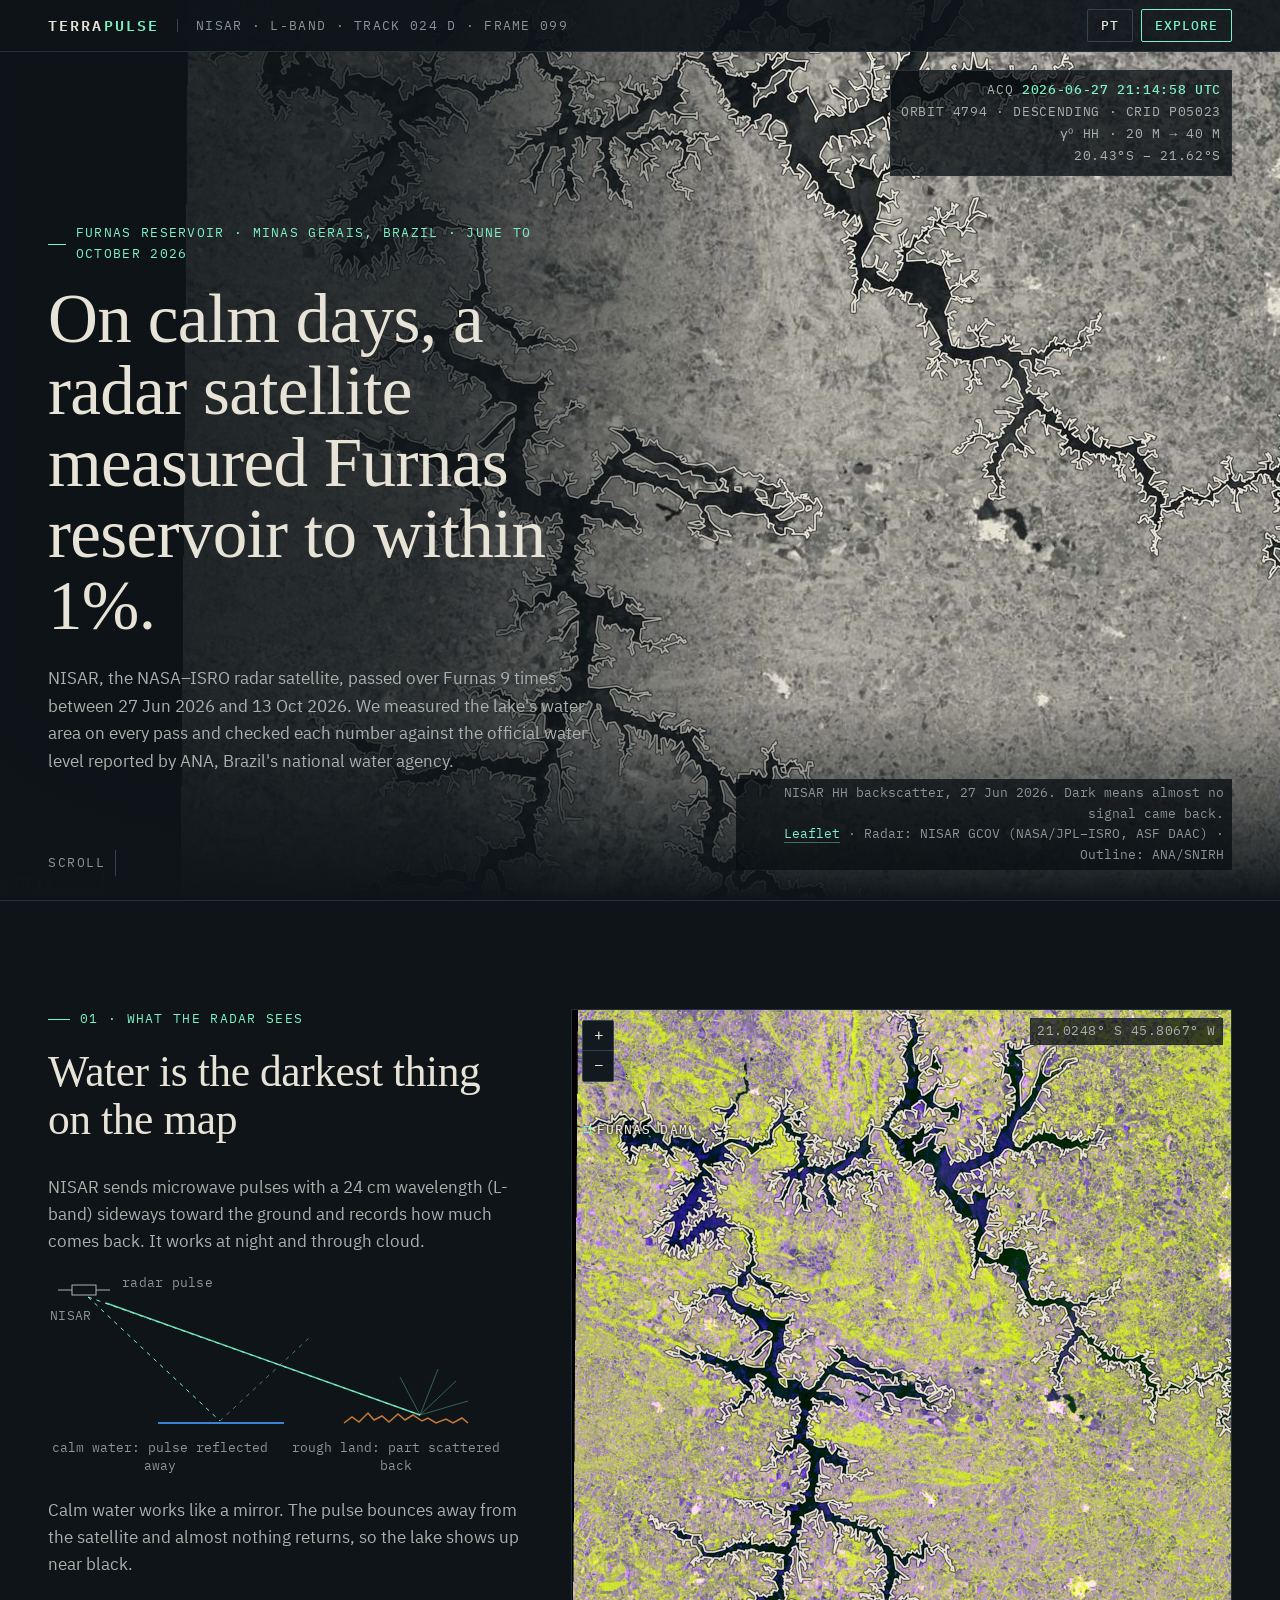
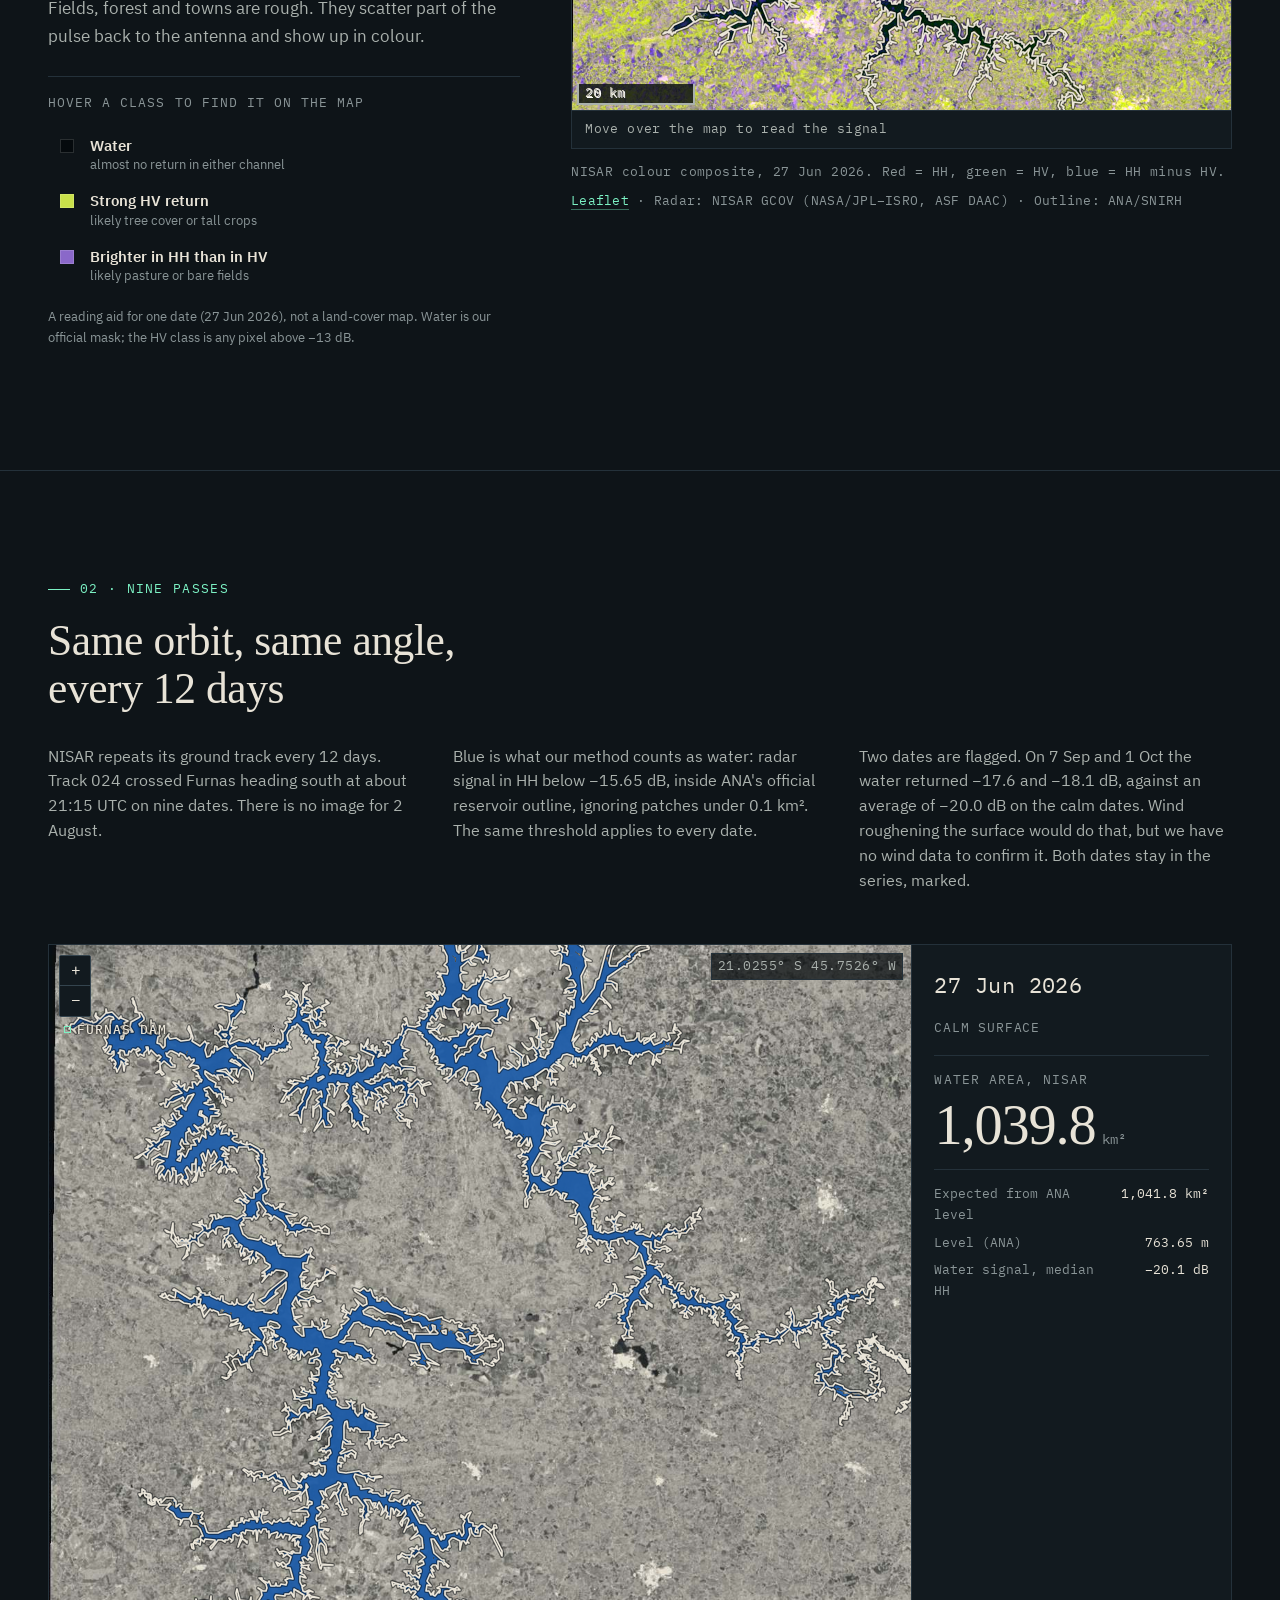
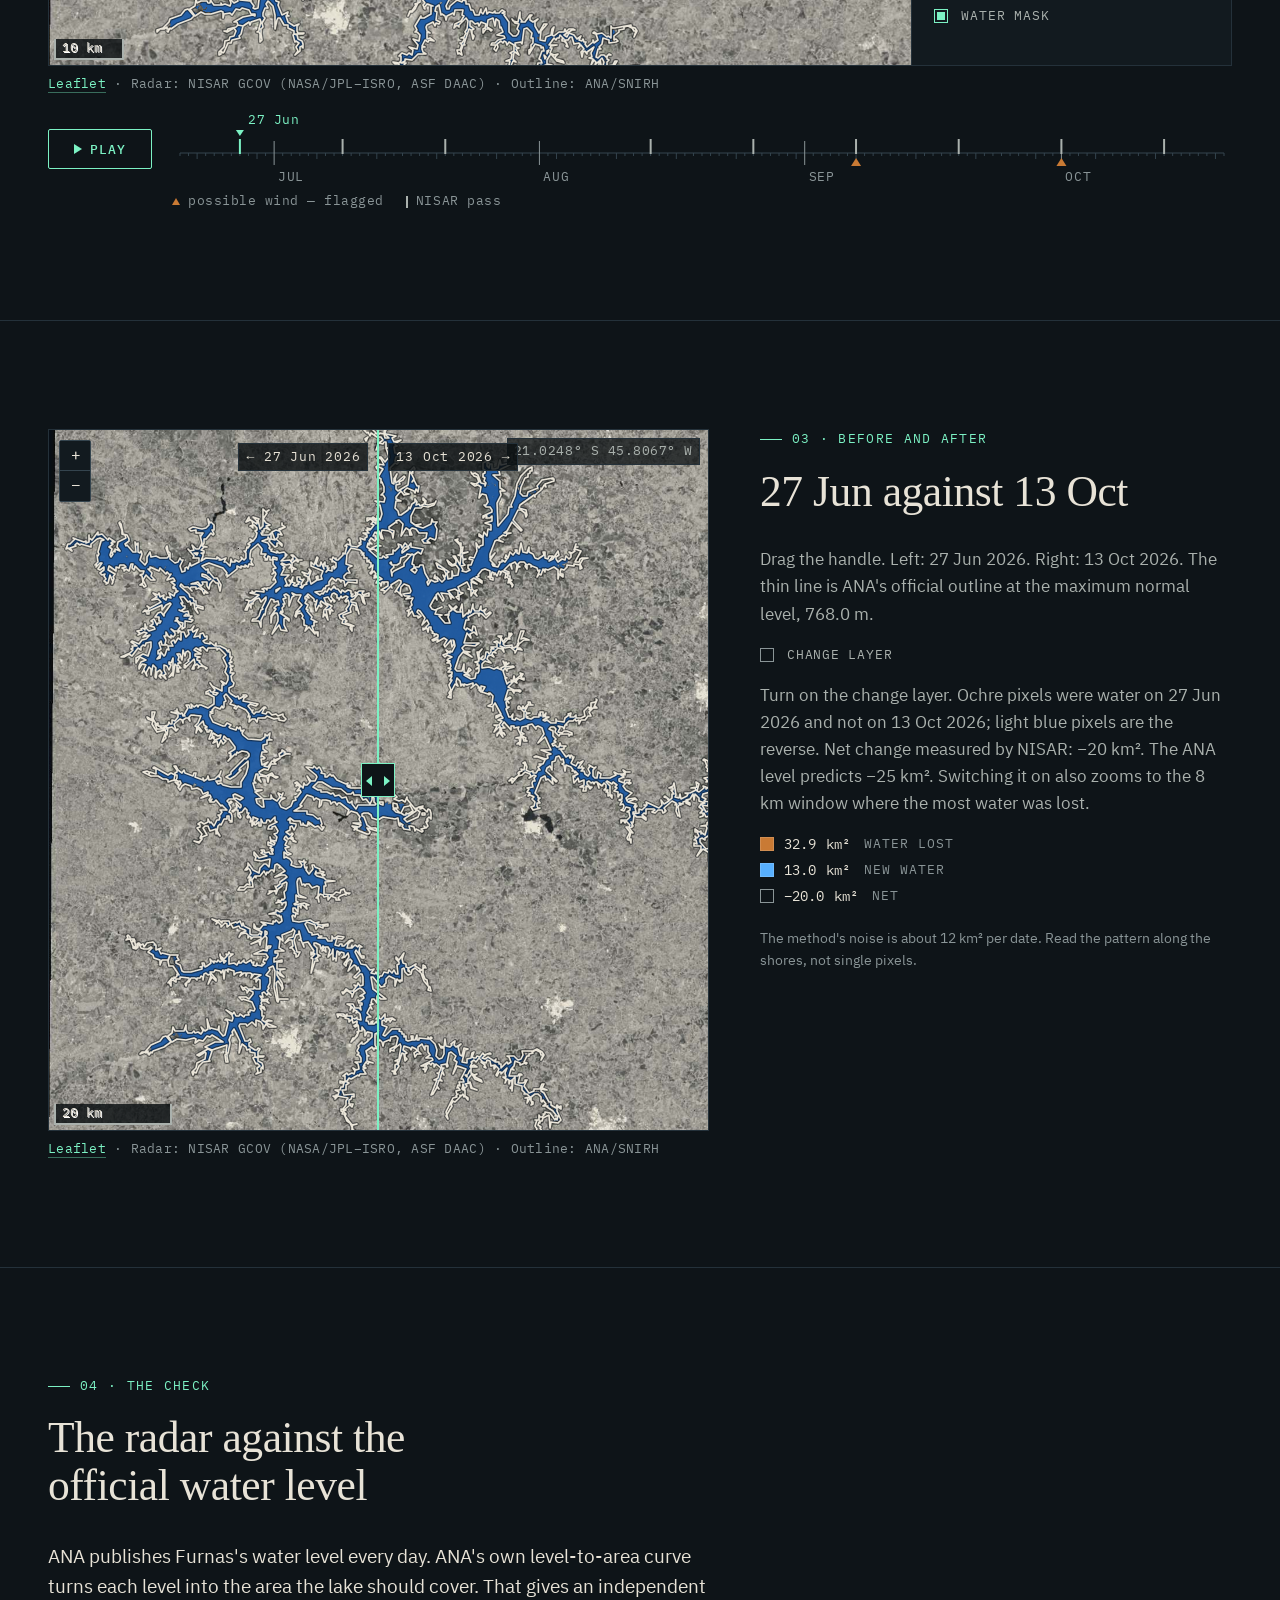
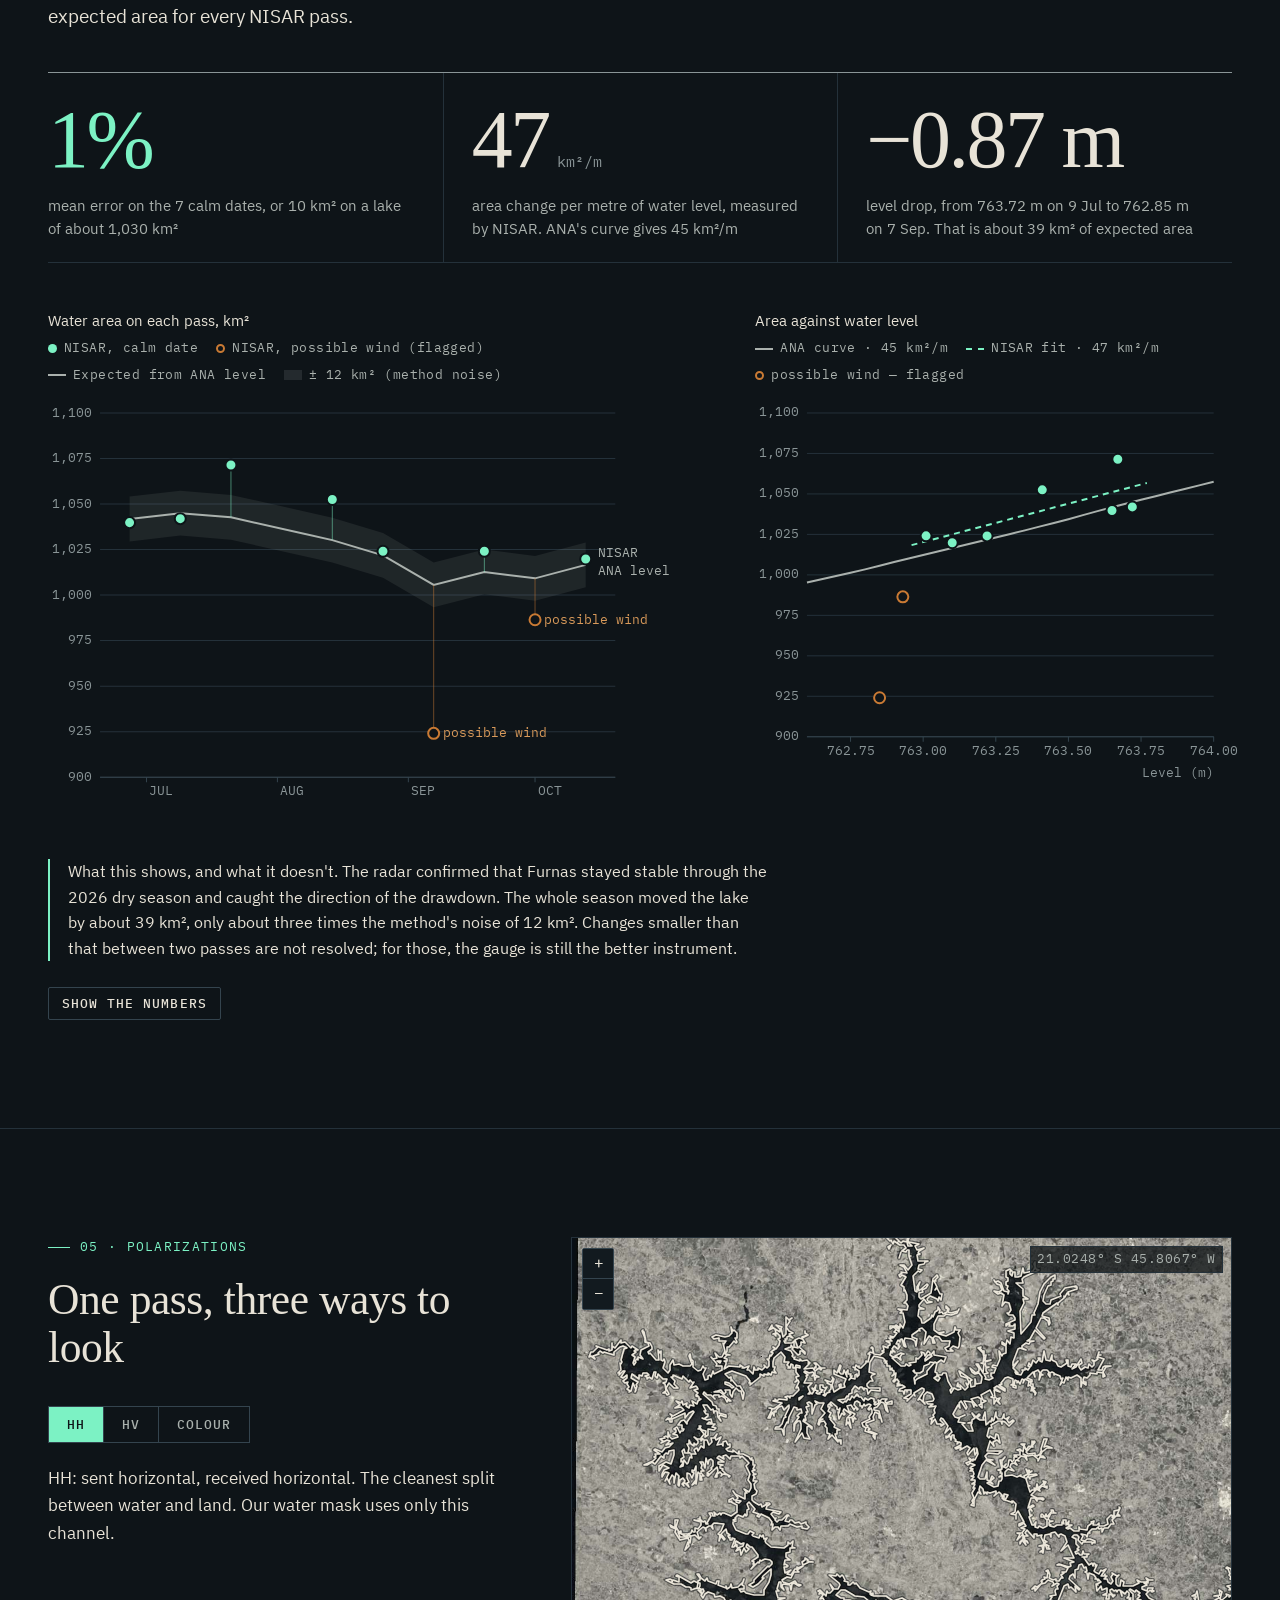
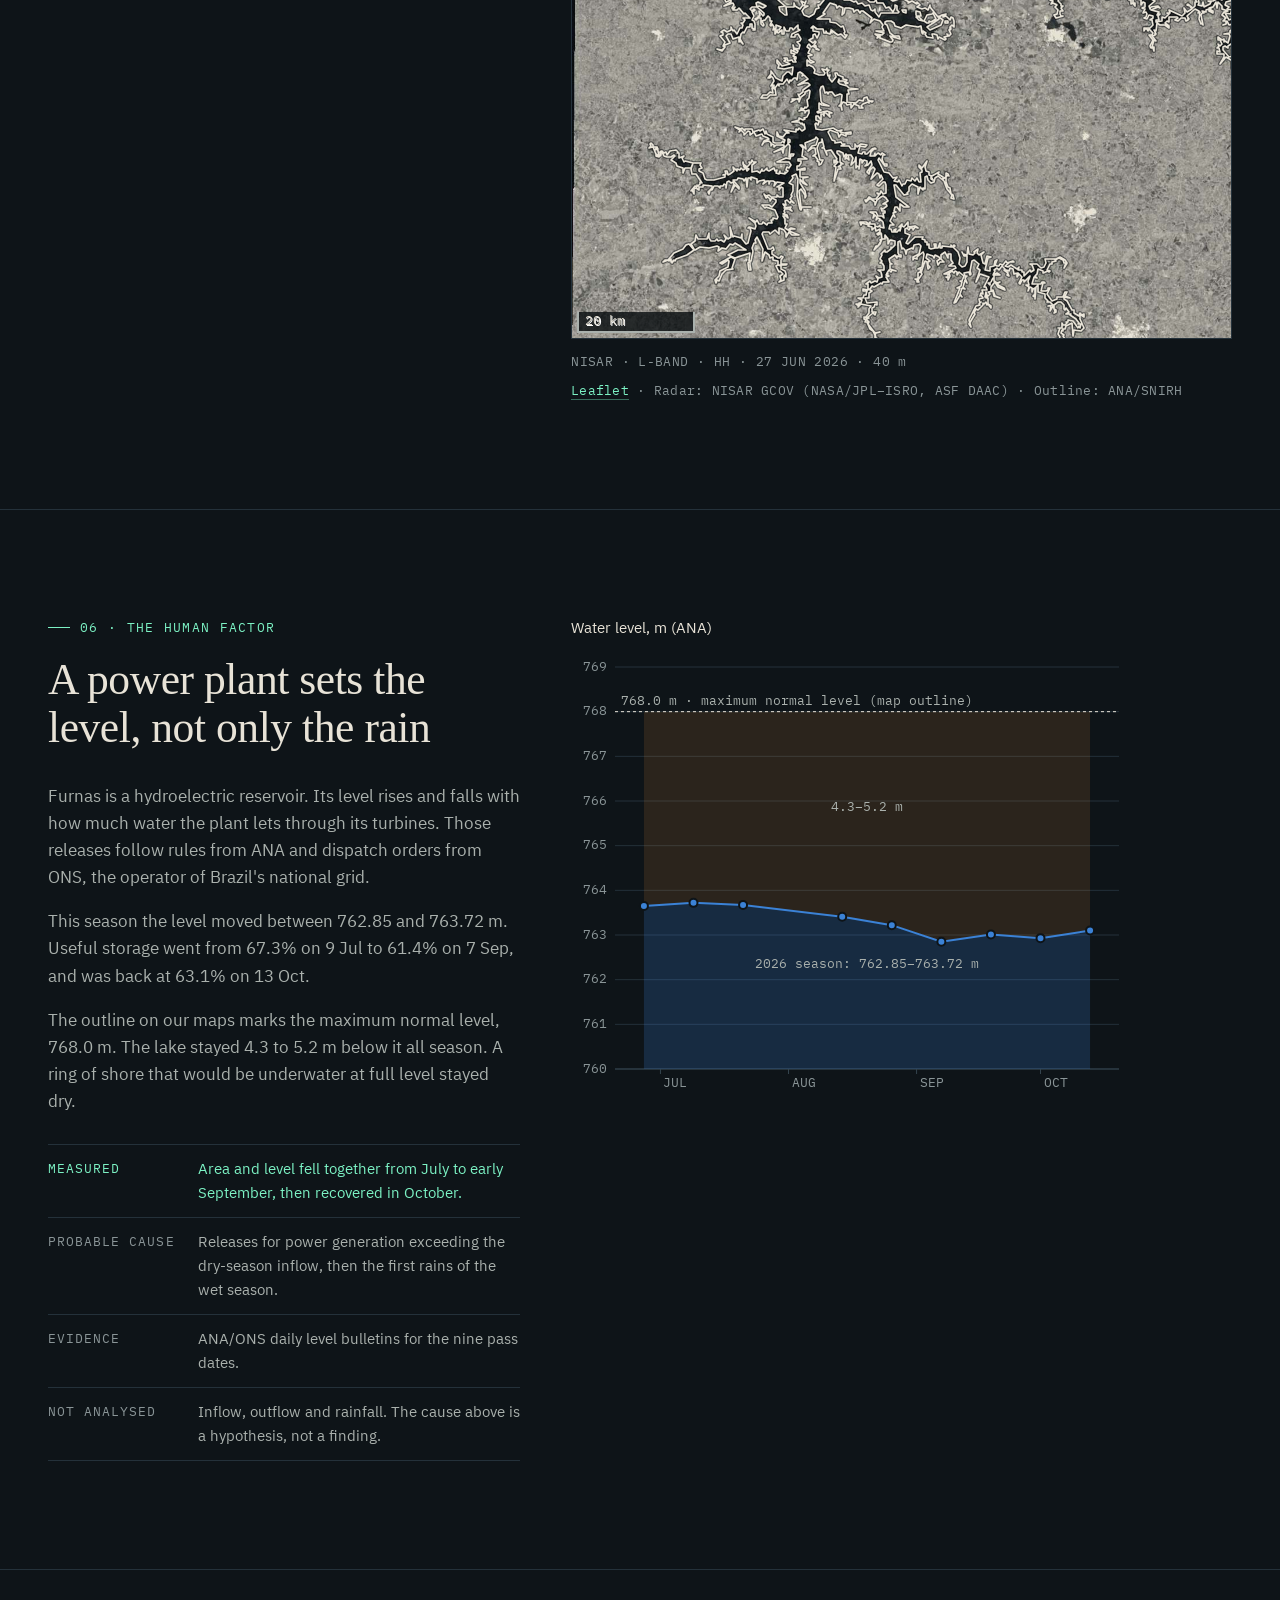
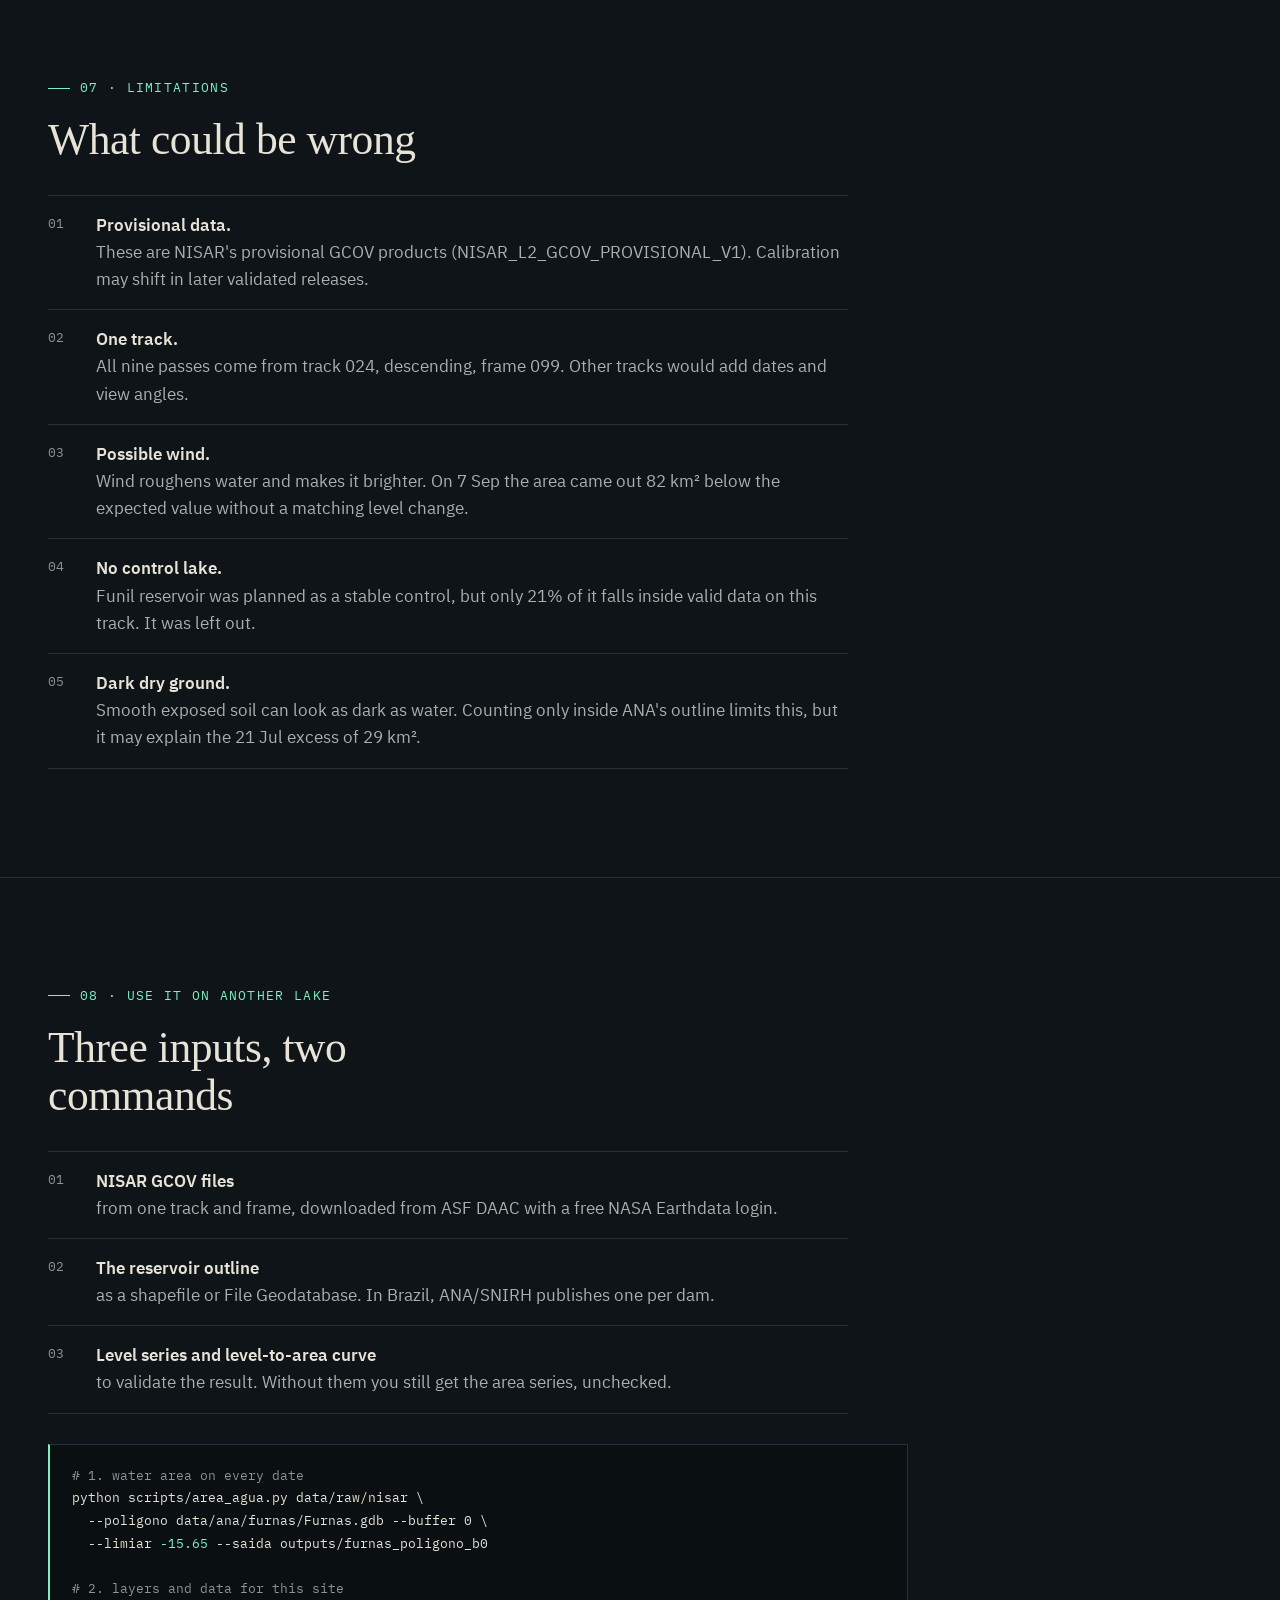
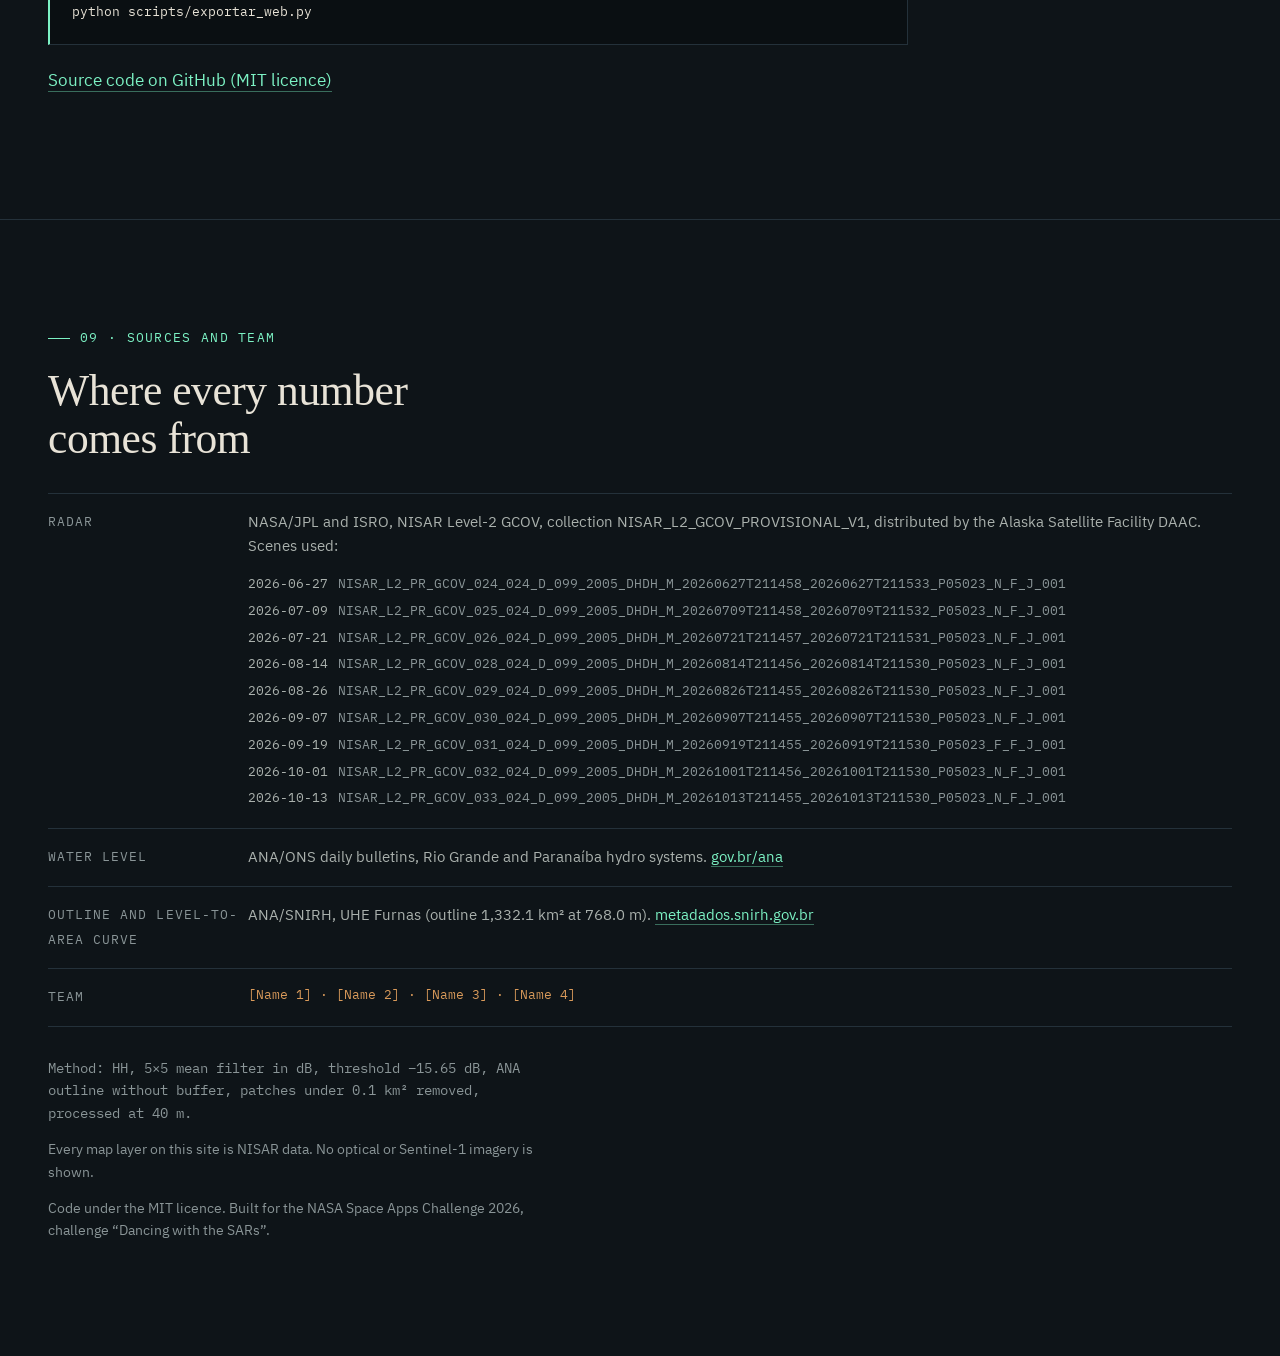
==== frontend/furnas/index.html @ fa709cc9 "Etapa 1: estrutura na raiz e migração da pipeline de Furnas - pipeline/arara_pipeline: sar, geom, fu" ====
<!doctype html>
<html lang="en">
<head>
<meta charset="utf-8">
<meta name="viewport" content="width=device-width, initial-scale=1">
<title>TerraPulse · Furnas reservoir seen by NISAR</title>
<meta name="description" content="NISAR L-band radar measured the water area of Furnas reservoir (Brazil) on nine passes in 2026, checked against the official ANA water level.">
<meta name="theme-color" content="#0e1418">
<link rel="icon" href="data:image/svg+xml,%3Csvg xmlns='http://www.w3.org/2000/svg' viewBox='0 0 16 16'%3E%3Crect width='16' height='16' fill='%230e1418'/%3E%3Cpath d='M2 11h12M4 8h8M6 5h4' stroke='%237cf2c4' stroke-width='1.5'/%3E%3C/svg%3E">
<link rel="stylesheet" href="vendor/leaflet/leaflet.css">
<link rel="stylesheet" href="css/style.css">
</head>
<body>

<header class="bar">
  <a class="brand" href="#top">Terra<span>Pulse</span></a>
  <span class="instrument" data-i18n="nav.instrument">NISAR · L-band · Track 024 D · Frame 099</span>
  <div class="bar-actions">
    <button class="btn btn-ghost" id="lang" type="button" data-i18n="nav.switch" data-i18n-aria="nav.switch.label">PT</button>
    <button class="btn btn-accent" id="open-explore" type="button" data-i18n="nav.explore">Explore</button>
  </div>
</header>

<main id="top">

<!-- 1 · ABERTURA -->
<section class="hero" id="hero">
  <div class="map hero-map" id="map-hero" aria-label="NISAR radar image of Furnas reservoir"></div>
  <div class="sweep" aria-hidden="true"><div class="veil"></div><div class="beam"></div></div>
  <div class="hero-text">
    <p class="kicker" data-i18n="hero.kicker"></p>
    <h1 data-i18n="hero.title"></h1>
    <p class="dek" data-i18n="hero.dek"></p>
  </div>
  <div class="hero-meta mono" id="hero-meta"></div>
  <p class="hero-cap mono"><span data-i18n="hero.caption"></span><br><span id="hero-credit"></span></p>
  <a class="scroll-cue mono" href="#see"><span data-i18n="hero.scroll">Scroll</span><i></i></a>
</section>

<!-- 2 · O QUE O RADAR VÊ -->
<section class="sec" id="see">
  <div class="grid-2">
    <div class="col-text reveal">
      <p class="kicker" data-i18n="see.kicker"></p>
      <h2 data-i18n="see.title"></h2>
      <p data-i18n="see.p1"></p>
      <figure class="diagram" id="diagram" aria-hidden="true"></figure>
      <p data-i18n="see.p2"></p>
      <p data-i18n="see.p3"></p>
      <div class="legend-classes" id="classes">
        <p class="label" data-i18n="see.legend"></p>
        <button type="button" data-class="1"><i class="sw sw-water"></i><b data-i18n="see.l.water"></b><span data-i18n="see.l.water.d"></span></button>
        <button type="button" data-class="2"><i class="sw sw-volume"></i><b data-i18n="see.l.volume"></b><span data-i18n="see.l.volume.d"></span></button>
        <button type="button" data-class="3"><i class="sw sw-field"></i><b data-i18n="see.l.field"></b><span data-i18n="see.l.field.d"></span></button>
        <p class="note" data-i18n="see.l.note"></p>
      </div>
    </div>
    <figure class="col-fig reveal">
      <div class="map tall" id="map-see" data-lazy="see"></div>
      <div class="probe mono" id="probe-see" data-i18n="see.probe"></div>
      <figcaption class="mono" data-i18n="see.cap"></figcaption>
    </figure>
  </div>
</section>

<!-- 3 · LINHA DO TEMPO -->
<section class="sec" id="timeline">
  <div class="wrap reveal">
    <p class="kicker" data-i18n="time.kicker"></p>
    <h2 data-i18n="time.title"></h2>
    <div class="cols-3">
      <p data-i18n="time.p1"></p>
      <p data-i18n="time.p2"></p>
      <p data-i18n="time.p3"></p>
    </div>
  </div>
  <div class="wrap wide">
    <div class="tl">
      <div class="map tl-map" id="map-time" data-lazy="time"></div>
      <aside class="tl-panel">
        <div class="tl-date mono" id="tl-date"></div>
        <div class="tl-flag mono" id="tl-flag"></div>
        <div class="readout">
          <span class="label" data-i18n="time.area"></span>
          <span class="big num" id="tl-area">—</span><span class="unit">km²</span>
        </div>
        <dl class="mini mono">
          <dt data-i18n="time.expected"></dt><dd id="tl-exp"></dd>
          <dt data-i18n="time.level"></dt><dd id="tl-level"></dd>
          <dt data-i18n="time.signal"></dt><dd id="tl-signal"></dd>
        </dl>
        <label class="check mono"><input type="checkbox" id="tl-mask" checked><span data-i18n="time.mask"></span></label>
      </aside>
    </div>
    <div class="ruler-row">
      <button class="btn btn-accent play" id="tl-play" type="button"><i class="ico-play"></i><span data-i18n="time.play">Play</span></button>
      <div class="ruler" id="ruler"></div>
    </div>
    <p class="ruler-legend mono"><i class="tri"></i><span data-i18n="time.legend.flag"></span> <i class="tick"></i><span data-i18n="time.legend.pass"></span></p>
  </div>
</section>

<!-- 4 · ANTES × DEPOIS -->
<section class="sec" id="compare">
  <div class="grid-2 flip">
    <figure class="col-fig reveal">
      <div class="map tall swipe-map" id="map-cmp" data-lazy="cmp">
        <div class="swipe" id="swipe"><span class="swipe-tag l mono" id="cmp-l"></span><span class="swipe-tag r mono" id="cmp-r"></span><button class="swipe-handle" type="button" aria-label="Drag to compare"></button></div>
      </div>
    </figure>
    <div class="col-text reveal">
      <p class="kicker" data-i18n="cmp.kicker"></p>
      <h2 data-i18n="cmp.title"></h2>
      <p data-i18n="cmp.p1"></p>
      <label class="check mono"><input type="checkbox" id="cmp-change"><span data-i18n="cmp.change"></span></label>
      <p data-i18n="cmp.p2"></p>
      <div class="chg-stats">
        <div><i class="sw sw-dried"></i><span class="num" id="cmp-dried"></span> km² <span class="label" data-i18n="cmp.dried"></span></div>
        <div><i class="sw sw-new"></i><span class="num" id="cmp-new"></span> km² <span class="label" data-i18n="cmp.new"></span></div>
        <div><i class="sw sw-net"></i><span class="num" id="cmp-net"></span> km² <span class="label" data-i18n="cmp.net"></span></div>
      </div>
      <p class="aside" data-i18n="cmp.caveat"></p>
    </div>
  </div>
</section>

<!-- 5 · A PROVA -->
<section class="sec proof" id="proof">
  <div class="wrap reveal">
    <p class="kicker" data-i18n="proof.kicker"></p>
    <h2 data-i18n="proof.title"></h2>
    <p class="lede" data-i18n="proof.p1"></p>
  </div>
  <div class="wrap wide">
    <div class="stats reveal">
      <div class="stat"><span class="stat-v num" data-i18n="proof.s1.v"></span><p data-i18n="proof.s1.l"></p></div>
      <div class="stat"><span class="stat-v num"><span data-i18n="proof.s2.v"></span><small data-i18n="proof.s2.u"></small></span><p data-i18n="proof.s2.l"></p></div>
      <div class="stat"><span class="stat-v num" data-i18n="proof.s3.v"></span><p data-i18n="proof.s3.l"></p></div>
    </div>
    <div class="charts">
      <figure class="chart reveal" id="chart-series">
        <figcaption class="chart-title" data-i18n="proof.c1.title"></figcaption>
        <div class="chart-legend mono" id="leg-series"></div>
        <div class="svg-host"></div>
      </figure>
      <figure class="chart reveal" id="chart-scatter">
        <figcaption class="chart-title" data-i18n="proof.c2.title"></figcaption>
        <div class="chart-legend mono" id="leg-scatter"></div>
        <div class="svg-host"></div>
      </figure>
    </div>
    <div class="tooltip mono" id="tooltip" role="status"></div>
    <p class="honest reveal" data-i18n="proof.honest"></p>
    <button class="btn btn-ghost" type="button" id="toggle-table" data-i18n="proof.table" aria-expanded="false"></button>
    <div class="table-wrap" id="table-wrap" hidden></div>
  </div>
</section>

<!-- 6 · POLARIZAÇÕES -->
<section class="sec" id="pol">
  <div class="grid-2">
    <div class="col-text reveal">
      <p class="kicker" data-i18n="pol.kicker"></p>
      <h2 data-i18n="pol.title"></h2>
      <div class="seg" role="tablist" id="pol-seg">
        <button type="button" role="tab" data-pol="hh" aria-selected="true" data-i18n="pol.b.hh">HH</button>
        <button type="button" role="tab" data-pol="hv" aria-selected="false" data-i18n="pol.b.hv">HV</button>
        <button type="button" role="tab" data-pol="cor" aria-selected="false" data-i18n="pol.b.cor">Colour</button>
      </div>
      <p class="pol-text" data-pol-text="hh" data-i18n="pol.hh"></p>
      <p class="pol-text" data-pol-text="hv" data-i18n="pol.hv"></p>
      <p class="pol-text" data-pol-text="cor" data-i18n="pol.cor"></p>
    </div>
    <figure class="col-fig reveal">
      <div class="map tall" id="map-pol" data-lazy="pol"></div>
      <figcaption class="mono" id="pol-cap"></figcaption>
    </figure>
  </div>
</section>

<!-- 7 · FATOR HUMANO -->
<section class="sec" id="human">
  <div class="grid-2">
    <div class="col-text reveal">
      <p class="kicker" data-i18n="hum.kicker"></p>
      <h2 data-i18n="hum.title"></h2>
      <p data-i18n="hum.p1"></p>
      <p data-i18n="hum.p2"></p>
      <p data-i18n="hum.p3"></p>
      <dl class="evidence">
        <dt data-i18n="hum.m.h"></dt><dd data-i18n="hum.m"></dd>
        <dt data-i18n="hum.c.h"></dt><dd data-i18n="hum.c"></dd>
        <dt data-i18n="hum.e.h"></dt><dd data-i18n="hum.e"></dd>
        <dt data-i18n="hum.n.h"></dt><dd data-i18n="hum.n"></dd>
      </dl>
    </div>
    <figure class="col-fig gauge reveal" id="gauge">
      <figcaption class="chart-title" data-i18n="hum.g.title"></figcaption>
      <div class="svg-host"></div>
    </figure>
  </div>
</section>

<!-- 8 · LIMITAÇÕES -->
<section class="sec" id="limits">
  <div class="wrap reveal">
    <p class="kicker" data-i18n="lim.kicker"></p>
    <h2 data-i18n="lim.title"></h2>
    <ol class="limits">
      <li><b data-i18n="lim.1.h"></b> <span data-i18n="lim.1"></span></li>
      <li><b data-i18n="lim.2.h"></b> <span data-i18n="lim.2"></span></li>
      <li><b data-i18n="lim.3.h"></b> <span data-i18n="lim.3"></span></li>
      <li><b data-i18n="lim.4.h"></b> <span data-i18n="lim.4"></span></li>
      <li><b data-i18n="lim.5.h"></b> <span data-i18n="lim.5"></span></li>
    </ol>
  </div>
</section>

<!-- 9 · USE EM OUTRO LAGO -->
<section class="sec" id="reuse">
  <div class="wrap reveal">
    <p class="kicker" data-i18n="reuse.kicker"></p>
    <h2 data-i18n="reuse.title"></h2>
    <ol class="inputs">
      <li><b data-i18n="reuse.i1.h"></b> <span data-i18n="reuse.i1"></span></li>
      <li><b data-i18n="reuse.i2.h"></b> <span data-i18n="reuse.i2"></span></li>
      <li><b data-i18n="reuse.i3.h"></b> <span data-i18n="reuse.i3"></span></li>
    </ol>
<pre class="code"><code><span class="c" data-i18n="reuse.code.c1"></span>
python scripts/area_agua.py data/raw/nisar \
  --poligono data/ana/furnas/Furnas.gdb --buffer 0 \
  --limiar <span id="code-limiar"></span> --saida outputs/furnas_poligono_b0

<span class="c" data-i18n="reuse.code.c2"></span>
python scripts/exportar_web.py</code></pre>
    <p><a class="link" id="repo-link" href="#" data-i18n="reuse.link"></a> <span class="placeholder mono" id="repo-note" data-i18n="reuse.placeholder"></span></p>
  </div>
</section>

<!-- 10 · FONTES E TIME -->
<section class="sec" id="sources">
  <div class="wrap reveal">
    <p class="kicker" data-i18n="src.kicker"></p>
    <h2 data-i18n="src.title"></h2>
    <dl class="sources">
      <dt data-i18n="src.nisar.h"></dt>
      <dd><span data-i18n="src.nisar"></span><ul class="scenes mono" id="scenes"></ul></dd>
      <dt data-i18n="src.ana.h"></dt>
      <dd><span data-i18n="src.ana"></span> <a class="link" id="src-ana" href="#">gov.br/ana</a></dd>
      <dt data-i18n="src.cav.h"></dt>
      <dd><span data-i18n="src.cav"></span> <a class="link" id="src-cav" href="#">metadados.snirh.gov.br</a></dd>
      <dt data-i18n="src.team.h"></dt>
      <dd id="team"></dd>
    </dl>
    <p class="aside mono" data-i18n="src.method"></p>
    <p class="aside" data-i18n="src.sensor"></p>
    <p class="aside" data-i18n="src.license"></p>
  </div>
</section>

</main>

<!-- MODO EXPLORAR -->
<div class="explore" id="explore" hidden role="dialog" aria-modal="true" aria-labelledby="ex-title">
  <div class="map ex-map" id="map-ex"></div>
  <aside class="ex-panel">
    <div class="ex-head">
      <h2 id="ex-title" data-i18n="ex.title"></h2>
      <button class="btn btn-ghost" type="button" id="close-explore" data-i18n="ex.close"></button>
    </div>
    <fieldset>
      <legend class="label" data-i18n="ex.base"></legend>
      <div class="seg" id="ex-base">
        <button type="button" data-base="hh" aria-pressed="true">HH</button>
        <button type="button" data-base="hv" aria-pressed="false">HV</button>
        <button type="button" data-base="cor" aria-pressed="false" data-i18n="pol.b.cor">Colour</button>
      </div>
      <p class="note" id="ex-hhnote" data-i18n="ex.hhnote"></p>
    </fieldset>
    <fieldset>
      <legend class="label" data-i18n="ex.date"></legend>
      <div class="ex-dates mono" id="ex-dates"></div>
    </fieldset>
    <fieldset>
      <legend class="label" data-i18n="ex.overlays"></legend>
      <label class="check mono"><input type="checkbox" id="ex-mask" checked><span data-i18n="ex.mask"></span></label>
      <label class="check mono"><input type="checkbox" id="ex-change"><span data-i18n="ex.change"></span></label>
      <label class="check mono"><input type="checkbox" id="ex-outline" checked><span data-i18n="ex.outline"></span></label>
      <label class="range mono"><span data-i18n="ex.opacity"></span><input type="range" id="ex-opacity" min="0" max="100" value="80"></label>
    </fieldset>
    <fieldset>
      <legend class="label" data-i18n="ex.readout"></legend>
      <div class="probe mono static" id="probe-ex">—</div>
    </fieldset>
    <p class="map-credit" id="ex-credit"></p>
  </aside>
</div>

<script src="vendor/leaflet/leaflet.js"></script>
<script src="config.js"></script>
<script src="js/app.js"></script>
</body>
</html>
---- frontend/furnas/vendor/leaflet/leaflet.css ----
/* required styles */

.leaflet-pane,
.leaflet-tile,
.leaflet-marker-icon,
.leaflet-marker-shadow,
.leaflet-tile-container,
.leaflet-pane > svg,
.leaflet-pane > canvas,
.leaflet-zoom-box,
.leaflet-image-layer,
.leaflet-layer {
	position: absolute;
	left: 0;
	top: 0;
	}
.leaflet-container {
	overflow: hidden;
	}
.leaflet-tile,
.leaflet-marker-icon,
.leaflet-marker-shadow {
	-webkit-user-select: none;
	   -moz-user-select: none;
	        user-select: none;
	  -webkit-user-drag: none;
	}
/* Prevents IE11 from highlighting tiles in blue */
.leaflet-tile::selection {
	background: transparent;
}
/* Safari renders non-retina tile on retina better with this, but Chrome is worse */
.leaflet-safari .leaflet-tile {
	image-rendering: -webkit-optimize-contrast;
	}
/* hack that prevents hw layers "stretching" when loading new tiles */
.leaflet-safari .leaflet-tile-container {
	width: 1600px;
	height: 1600px;
	-webkit-transform-origin: 0 0;
	}
.leaflet-marker-icon,
.leaflet-marker-shadow {
	display: block;
	}
/* .leaflet-container svg: reset svg max-width decleration shipped in Joomla! (joomla.org) 3.x */
/* .leaflet-container img: map is broken in FF if you have max-width: 100% on tiles */
.leaflet-container .leaflet-overlay-pane svg {
	max-width: none !important;
	max-height: none !important;
	}
.leaflet-container .leaflet-marker-pane img,
.leaflet-container .leaflet-shadow-pane img,
.leaflet-container .leaflet-tile-pane img,
.leaflet-container img.leaflet-image-layer,
.leaflet-container .leaflet-tile {
	max-width: none !important;
	max-height: none !important;
	width: auto;
	padding: 0;
	}

.leaflet-container img.leaflet-tile {
	/* See: https://bugs.chromium.org/p/chromium/issues/detail?id=600120 */
	mix-blend-mode: plus-lighter;
}

.leaflet-container.leaflet-touch-zoom {
	-ms-touch-action: pan-x pan-y;
	touch-action: pan-x pan-y;
	}
.leaflet-container.leaflet-touch-drag {
	-ms-touch-action: pinch-zoom;
	/* Fallback for FF which doesn't support pinch-zoom */
	touch-action: none;
	touch-action: pinch-zoom;
}
.leaflet-container.leaflet-touch-drag.leaflet-touch-zoom {
	-ms-touch-action: none;
	touch-action: none;
}
.leaflet-container {
	-webkit-tap-highlight-color: transparent;
}
.leaflet-container a {
	-webkit-tap-highlight-color: rgba(51, 181, 229, 0.4);
}
.leaflet-tile {
	filter: inherit;
	visibility: hidden;
	}
.leaflet-tile-loaded {
	visibility: inherit;
	}
.leaflet-zoom-box {
	width: 0;
	height: 0;
	-moz-box-sizing: border-box;
	     box-sizing: border-box;
	z-index: 800;
	}
/* workaround for https://bugzilla.mozilla.org/show_bug.cgi?id=888319 */
.leaflet-overlay-pane svg {
	-moz-user-select: none;
	}

.leaflet-pane         { z-index: 400; }

.leaflet-tile-pane    { z-index: 200; }
.leaflet-overlay-pane { z-index: 400; }
.leaflet-shadow-pane  { z-index: 500; }
.leaflet-marker-pane  { z-index: 600; }
.leaflet-tooltip-pane   { z-index: 650; }
.leaflet-popup-pane   { z-index: 700; }

.leaflet-map-pane canvas { z-index: 100; }
.leaflet-map-pane svg    { z-index: 200; }

.leaflet-vml-shape {
	width: 1px;
	height: 1px;
	}
.lvml {
	behavior: url(#default#VML);
	display: inline-block;
	position: absolute;
	}


/* control positioning */

.leaflet-control {
	position: relative;
	z-index: 800;
	pointer-events: visiblePainted; /* IE 9-10 doesn't have auto */
	pointer-events: auto;
	}
.leaflet-top,
.leaflet-bottom {
	position: absolute;
	z-index: 1000;
	pointer-events: none;
	}
.leaflet-top {
	top: 0;
	}
.leaflet-right {
	right: 0;
	}
.leaflet-bottom {
	bottom: 0;
	}
.leaflet-left {
	left: 0;
	}
.leaflet-control {
	float: left;
	clear: both;
	}
.leaflet-right .leaflet-control {
	float: right;
	}
.leaflet-top .leaflet-control {
	margin-top: 10px;
	}
.leaflet-bottom .leaflet-control {
	margin-bottom: 10px;
	}
.leaflet-left .leaflet-control {
	margin-left: 10px;
	}
.leaflet-right .leaflet-control {
	margin-right: 10px;
	}


/* zoom and fade animations */

.leaflet-fade-anim .leaflet-popup {
	opacity: 0;
	-webkit-transition: opacity 0.2s linear;
	   -moz-transition: opacity 0.2s linear;
	        transition: opacity 0.2s linear;
	}
.leaflet-fade-anim .leaflet-map-pane .leaflet-popup {
	opacity: 1;
	}
.leaflet-zoom-animated {
	-webkit-transform-origin: 0 0;
	    -ms-transform-origin: 0 0;
	        transform-origin: 0 0;
	}
svg.leaflet-zoom-animated {
	will-change: transform;
}

.leaflet-zoom-anim .leaflet-zoom-animated {
	-webkit-transition: -webkit-transform 0.25s cubic-bezier(0,0,0.25,1);
	   -moz-transition:    -moz-transform 0.25s cubic-bezier(0,0,0.25,1);
	        transition:         transform 0.25s cubic-bezier(0,0,0.25,1);
	}
.leaflet-zoom-anim .leaflet-tile,
.leaflet-pan-anim .leaflet-tile {
	-webkit-transition: none;
	   -moz-transition: none;
	        transition: none;
	}

.leaflet-zoom-anim .leaflet-zoom-hide {
	visibility: hidden;
	}


/* cursors */

.leaflet-interactive {
	cursor: pointer;
	}
.leaflet-grab {
	cursor: -webkit-grab;
	cursor:    -moz-grab;
	cursor:         grab;
	}
.leaflet-crosshair,
.leaflet-crosshair .leaflet-interactive {
	cursor: crosshair;
	}
.leaflet-popup-pane,
.leaflet-control {
	cursor: auto;
	}
.leaflet-dragging .leaflet-grab,
.leaflet-dragging .leaflet-grab .leaflet-interactive,
.leaflet-dragging .leaflet-marker-draggable {
	cursor: move;
	cursor: -webkit-grabbing;
	cursor:    -moz-grabbing;
	cursor:         grabbing;
	}

/* marker & overlays interactivity */
.leaflet-marker-icon,
.leaflet-marker-shadow,
.leaflet-image-layer,
.leaflet-pane > svg path,
.leaflet-tile-container {
	pointer-events: none;
	}

.leaflet-marker-icon.leaflet-interactive,
.leaflet-image-layer.leaflet-interactive,
.leaflet-pane > svg path.leaflet-interactive,
svg.leaflet-image-layer.leaflet-interactive path {
	pointer-events: visiblePainted; /* IE 9-10 doesn't have auto */
	pointer-events: auto;
	}

/* visual tweaks */

.leaflet-container {
	background: #ddd;
	outline-offset: 1px;
	}
.leaflet-container a {
	color: #0078A8;
	}
.leaflet-zoom-box {
	border: 2px dotted #38f;
	background: rgba(255,255,255,0.5);
	}


/* general typography */
.leaflet-container {
	font-family: "Helvetica Neue", Arial, Helvetica, sans-serif;
	font-size: 12px;
	font-size: 0.75rem;
	line-height: 1.5;
	}


/* general toolbar styles */

.leaflet-bar {
	box-shadow: 0 1px 5px rgba(0,0,0,0.65);
	border-radius: 4px;
	}
.leaflet-bar a {
	background-color: #fff;
	border-bottom: 1px solid #ccc;
	width: 26px;
	height: 26px;
	line-height: 26px;
	display: block;
	text-align: center;
	text-decoration: none;
	color: black;
	}
.leaflet-bar a,
.leaflet-control-layers-toggle {
	background-position: 50% 50%;
	background-repeat: no-repeat;
	display: block;
	}
.leaflet-bar a:hover,
.leaflet-bar a:focus {
	background-color: #f4f4f4;
	}
.leaflet-bar a:first-child {
	border-top-left-radius: 4px;
	border-top-right-radius: 4px;
	}
.leaflet-bar a:last-child {
	border-bottom-left-radius: 4px;
	border-bottom-right-radius: 4px;
	border-bottom: none;
	}
.leaflet-bar a.leaflet-disabled {
	cursor: default;
	background-color: #f4f4f4;
	color: #bbb;
	}

.leaflet-touch .leaflet-bar a {
	width: 30px;
	height: 30px;
	line-height: 30px;
	}
.leaflet-touch .leaflet-bar a:first-child {
	border-top-left-radius: 2px;
	border-top-right-radius: 2px;
	}
.leaflet-touch .leaflet-bar a:last-child {
	border-bottom-left-radius: 2px;
	border-bottom-right-radius: 2px;
	}

/* zoom control */

.leaflet-control-zoom-in,
.leaflet-control-zoom-out {
	font: bold 18px 'Lucida Console', Monaco, monospace;
	text-indent: 1px;
	}

.leaflet-touch .leaflet-control-zoom-in, .leaflet-touch .leaflet-control-zoom-out  {
	font-size: 22px;
	}


/* layers control */

.leaflet-control-layers {
	box-shadow: 0 1px 5px rgba(0,0,0,0.4);
	background: #fff;
	border-radius: 5px;
	}
.leaflet-control-layers-toggle {
	background-image: url(images/layers.png);
	width: 36px;
	height: 36px;
	}
.leaflet-retina .leaflet-control-layers-toggle {
	background-image: url(images/layers-2x.png);
	background-size: 26px 26px;
	}
.leaflet-touch .leaflet-control-layers-toggle {
	width: 44px;
	height: 44px;
	}
.leaflet-control-layers .leaflet-control-layers-list,
.leaflet-control-layers-expanded .leaflet-control-layers-toggle {
	display: none;
	}
.leaflet-control-layers-expanded .leaflet-control-layers-list {
	display: block;
	position: relative;
	}
.leaflet-control-layers-expanded {
	padding: 6px 10px 6px 6px;
	color: #333;
	background: #fff;
	}
.leaflet-control-layers-scrollbar {
	overflow-y: scroll;
	overflow-x: hidden;
	padding-right: 5px;
	}
.leaflet-control-layers-selector {
	margin-top: 2px;
	position: relative;
	top: 1px;
	}
.leaflet-control-layers label {
	display: block;
	font-size: 13px;
	font-size: 1.08333em;
	}
.leaflet-control-layers-separator {
	height: 0;
	border-top: 1px solid #ddd;
	margin: 5px -10px 5px -6px;
	}

/* Default icon URLs */
.leaflet-default-icon-path { /* used only in path-guessing heuristic, see L.Icon.Default */
	background-image: url(images/marker-icon.png);
	}


/* attribution and scale controls */

.leaflet-container .leaflet-control-attribution {
	background: #fff;
	background: rgba(255, 255, 255, 0.8);
	margin: 0;
	}
.leaflet-control-attribution,
.leaflet-control-scale-line {
	padding: 0 5px;
	color: #333;
	line-height: 1.4;
	}
.leaflet-control-attribution a {
	text-decoration: none;
	}
.leaflet-control-attribution a:hover,
.leaflet-control-attribution a:focus {
	text-decoration: underline;
	}
.leaflet-attribution-flag {
	display: inline !important;
	vertical-align: baseline !important;
	width: 1em;
	height: 0.6669em;
	}
.leaflet-left .leaflet-control-scale {
	margin-left: 5px;
	}
.leaflet-bottom .leaflet-control-scale {
	margin-bottom: 5px;
	}
.leaflet-control-scale-line {
	border: 2px solid #777;
	border-top: none;
	line-height: 1.1;
	padding: 2px 5px 1px;
	white-space: nowrap;
	-moz-box-sizing: border-box;
	     box-sizing: border-box;
	background: rgba(255, 255, 255, 0.8);
	text-shadow: 1px 1px #fff;
	}
.leaflet-control-scale-line:not(:first-child) {
	border-top: 2px solid #777;
	border-bottom: none;
	margin-top: -2px;
	}
.leaflet-control-scale-line:not(:first-child):not(:last-child) {
	border-bottom: 2px solid #777;
	}

.leaflet-touch .leaflet-control-attribution,
.leaflet-touch .leaflet-control-layers,
.leaflet-touch .leaflet-bar {
	box-shadow: none;
	}
.leaflet-touch .leaflet-control-layers,
.leaflet-touch .leaflet-bar {
	border: 2px solid rgba(0,0,0,0.2);
	background-clip: padding-box;
	}


/* popup */

.leaflet-popup {
	position: absolute;
	text-align: center;
	margin-bottom: 20px;
	}
.leaflet-popup-content-wrapper {
	padding: 1px;
	text-align: left;
	border-radius: 12px;
	}
.leaflet-popup-content {
	margin: 13px 24px 13px 20px;
	line-height: 1.3;
	font-size: 13px;
	font-size: 1.08333em;
	min-height: 1px;
	}
.leaflet-popup-content p {
	margin: 17px 0;
	margin: 1.3em 0;
	}
.leaflet-popup-tip-container {
	width: 40px;
	height: 20px;
	position: absolute;
	left: 50%;
	margin-top: -1px;
	margin-left: -20px;
	overflow: hidden;
	pointer-events: none;
	}
.leaflet-popup-tip {
	width: 17px;
	height: 17px;
	padding: 1px;

	margin: -10px auto 0;
	pointer-events: auto;

	-webkit-transform: rotate(45deg);
	   -moz-transform: rotate(45deg);
	    -ms-transform: rotate(45deg);
	        transform: rotate(45deg);
	}
.leaflet-popup-content-wrapper,
.leaflet-popup-tip {
	background: white;
	color: #333;
	box-shadow: 0 3px 14px rgba(0,0,0,0.4);
	}
.leaflet-container a.leaflet-popup-close-button {
	position: absolute;
	top: 0;
	right: 0;
	border: none;
	text-align: center;
	width: 24px;
	height: 24px;
	font: 16px/24px Tahoma, Verdana, sans-serif;
	color: #757575;
	text-decoration: none;
	background: transparent;
	}
.leaflet-container a.leaflet-popup-close-button:hover,
.leaflet-container a.leaflet-popup-close-button:focus {
	color: #585858;
	}
.leaflet-popup-scrolled {
	overflow: auto;
	}

.leaflet-oldie .leaflet-popup-content-wrapper {
	-ms-zoom: 1;
	}
.leaflet-oldie .leaflet-popup-tip {
	width: 24px;
	margin: 0 auto;

	-ms-filter: "progid:DXImageTransform.Microsoft.Matrix(M11=0.70710678, M12=0.70710678, M21=-0.70710678, M22=0.70710678)";
	filter: progid:DXImageTransform.Microsoft.Matrix(M11=0.70710678, M12=0.70710678, M21=-0.70710678, M22=0.70710678);
	}

.leaflet-oldie .leaflet-control-zoom,
.leaflet-oldie .leaflet-control-layers,
.leaflet-oldie .leaflet-popup-content-wrapper,
.leaflet-oldie .leaflet-popup-tip {
	border: 1px solid #999;
	}


/* div icon */

.leaflet-div-icon {
	background: #fff;
	border: 1px solid #666;
	}


/* Tooltip */
/* Base styles for the element that has a tooltip */
.leaflet-tooltip {
	position: absolute;
	padding: 6px;
	background-color: #fff;
	border: 1px solid #fff;
	border-radius: 3px;
	color: #222;
	white-space: nowrap;
	-webkit-user-select: none;
	-moz-user-select: none;
	-ms-user-select: none;
	user-select: none;
	pointer-events: none;
	box-shadow: 0 1px 3px rgba(0,0,0,0.4);
	}
.leaflet-tooltip.leaflet-interactive {
	cursor: pointer;
	pointer-events: auto;
	}
.leaflet-tooltip-top:before,
.leaflet-tooltip-bottom:before,
.leaflet-tooltip-left:before,
.leaflet-tooltip-right:before {
	position: absolute;
	pointer-events: none;
	border: 6px solid transparent;
	background: transparent;
	content: "";
	}

/* Directions */

.leaflet-tooltip-bottom {
	margin-top: 6px;
}
.leaflet-tooltip-top {
	margin-top: -6px;
}
.leaflet-tooltip-bottom:before,
.leaflet-tooltip-top:before {
	left: 50%;
	margin-left: -6px;
	}
.leaflet-tooltip-top:before {
	bottom: 0;
	margin-bottom: -12px;
	border-top-color: #fff;
	}
.leaflet-tooltip-bottom:before {
	top: 0;
	margin-top: -12px;
	margin-left: -6px;
	border-bottom-color: #fff;
	}
.leaflet-tooltip-left {
	margin-left: -6px;
}
.leaflet-tooltip-right {
	margin-left: 6px;
}
.leaflet-tooltip-left:before,
.leaflet-tooltip-right:before {
	top: 50%;
	margin-top: -6px;
	}
.leaflet-tooltip-left:before {
	right: 0;
	margin-right: -12px;
	border-left-color: #fff;
	}
.leaflet-tooltip-right:before {
	left: 0;
	margin-left: -12px;
	border-right-color: #fff;
	}

/* Printing */

@media print {
	/* Prevent printers from removing background-images of controls. */
	.leaflet-control {
		-webkit-print-color-adjust: exact;
		print-color-adjust: exact;
		}
	}
---- frontend/furnas/css/style.css ----
/* TerraPulse · fontes locais */
@font-face { font-family: "Fraunces"; src: url(../fonts/fraunces-var.woff2) format("woff2"); font-weight: 100 900; font-style: normal; font-display: swap; }
@font-face { font-family: "Fraunces"; src: url(../fonts/fraunces-var-italic.woff2) format("woff2"); font-weight: 100 900; font-style: italic; font-display: swap; }
@font-face { font-family: "Plex Mono"; src: url(../fonts/plex-mono-400.woff2) format("woff2"); font-weight: 400; font-display: swap; }
@font-face { font-family: "Plex Mono"; src: url(../fonts/plex-mono-500.woff2) format("woff2"); font-weight: 500; font-display: swap; }
@font-face { font-family: "Plex Mono"; src: url(../fonts/plex-mono-600.woff2) format("woff2"); font-weight: 600; font-display: swap; }
@font-face { font-family: "Plex Sans"; src: url(../fonts/plex-sans-400.woff2) format("woff2"); font-weight: 400; font-display: swap; }
@font-face { font-family: "Plex Sans"; src: url(../fonts/plex-sans-400-italic.woff2) format("woff2"); font-weight: 400; font-style: italic; font-display: swap; }
@font-face { font-family: "Plex Sans"; src: url(../fonts/plex-sans-600.woff2) format("woff2"); font-weight: 600; font-display: swap; }

:root {
  --bg: #0e1418;
  --bg-2: #121a1f;
  --bg-3: #18232a;
  --rule: #24313a;
  --rule-2: #34444e;
  --ink: #e8e3d7;
  --ink-2: #aab1ad;
  --ink-3: #8a9597;
  --water: #3b82d6;
  --water-2: #266ec4;
  --water-new: #58b0ff;
  --ochre: #c97a34;
  --ochre-2: #d99a5a;
  --accent: #7cf2c4;
  --accent-dim: rgba(124, 242, 196, .14);
  --serif: "Fraunces", Georgia, "Times New Roman", serif;
  --sans: "Plex Sans", "Segoe UI", system-ui, sans-serif;
  --mono: "Plex Mono", ui-monospace, "Cascadia Mono", Consolas, monospace;
  --gutter: clamp(16px, 4vw, 48px);
  --bar-h: 52px;
  color-scheme: dark;
}

* { box-sizing: border-box; }
html { scroll-behavior: smooth; -webkit-text-size-adjust: 100%; }
body {
  margin: 0; background: var(--bg); color: var(--ink);
  font: 400 17px/1.6 var(--sans);
  font-variant-numeric: tabular-nums;
  overflow-x: hidden;
}
img { max-width: 100%; }
a { color: inherit; }
::selection { background: var(--accent); color: var(--bg); }
:focus-visible { outline: 2px solid var(--accent); outline-offset: 2px; }

.mono, .label, .kicker, code, pre { font-family: var(--mono); }
.num { font-variant-numeric: tabular-nums lining-nums; }
.label { font-size: 13px; letter-spacing: .08em; text-transform: uppercase; color: var(--ink-3); }

h1, h2 { font-family: var(--serif); font-weight: 500; letter-spacing: -.01em; margin: 0; font-optical-sizing: auto; }
h1 { font-size: clamp(34px, 5.4vw, 72px); line-height: 1.04; max-width: 15ch; font-weight: 450; }
h2 { font-size: clamp(28px, 3.4vw, 44px); line-height: 1.1; margin-bottom: .7em; max-width: 22ch; }
p { margin: 0 0 1em; max-width: 62ch; color: var(--ink-2); }
p b, li b, dd b { color: var(--ink); font-weight: 600; }

.kicker {
  font-size: 13px; letter-spacing: .1em; text-transform: uppercase; color: var(--accent);
  margin: 0 0 18px; display: flex; align-items: center; gap: 10px;
}
.kicker::before { content: ""; width: 22px; height: 1px; background: var(--accent); }

/* ---------- barra ---------- */
.bar {
  position: fixed; inset: 0 0 auto 0; height: var(--bar-h); z-index: 1000;
  display: flex; align-items: center; gap: 18px; padding: 0 var(--gutter);
  background: rgba(14, 20, 24, .92); border-bottom: 1px solid var(--rule);
}
.brand { font: 600 15px/1 var(--mono); letter-spacing: .14em; text-transform: uppercase; text-decoration: none; color: var(--ink); }
.brand span { color: var(--accent); }
.instrument { font: 400 13px/1 var(--mono); letter-spacing: .1em; text-transform: uppercase; color: var(--ink-3); border-left: 1px solid var(--rule-2); padding-left: 18px; white-space: nowrap; overflow: hidden; text-overflow: ellipsis; }
.bar-actions { margin-left: auto; display: flex; gap: 8px; }

.btn {
  font: 500 13px/1 var(--mono); letter-spacing: .08em; text-transform: uppercase;
  padding: 9px 13px; border: 1px solid var(--rule-2); background: transparent; color: var(--ink);
  cursor: pointer; border-radius: 2px; display: inline-flex; align-items: center; gap: 8px;
}
.btn:hover { border-color: var(--ink-3); }
.btn-accent { border-color: var(--accent); color: var(--accent); }
.btn-accent:hover { background: var(--accent-dim); border-color: var(--accent); }

/* ---------- mapas ---------- */
.map { background: #0a0f12; position: relative; isolation: isolate; }
.leaflet-container { background: #0a0f12; font: 13px/1.4 var(--mono); outline: none; }
.leaflet-control-attribution {
  background: rgba(10, 15, 18, .8) !important; color: var(--ink-3) !important; font: 13px/1.4 var(--mono);
  padding: 2px 6px !important;
}
.leaflet-control-attribution a { color: var(--ink-2) !important; }
.leaflet-control-scale-line {
  background: rgba(10, 15, 18, .82); border-color: var(--ink-2); color: var(--ink); font: 13px/1.3 var(--mono);
  padding: 1px 6px;
}
.leaflet-bar { border: 1px solid var(--rule-2) !important; border-radius: 2px !important; box-shadow: none !important; }
.leaflet-bar a { background: var(--bg-2) !important; color: var(--ink) !important; border-color: var(--rule-2) !important; border-radius: 0 !important; font: 400 16px/26px var(--mono) !important; }
.leaflet-bar a:hover { background: var(--bg-3) !important; }
.map-credit { font: 13px/1.5 var(--mono); color: var(--ink-3); margin: 8px 0 0; max-width: none; letter-spacing: .02em; }
.leaflet-image-layer.fade { transition: opacity .6s ease; }
.coords {
  position: absolute; right: 8px; top: 8px; z-index: 500; pointer-events: none;
  font: 13px/1.3 var(--mono); color: var(--ink-2); letter-spacing: .04em;
  background: rgba(10, 15, 18, .75); padding: 4px 6px; border: 1px solid var(--rule);
}
.map-label {
  font: 500 13px/1.2 var(--mono); letter-spacing: .08em; text-transform: uppercase; color: var(--ink);
  white-space: nowrap; text-shadow: 0 0 3px #000, 0 0 6px #000;
}
.map-label::before { content: ""; display: inline-block; width: 5px; height: 5px; border: 1px solid var(--accent); margin-right: 6px; vertical-align: 1px; }

/* ---------- abertura ---------- */
.hero { position: relative; height: 100vh; height: 100svh; min-height: 560px; overflow: hidden; }
.hero-map { position: absolute; inset: 0; }
.hero::after {
  content: ""; position: absolute; inset: 0; pointer-events: none; z-index: 400;
  background:
    linear-gradient(90deg, rgba(14,20,24,.94) 0%, rgba(14,20,24,.78) 34%, rgba(14,20,24,0) 62%),
    linear-gradient(0deg, rgba(14,20,24,1) 0%, rgba(14,20,24,0) 22%);
}
.sweep { position: absolute; inset: 0; z-index: 450; pointer-events: none; }
.veil { position: absolute; inset: 0; background: #0a0f12; }
.sweep.go .veil { animation: unveil 2.1s cubic-bezier(.45,.05,.4,1) .1s forwards; }
.beam {
  position: absolute; left: 0; right: 0; top: 0; height: 1px; background: var(--accent);
  box-shadow: 0 0 12px 1px rgba(124,242,196,.65), 0 -40px 60px -20px rgba(124,242,196,.10);
  opacity: 0;
}
.sweep.go .beam { animation: beam 2.1s cubic-bezier(.45,.05,.4,1) .1s forwards; }
@keyframes unveil { from { clip-path: inset(0 0 0 0); } to { clip-path: inset(100% 0 0 0); } }
@keyframes beam { 0% { top: 0; opacity: 1; } 92% { opacity: 1; } 100% { top: 100%; opacity: 0; } }
.hero-text {
  position: absolute; z-index: 500; left: var(--gutter); bottom: clamp(70px, 12vh, 130px);
  max-width: min(720px, 62vw);
}
.hero-text .dek { font-size: clamp(16px, 1.35vw, 19px); color: var(--ink-2); margin-top: 22px; max-width: 54ch; }
.hero-text > * { opacity: 0; transform: translateY(10px); animation: rise .8s ease forwards; }
.hero-text .kicker { animation-delay: 1.4s; }
.hero-text h1 { animation-delay: 1.6s; }
.hero-text .dek { animation-delay: 1.9s; }
@keyframes rise { to { opacity: 1; transform: none; } }
.hero-meta {
  position: absolute; z-index: 500; right: var(--gutter); top: calc(var(--bar-h) + 18px);
  font-size: 13px; line-height: 1.7; color: var(--ink-2); text-align: right; letter-spacing: .05em;
  text-transform: uppercase; background: rgba(10, 15, 18, .78); border: 1px solid var(--rule); padding: 8px 10px;
}
.hero-meta b { color: var(--accent); font-weight: 500; }
.hero-cap { position: absolute; z-index: 500; right: var(--gutter); bottom: 30px; background: rgba(10, 15, 18, .78); padding: 4px 8px; font-size: 13px; color: var(--ink-3); margin: 0; max-width: 62ch; text-align: right; }
.scroll-cue {
  position: absolute; z-index: 500; left: var(--gutter); bottom: 24px; font-size: 13px; letter-spacing: .12em;
  text-transform: uppercase; color: var(--ink-3); text-decoration: none; display: flex; align-items: center; gap: 10px;
}
.scroll-cue i { width: 1px; height: 26px; background: var(--rule-2); position: relative; overflow: hidden; }
.scroll-cue i::after { content: ""; position: absolute; left: 0; top: -10px; width: 1px; height: 10px; background: var(--accent); animation: drip 1.8s ease-in-out infinite; }
@keyframes drip { to { top: 26px; } }

/* ---------- seções ---------- */
.sec { padding: clamp(80px, 12vh, 140px) 0; border-top: 1px solid var(--rule); }
.wrap { padding: 0 var(--gutter); max-width: 1440px; margin: 0 auto; }
.wrap.wide { max-width: 1440px; }
.grid-2 {
  display: grid; grid-template-columns: minmax(0, 5fr) minmax(0, 7fr); gap: clamp(28px, 4vw, 64px);
  padding: 0 var(--gutter); max-width: 1440px; margin: 0 auto; align-items: start;
}
.grid-2.flip { grid-template-columns: minmax(0, 7fr) minmax(0, 5fr); }
.col-fig { margin: 0; position: sticky; top: calc(var(--bar-h) + 24px); }
.map.tall { height: min(78vh, 760px); border: 1px solid var(--rule); }
figcaption.mono { font-size: 13px; color: var(--ink-3); margin-top: 13px; letter-spacing: .03em; }
.cols-3 { display: grid; grid-template-columns: repeat(3, minmax(0, 1fr)); gap: 32px; margin-bottom: 36px; }
.cols-3 p { font-size: 15.5px; }
.lede { font-size: 19px; color: var(--ink); max-width: 60ch; }
.aside { font-size: 14px; color: var(--ink-3); }
.note { font-size: 13px; color: var(--ink-3); margin-top: 13px; }

.reveal { opacity: 0; transform: translateY(18px); transition: opacity .8s ease, transform .8s ease; }
.reveal.in { opacity: 1; transform: none; }

/* diagrama */
.diagram { margin: 6px 0 22px; max-width: 460px; }
.diagram svg { width: 100%; height: auto; display: block; overflow: visible; }
.diagram text { font-family: var(--mono); fill: var(--ink-3); letter-spacing: .02em; }
.dia-labels { display: grid; grid-template-columns: 1fr 1fr; gap: 12px; margin-top: 6px; font: 13px/1.4 var(--mono); color: var(--ink-3); text-align: center; }
.diagram .pulse { stroke-dasharray: 4 5; animation: march 1.2s linear infinite; }
@keyframes march { to { stroke-dashoffset: -18; } }

/* legenda de classes */
.legend-classes { border-top: 1px solid var(--rule); padding-top: 16px; margin-top: 26px; }
.legend-classes button {
  display: grid; grid-template-columns: 18px 1fr; column-gap: 12px; width: 100%; text-align: left;
  background: none; border: 0; border-left: 2px solid transparent; color: var(--ink); padding: 9px 10px; cursor: pointer;
  font: 15px/1.35 var(--sans);
}
.legend-classes button span { grid-column: 2; font-size: 13px; color: var(--ink-3); }
.legend-classes button:hover, .legend-classes button.on { background: var(--bg-2); border-left-color: var(--accent); }
.sw { display: inline-block; width: 14px; height: 14px; margin-top: 3px; border: 1px solid rgba(255,255,255,.15); }
.sw-water { background: #050a0d; }
.sw-volume { background: #c9e04a; }
.sw-field { background: #8a68c9; }
.sw-dried { background: var(--ochre); }
.sw-new { background: var(--water-new); }
.sw-net { background: transparent; border-color: var(--ink-3); }
.probe {
  font-size: 13px; color: var(--ink-2); border: 1px solid var(--rule); border-top: 0; padding: 8px 13px; min-height: 34px;
  background: var(--bg-2); letter-spacing: .03em;
}
.probe.static { border-top: 1px solid var(--rule); clear: both; }
#map-hero .coords { display: none; }
.nocase { text-transform: none; }
.probe b { color: var(--ink); font-weight: 500; }
.probe em { font-style: normal; color: var(--accent); }

/* ---------- linha do tempo ---------- */
.tl { display: flex; border: 1px solid var(--rule); }
.tl-map { height: min(80vh, 820px); width: min(100%, calc(min(80vh, 820px) * 1.2)); flex: 0 1 auto; }
.tl-panel { flex: 1 1 320px; min-width: 300px; border-left: 1px solid var(--rule); padding: 22px; display: flex; flex-direction: column; gap: 16px; background: var(--bg-2); }
.tl-date { font-size: 22px; color: var(--ink); letter-spacing: .02em; }
.tl-flag { font-size: 13px; letter-spacing: .06em; text-transform: uppercase; color: var(--ink-3); min-height: 16px; display: flex; gap: 8px; align-items: center; }
.tl-flag.on { color: var(--ochre-2); }
.tl-flag.on::before { content: ""; border: 5px solid transparent; border-bottom: 8px solid var(--ochre); border-top: 0; }
.readout { display: flex; flex-wrap: wrap; align-items: baseline; gap: 6px; border-top: 1px solid var(--rule); padding-top: 14px; }
.readout .label { width: 100%; }
.big { font: 400 clamp(44px, 4.4vw, 60px)/1 var(--serif); color: var(--ink); letter-spacing: -.02em; }
.unit { font: 14px var(--mono); color: var(--ink-3); }
.mini { display: grid; grid-template-columns: 1fr auto; gap: 7px 13px; margin: 0; font-size: 13px; border-top: 1px solid var(--rule); padding-top: 14px; }
.mini dt { color: var(--ink-3); }
.mini dd { margin: 0; color: var(--ink); text-align: right; }
.check { display: flex; gap: 13px; align-items: center; font-size: 13px; letter-spacing: .06em; text-transform: uppercase; color: var(--ink-2); cursor: pointer; margin: 6px 0 16px; }
.check input { appearance: none; width: 14px; height: 14px; border: 1px solid var(--ink-3); margin: 0; display: grid; place-content: center; cursor: pointer; }
.check input:checked { border-color: var(--accent); }
.check input:checked::after { content: ""; width: 8px; height: 8px; background: var(--accent); }
.tl-panel .check { margin-top: auto; }

.ruler-row { display: grid; grid-template-columns: auto minmax(0, 1fr); gap: 20px; align-items: center; margin-top: 18px; }
.play { min-width: 104px; justify-content: center; height: 40px; }
.ico-play { width: 0; height: 0; border-left: 8px solid currentColor; border-top: 5px solid transparent; border-bottom: 5px solid transparent; }
.play.on .ico-play { width: 8px; height: 10px; border: 0; border-left: 3px solid currentColor; border-right: 3px solid currentColor; }
.ruler svg { width: 100%; height: 76px; display: block; overflow: visible; }
.ruler text { font: 13px var(--mono); fill: var(--ink-3); letter-spacing: .05em; }
.ruler .axis { stroke: var(--rule-2); }
.ruler .minor { stroke: var(--rule-2); }
.ruler .major { stroke: var(--ink-3); }
.ruler .pass { cursor: pointer; }
.ruler .pass rect.hit { fill: transparent; }
.ruler .pass line { stroke: var(--ink-2); stroke-width: 2; transition: stroke .3s; }
.ruler .pass:hover line { stroke: var(--ink); }
.ruler .pass.on line { stroke: var(--accent); }
.ruler .pass .lbl { opacity: 0; transition: opacity .3s; fill: var(--accent); }
.ruler .pass.on .lbl { opacity: 1; }
.ruler .flag { fill: var(--ochre); }
.ruler .cursor { fill: var(--accent); transition: transform .6s cubic-bezier(.4,0,.2,1); }
.ruler-legend { font-size: 13px; color: var(--ink-3); display: flex; gap: 8px; align-items: center; margin: 4px 0 0 124px; flex-wrap: wrap; letter-spacing: .04em; }
.ruler-legend .tri { border: 4px solid transparent; border-bottom: 7px solid var(--ochre); border-top: 0; }
.ruler-legend .tick { width: 2px; height: 12px; background: var(--ink-2); margin-left: 14px; }

/* ---------- antes x depois ---------- */
.swipe { position: absolute; top: 0; bottom: 0; left: 50%; width: 0; z-index: 600; }
.swipe::before { content: ""; position: absolute; top: 0; bottom: 0; left: -1px; width: 2px; background: var(--accent); }
.swipe-handle {
  position: absolute; top: 50%; left: -17px; width: 34px; height: 34px; margin-top: -17px; background: var(--bg);
  border: 1px solid var(--accent); cursor: ew-resize; padding: 0; touch-action: none;
}
.swipe-handle::before, .swipe-handle::after { content: ""; position: absolute; top: 12px; border: 5px solid transparent; }
.swipe-handle::before { left: 4px; border-right: 6px solid var(--accent); border-left: 0; }
.swipe-handle::after { right: 4px; border-left: 6px solid var(--accent); border-right: 0; }
.swipe-tag { position: absolute; top: 13px; font-size: 13px; letter-spacing: .06em; color: var(--ink); background: rgba(10,15,18,.82); padding: 4px 7px; white-space: nowrap; border: 1px solid var(--rule); }
.swipe-tag.l { right: 10px; }
.swipe-tag.r { left: 10px; }
.chg-stats { display: grid; gap: 8px; margin: 4px 0 22px; font: 14px var(--mono); color: var(--ink); }
.chg-stats > div { display: flex; align-items: center; gap: 10px; }
.chg-stats .sw { margin: 0; }
.chg-stats .label { margin-left: 4px; }

/* ---------- prova ---------- */
.stats { display: grid; grid-template-columns: repeat(3, minmax(0, 1fr)); border-top: 1px solid var(--ink-3); border-bottom: 1px solid var(--rule); margin: 40px 0 48px; }
.stat { padding: 26px 28px 22px 0; }
.stat + .stat { padding-left: 28px; border-left: 1px solid var(--rule); }
.stat-v { display: block; font: 380 clamp(52px, 6.4vw, 92px)/1 var(--serif); color: var(--ink); letter-spacing: -.03em; margin-bottom: 13px; }
.stat-v small { font: 400 15px var(--mono); color: var(--ink-3); letter-spacing: 0; margin-left: 8px; }
.stat:first-child .stat-v { color: var(--accent); }
.stat p { font-size: 14.5px; margin: 0; }
.charts { display: grid; grid-template-columns: minmax(0, 7fr) minmax(0, 5fr); gap: 40px; }
.chart { margin: 0; }
.chart-title { font: 500 15px var(--sans); color: var(--ink); margin-bottom: 8px; }
.chart-legend { display: flex; flex-wrap: wrap; gap: 6px 18px; font-size: 13px; color: var(--ink-2); margin-bottom: 13px; letter-spacing: .03em; }
.chart-legend span { display: inline-flex; align-items: center; gap: 7px; }
.chart-legend i { display: inline-block; }
.k-dot { width: 9px; height: 9px; border-radius: 50%; background: var(--accent); }
.k-hollow { width: 9px; height: 9px; border-radius: 50%; border: 2px solid var(--ochre); }
.k-line { width: 18px; height: 2px; background: var(--ink-2); }
.k-dash { width: 18px; height: 0; border-top: 2px dashed var(--accent); }
.k-band { width: 18px; height: 10px; background: rgba(170, 177, 173, .14); }
.svg-host svg { width: 100%; height: auto; display: block; overflow: visible; }
.svg-host text { font: 13px var(--mono); fill: var(--ink-3); }
.svg-host .grid line { stroke: var(--rule); }
.svg-host .axis-x line, .svg-host .base { stroke: var(--rule-2); }
.svg-host .dlabel { fill: var(--ink-2); font-size: 13px; }
.svg-host .dlabel.flag { fill: var(--ochre-2); }
.svg-host .pt { transition: opacity .4s, transform .4s; }
.svg-host .hot { cursor: pointer; fill: transparent; }
.svg-host .xhair { stroke: var(--ink-3); stroke-dasharray: 2 3; }
.honest { border-left: 2px solid var(--accent); padding-left: 18px; margin: 46px 0 26px; color: var(--ink); max-width: 72ch; font-size: 16px; }
.honest b { color: var(--accent); }
.tooltip {
  position: fixed; z-index: 2000; pointer-events: none; background: var(--bg); border: 1px solid var(--rule-2);
  font-size: 13px; line-height: 1.6; padding: 8px 13px; color: var(--ink-2); opacity: 0; transition: opacity .15s; min-width: 180px;
}
.tooltip.on { opacity: 1; }
.tooltip b { color: var(--ink); font-weight: 500; }
.tooltip .f { color: var(--ochre-2); }
.tooltip .row { display: flex; justify-content: space-between; gap: 16px; }
.table-wrap { overflow-x: auto; margin-top: 16px; }
table { border-collapse: collapse; font: 13px var(--mono); min-width: 640px; width: 100%; }
th, td { padding: 7px 10px; text-align: right; border-bottom: 1px solid var(--rule); color: var(--ink-2); }
th { color: var(--ink-3); font-weight: 400; text-transform: uppercase; font-size: 13px; letter-spacing: .06em; }
th:first-child, td:first-child { text-align: left; }
tr.flag td { color: var(--ochre-2); }

/* ---------- polarizações ---------- */
.seg { display: inline-flex; border: 1px solid var(--rule-2); margin: 4px 0 22px; }
.seg button {
  font: 500 13px/1 var(--mono); letter-spacing: .08em; text-transform: uppercase; color: var(--ink-2);
  background: none; border: 0; padding: 11px 18px; cursor: pointer;
}
.seg button + button { border-left: 1px solid var(--rule-2); }
.seg button[aria-selected="true"], .seg button[aria-pressed="true"] { color: var(--bg); background: var(--accent); }
.pol-text { display: none; color: var(--ink); font-size: 17px; }
.pol-text.on { display: block; animation: rise .5s ease both; }

/* ---------- fator humano ---------- */
.evidence { display: grid; grid-template-columns: 150px 1fr; gap: 0; margin: 28px 0 0; border-top: 1px solid var(--rule); font-size: 15px; }
.evidence dt, .evidence dd { padding: 12px 0; border-bottom: 1px solid var(--rule); margin: 0; }
.evidence dt { font: 13px/1.9 var(--mono); letter-spacing: .08em; text-transform: uppercase; color: var(--ink-3); }
.evidence dd { color: var(--ink-2); }
.evidence dt:first-of-type, .evidence dt:first-of-type + dd { color: var(--accent); }
.gauge { max-width: 560px; }
.gauge .lvl { stroke: var(--water); }

/* ---------- limitações, reuso, fontes ---------- */
.limits, .inputs { padding: 0; margin: 0; list-style: none; counter-reset: n; max-width: 80ch; }
.limits li, .inputs li {
  counter-increment: n; display: grid; grid-template-columns: 48px 1fr; padding: 16px 0; border-top: 1px solid var(--rule);
  color: var(--ink-2);
}
.limits li::before, .inputs li::before { content: counter(n, decimal-leading-zero); font: 13px/1.9 var(--mono); color: var(--ink-3); grid-row: span 2; }
.limits li:last-child, .inputs li:last-child { border-bottom: 1px solid var(--rule); }
.code {
  background: #0a0f12; border: 1px solid var(--rule); border-left: 2px solid var(--accent); padding: 20px 22px; margin: 30px 0 22px;
  font-size: 13px; line-height: 1.75; color: var(--ink); overflow-x: auto; max-width: 860px;
}
.code .c { color: var(--ink-3); }
.code #code-limiar { color: var(--accent); }
.link { color: var(--accent); text-decoration: none; border-bottom: 1px solid rgba(124,242,196,.4); }
.link:hover { border-bottom-color: var(--accent); }
.placeholder { font-size: 13px; color: var(--ochre-2); margin-left: 8px; }
.sources { display: grid; grid-template-columns: 200px 1fr; margin: 0 0 30px; border-top: 1px solid var(--rule); }
.sources dt, .sources dd { padding: 16px 0; border-bottom: 1px solid var(--rule); margin: 0; }
.sources dt { font: 13px/1.9 var(--mono); letter-spacing: .08em; text-transform: uppercase; color: var(--ink-3); }
.sources dd { color: var(--ink-2); font-size: 15px; min-width: 0; }
.scenes { list-style: none; padding: 0; margin: 13px 0 0; font-size: 13px; color: var(--ink-3); }
.scenes li { padding: 3px 0; overflow-wrap: anywhere; }
.scenes li span { color: var(--ink-2); margin-right: 10px; }
.placeholder-team { color: var(--ochre-2) !important; font-family: var(--mono); font-size: 13px !important; }
#sources { padding-bottom: 100px; }

/* ---------- explorar ---------- */
.explore { position: fixed; inset: 0; z-index: 3000; background: var(--bg); display: grid; grid-template-columns: minmax(0, 1fr) 320px; }
.explore[hidden] { display: none; }
.ex-map { height: 100%; }
.ex-panel { border-left: 1px solid var(--rule); padding: 18px 20px; overflow-y: auto; background: var(--bg-2); }
.ex-head { display: flex; justify-content: space-between; align-items: center; margin-bottom: 18px; }
.ex-head h2 { font-size: 26px; margin: 0; }
.ex-panel fieldset { border: 0; border-top: 1px solid var(--rule); margin: 0; padding: 14px 0 6px; }
.ex-panel legend { padding: 0; margin-bottom: 10px; float: left; width: 100%; }
.ex-panel .seg { margin: 0; clear: both; }
.ex-panel .seg button { padding: 9px 14px; }
.ex-panel .check { margin: 8px 0; clear: both; }
.ex-dates { display: grid; grid-template-columns: 1fr 1fr 1fr; gap: 4px; clear: both; }
.ex-dates button { font: 13px var(--mono); background: none; border: 1px solid var(--rule-2); color: var(--ink-2); padding: 7px 0; cursor: pointer; position: relative; }
.ex-dates button[aria-pressed="true"] { border-color: var(--accent); color: var(--accent); }
.ex-dates button.flag::after { content: ""; position: absolute; top: 3px; right: 3px; border: 3px solid transparent; border-bottom: 5px solid var(--ochre); border-top: 0; }
.ex-dates button:disabled { opacity: .3; cursor: default; }
.range { display: grid; gap: 8px; font-size: 13px; color: var(--ink-2); letter-spacing: .06em; text-transform: uppercase; margin: 13px 0; clear: both; }
.range input { accent-color: var(--accent); width: 100%; }

/* ---------- celular ---------- */
@media (max-width: 900px) {
  body { font-size: 16px; }
  .instrument { display: none; }
  .grid-2, .grid-2.flip { grid-template-columns: minmax(0, 1fr); }
  .grid-2.flip .col-fig { order: 2; }
  .col-fig { position: static; }
  .map.tall { height: auto; aspect-ratio: 1.05 / 1; min-height: 0; }
  .cols-3 { grid-template-columns: minmax(0, 1fr); gap: 0; }
  .tl { flex-direction: column; }
  .tl-map { width: 100%; height: auto; aspect-ratio: 1.05 / 1; }
  .tl-panel { min-width: 0; flex: none; border-left: 0; border-top: 1px solid var(--rule); display: grid; grid-template-columns: 1fr 1fr; gap: 12px 16px; padding: 16px; }
  .tl-panel .tl-date, .tl-panel .tl-flag { grid-column: span 1; }
  .tl-panel .readout, .tl-panel .mini { grid-column: span 2; }
  .tl-panel .check { grid-column: span 2; margin: 0; }
  .ruler-row { grid-template-columns: minmax(0, 1fr); gap: 10px; }
  .ruler-legend { margin-left: 0; flex-wrap: wrap; }
  .stats { grid-template-columns: minmax(0, 1fr); }
  .stat + .stat { padding-left: 0; border-left: 0; border-top: 1px solid var(--rule); }
  .charts { grid-template-columns: minmax(0, 1fr); }
  /* hero: mapa em cima, texto embaixo sobre fundo liso (nada de texto sobre a imagem) */
  .hero { height: auto; min-height: 0; padding-top: var(--bar-h); display: flex; flex-direction: column; }
  .hero-map { position: relative; inset: auto; height: 50svh; min-height: 300px; flex: none; }
  .sweep { inset: var(--bar-h) 0 auto 0; height: 50svh; min-height: 300px; }
  .hero::after { inset: var(--bar-h) 0 auto 0; height: 50svh; min-height: 300px; background: linear-gradient(0deg, rgba(14,20,24,1) 0%, rgba(14,20,24,0) 22%); }
  .hero-text { position: relative; inset: auto; max-width: none; padding: 8px var(--gutter) 0; }
  .hero-meta { top: calc(var(--bar-h) + 10px); right: 10px; font-size: 13px; line-height: 1.5; }
  .scroll-cue { position: relative; left: auto; bottom: auto; margin: 26px var(--gutter) 34px; }
  .hero-cap, #map-hero .leaflet-control-attribution, #map-hero .leaflet-control-scale { display: none; }
  .sources, .evidence { grid-template-columns: minmax(0, 1fr); }
  .sources dt, .evidence dt { border-bottom: 0; padding-bottom: 0; }
  .explore { grid-template-columns: minmax(0, 1fr); grid-template-rows: 52% 48%; }
  .ex-panel { padding: 14px var(--gutter); }
  .ex-dates button { padding: 9px 0; }
  .ex-panel { border-left: 0; border-top: 1px solid var(--rule); }
  .bar { gap: 10px; }

  .btn { padding: 8px 10px; }
}

@media (prefers-reduced-motion: reduce) {
  html { scroll-behavior: auto; }
  *, *::before, *::after { animation: none !important; transition: none !important; }
  .sweep { display: none; }
  .hero-text > * { opacity: 1; transform: none; }
  .reveal { opacity: 1; transform: none; }
}
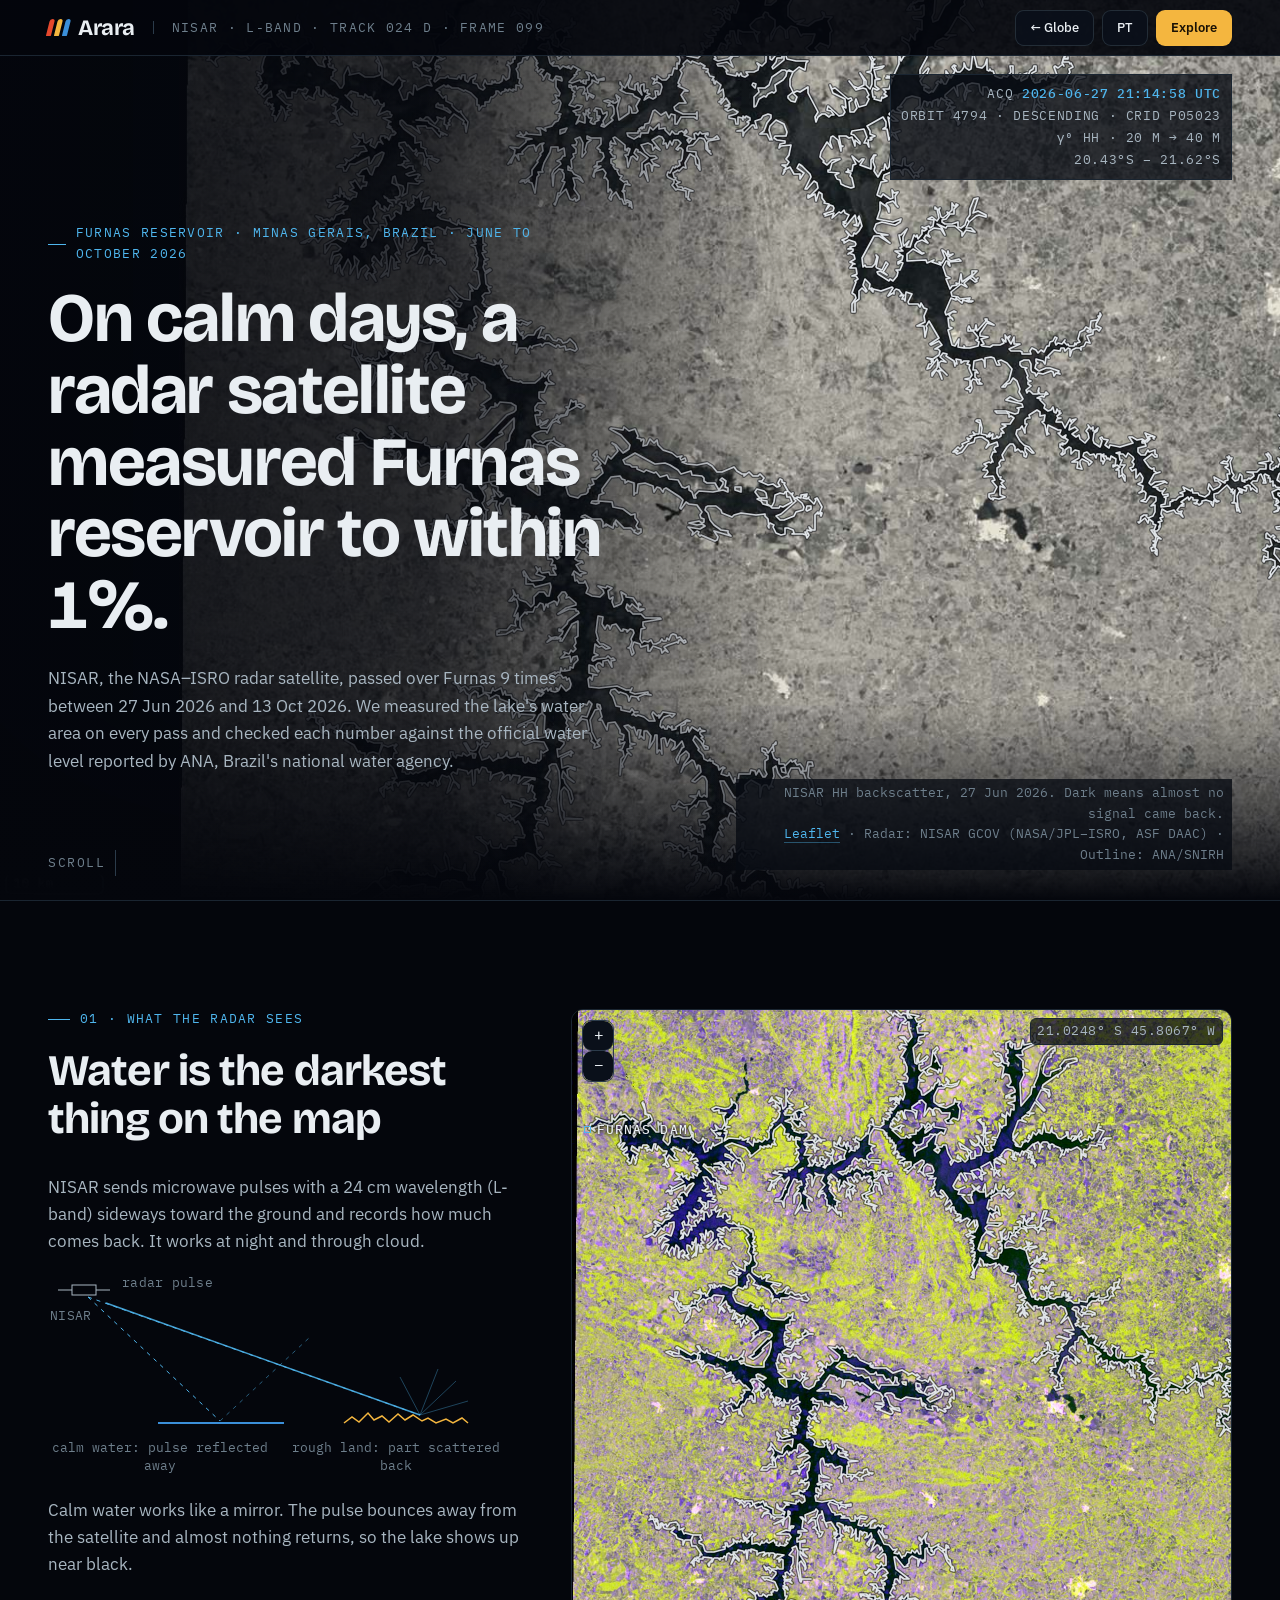
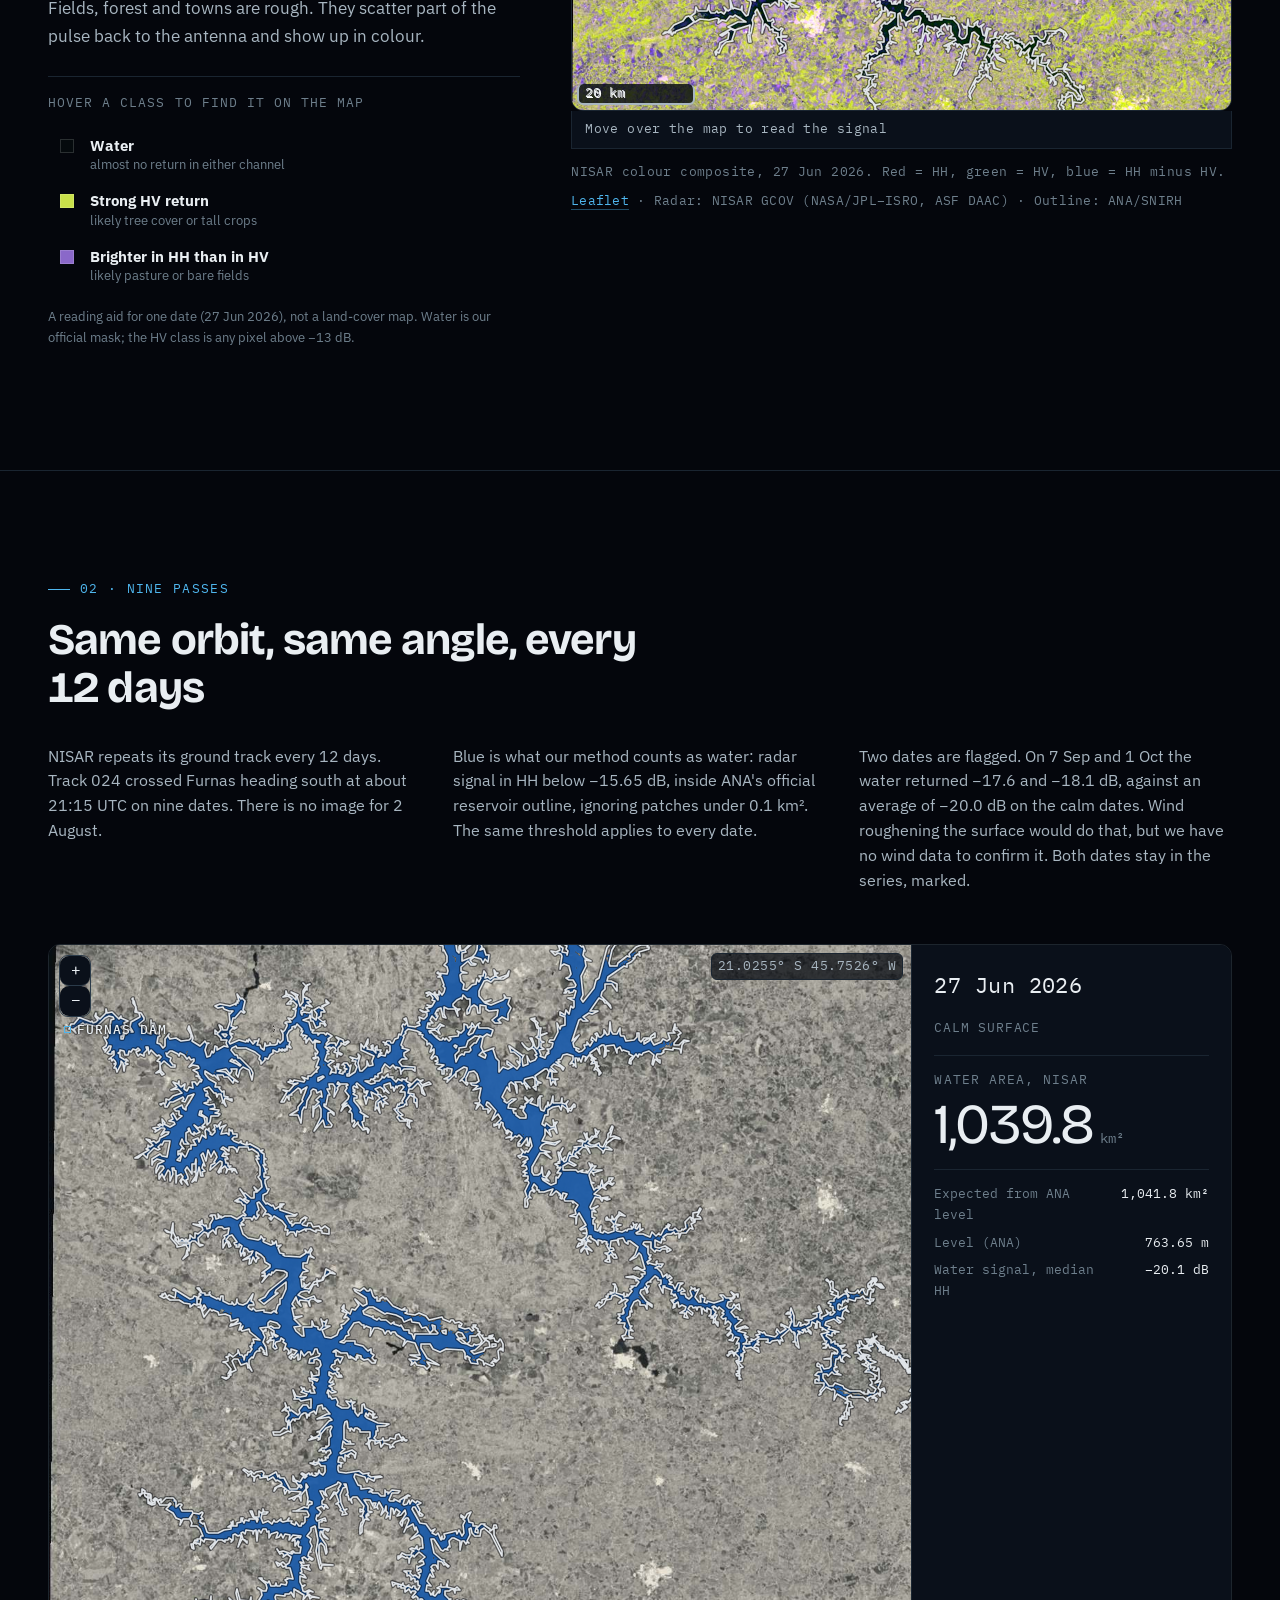
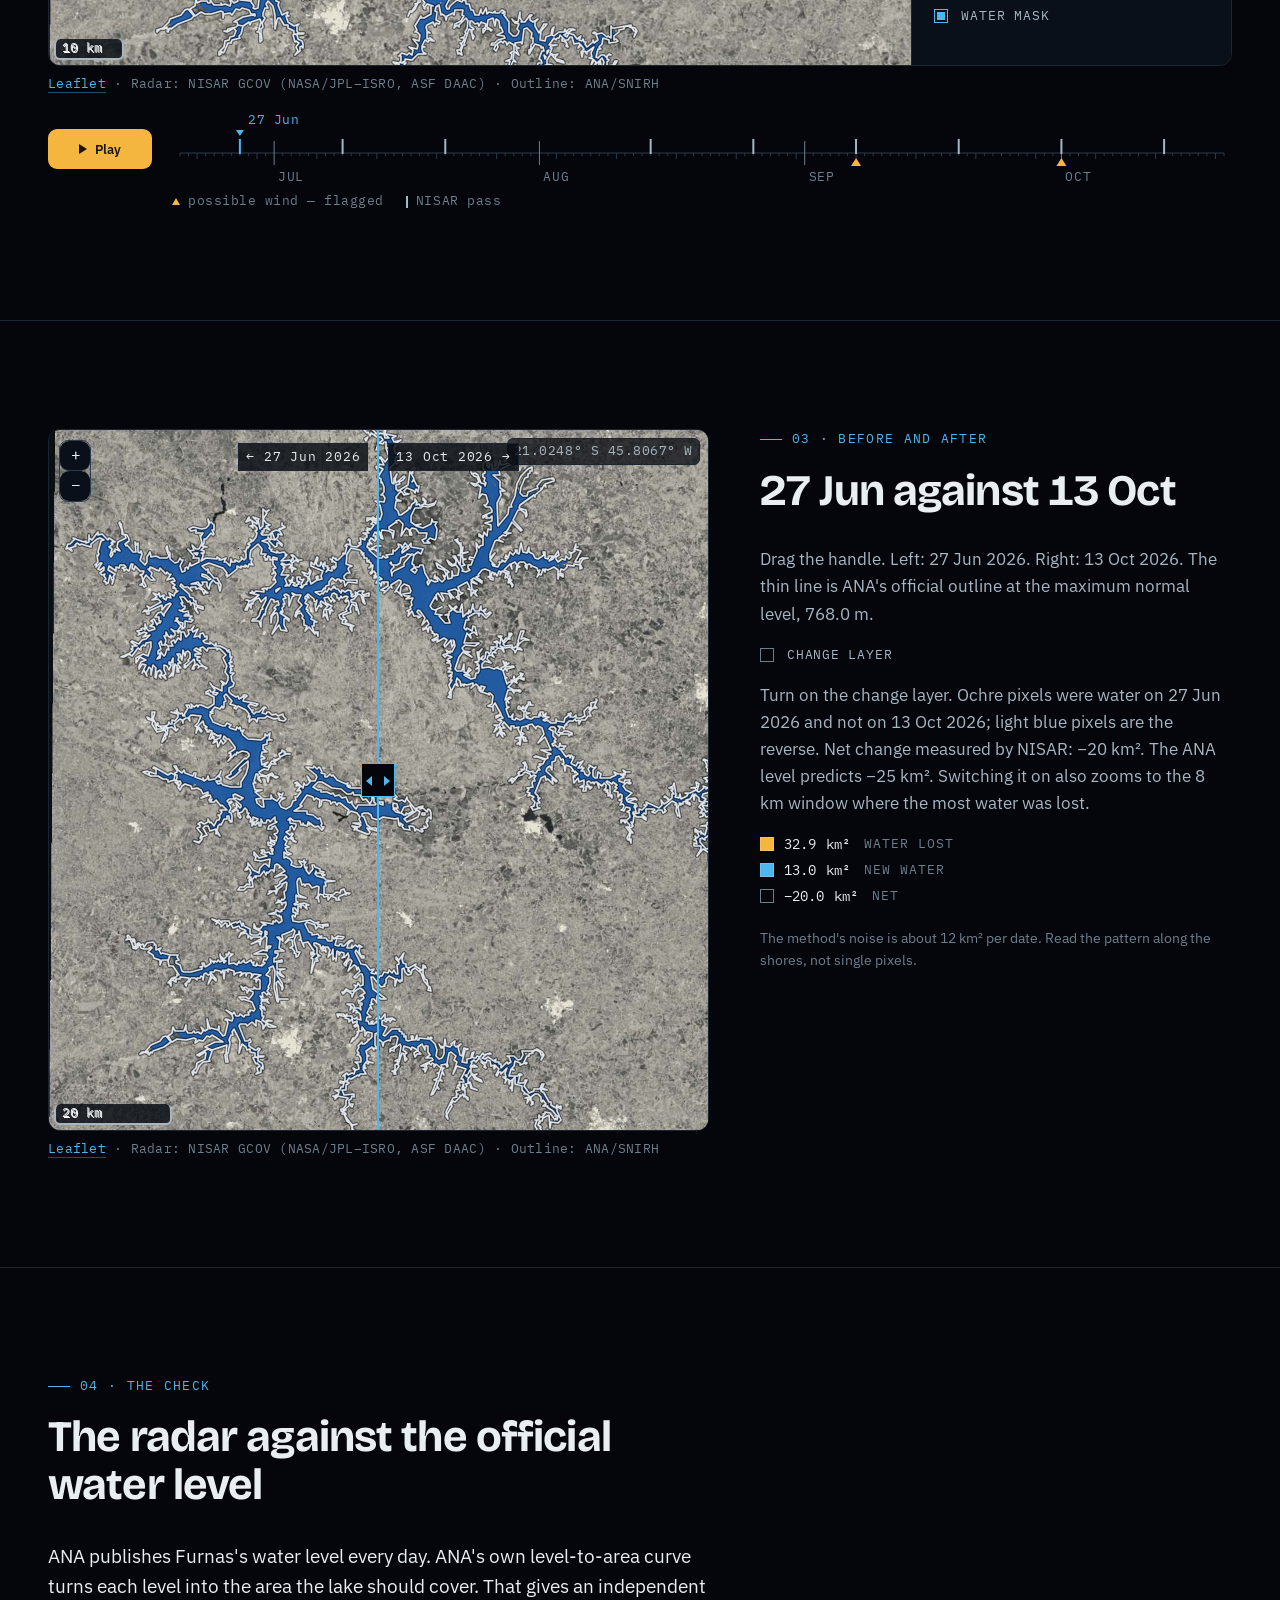
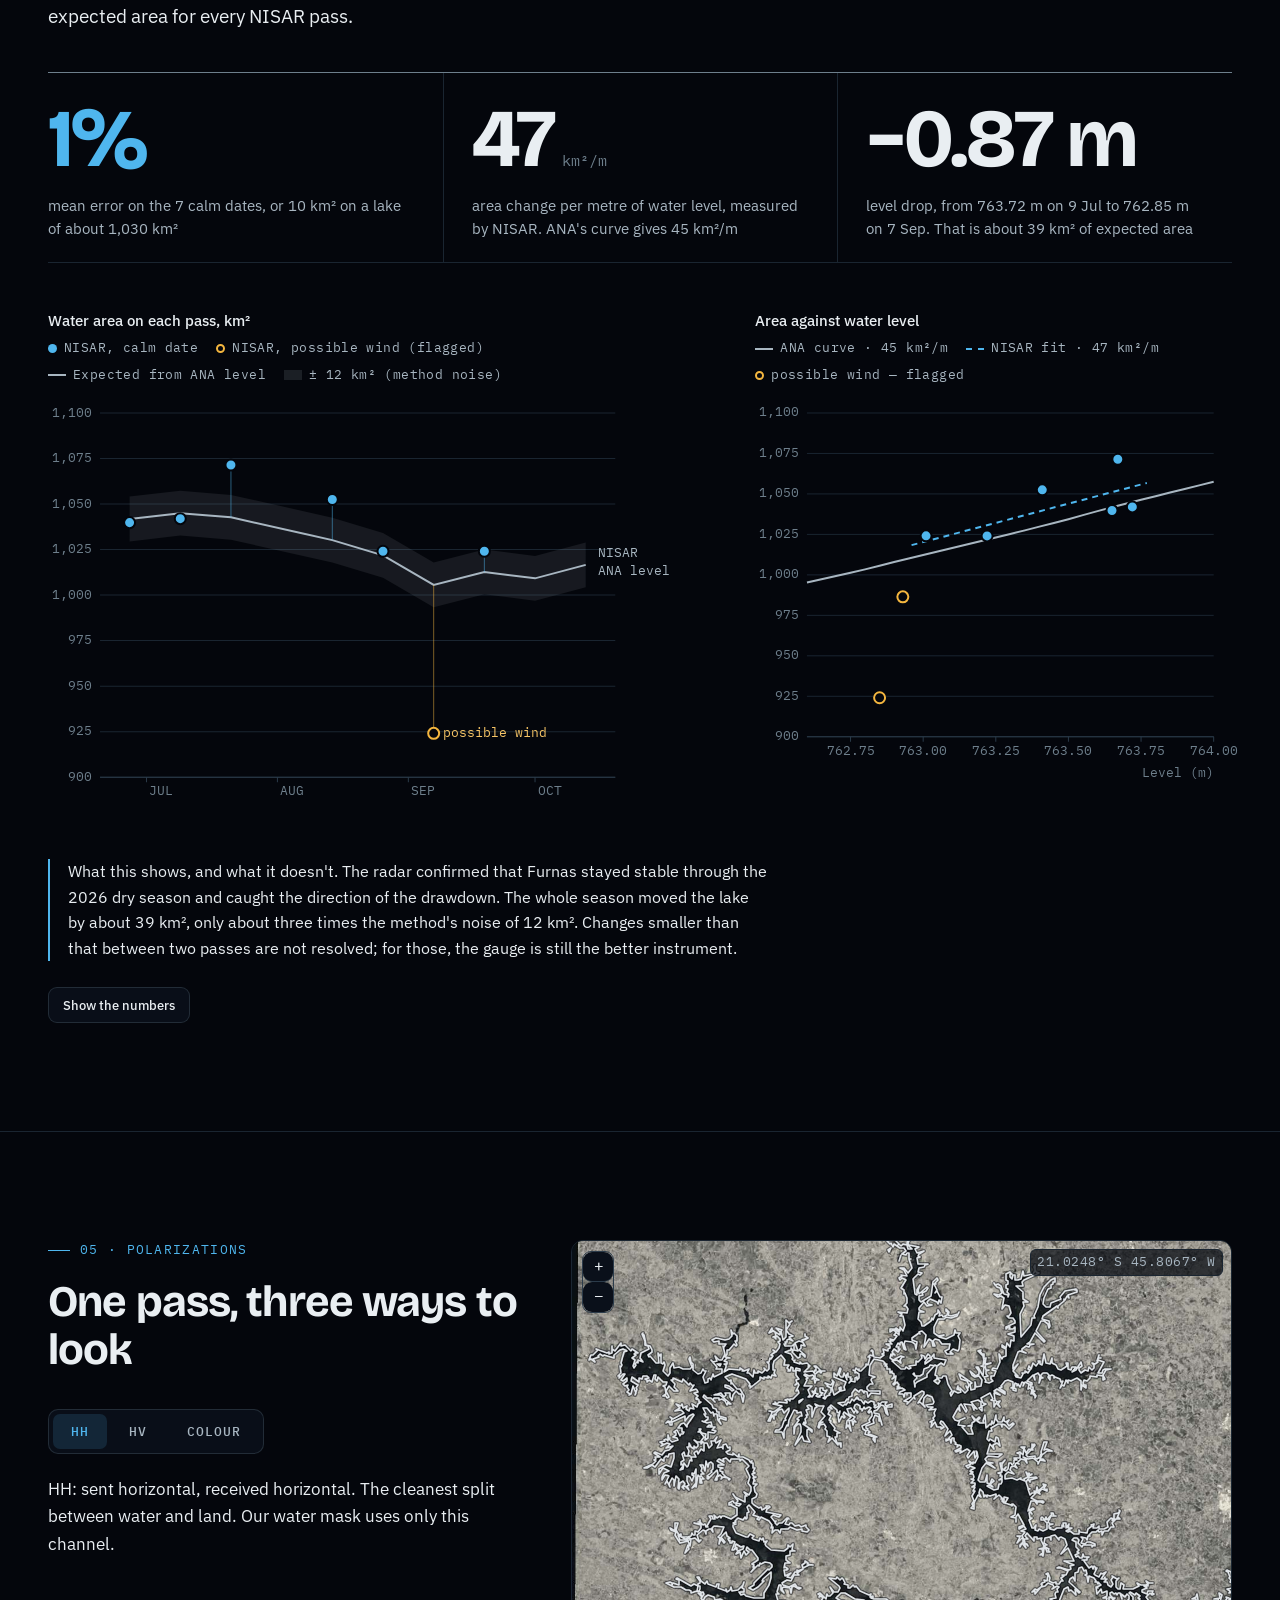
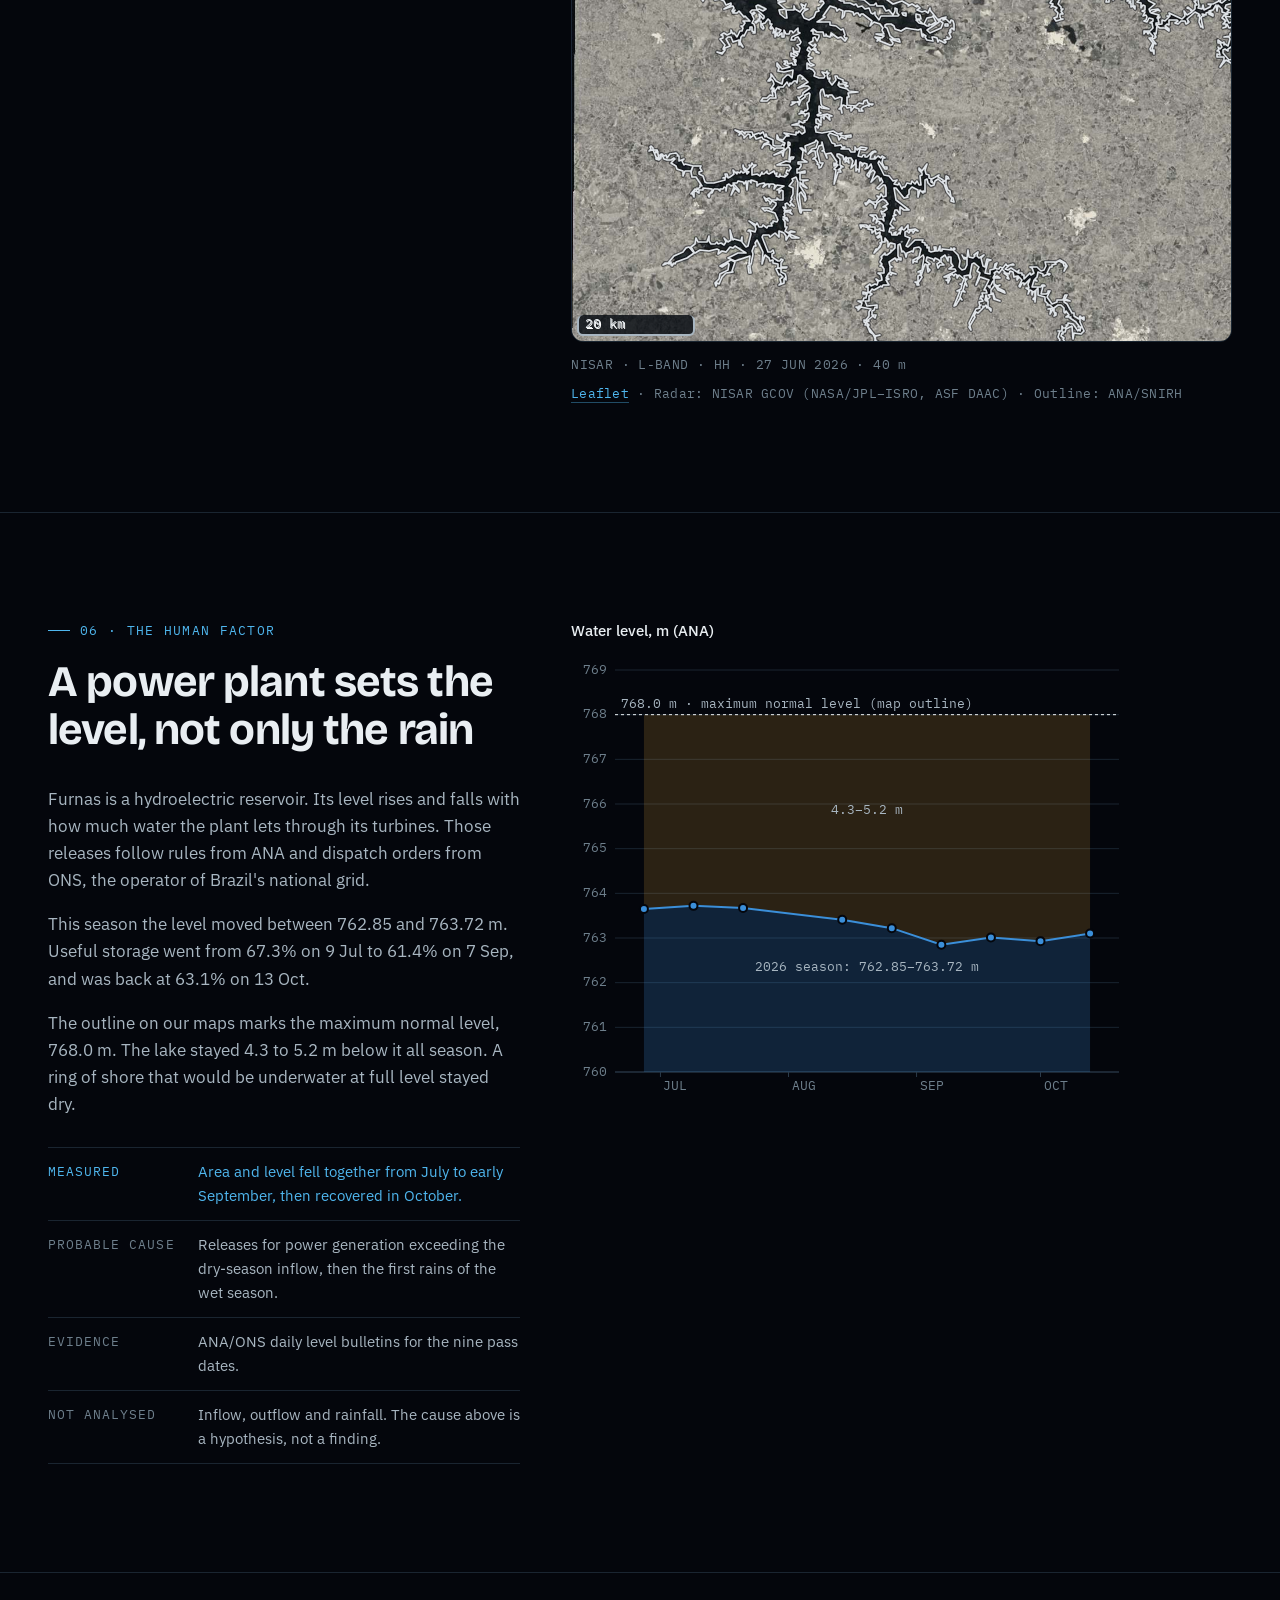
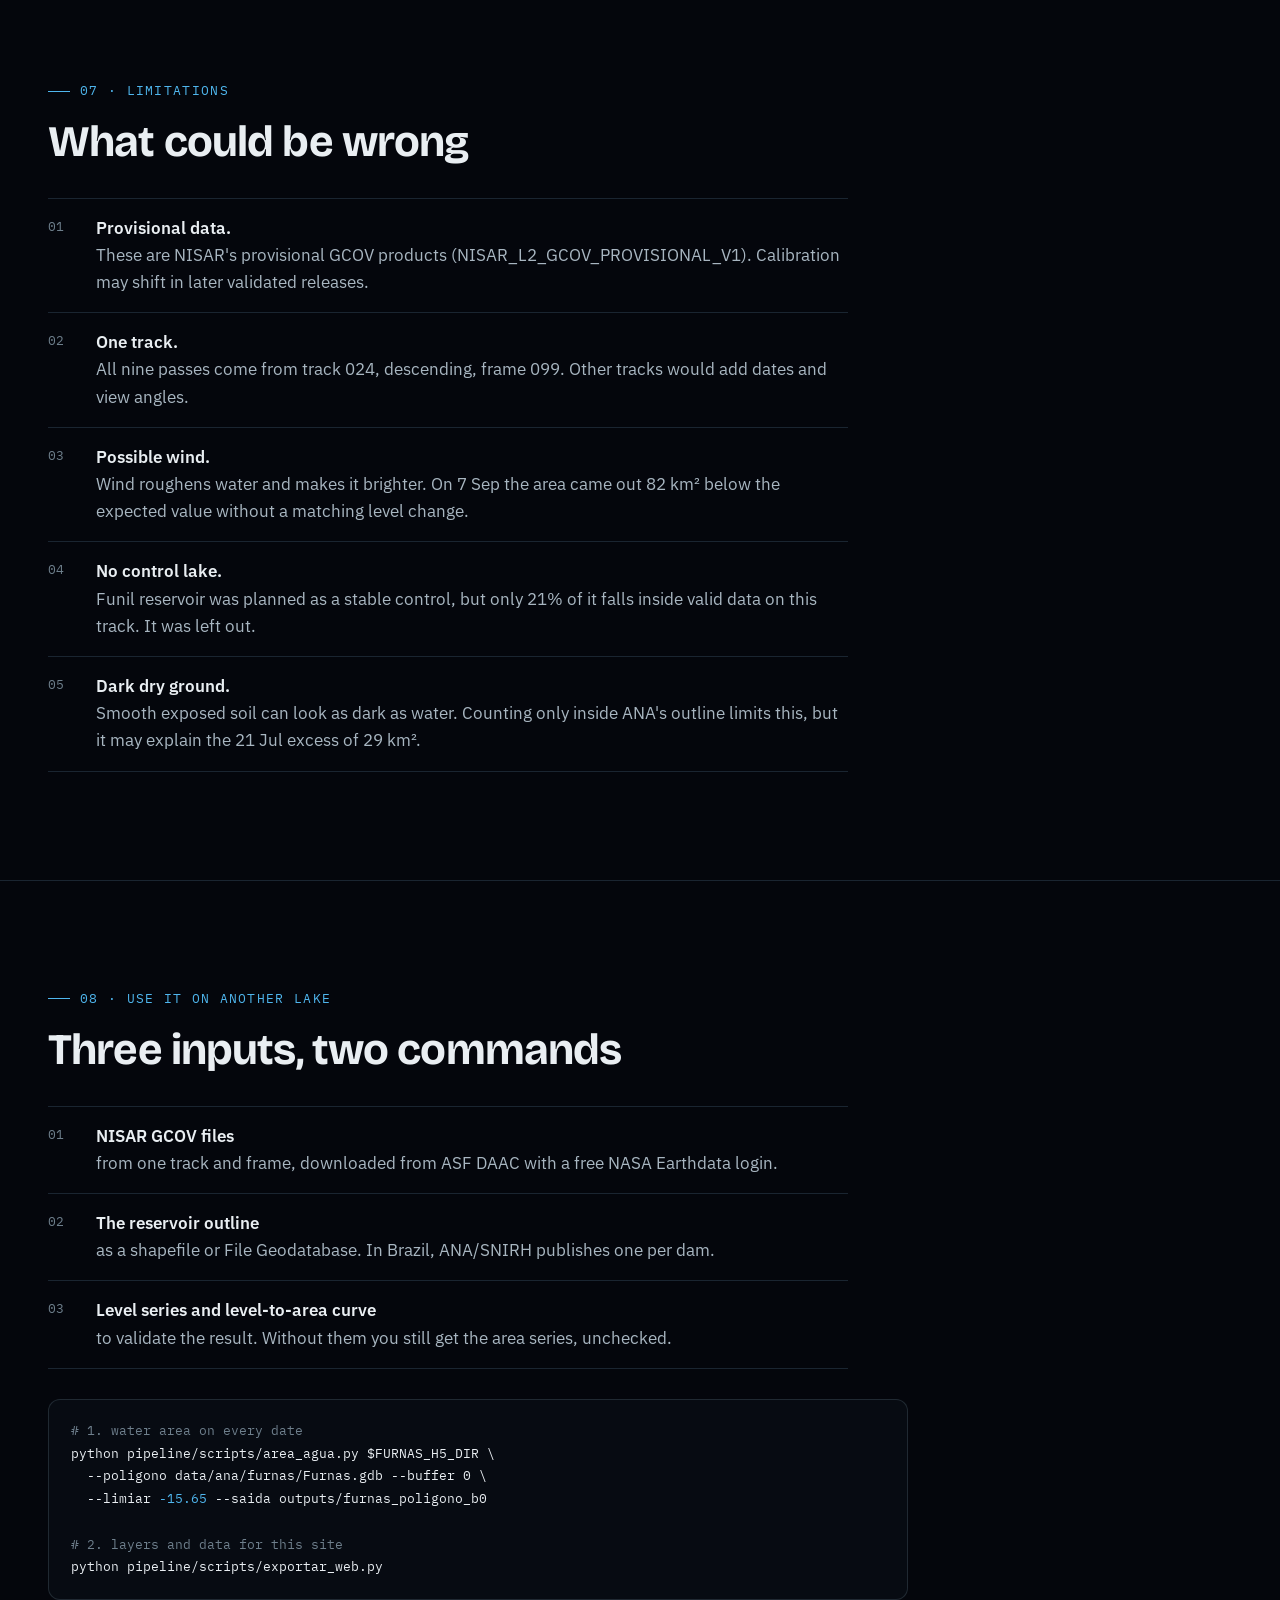
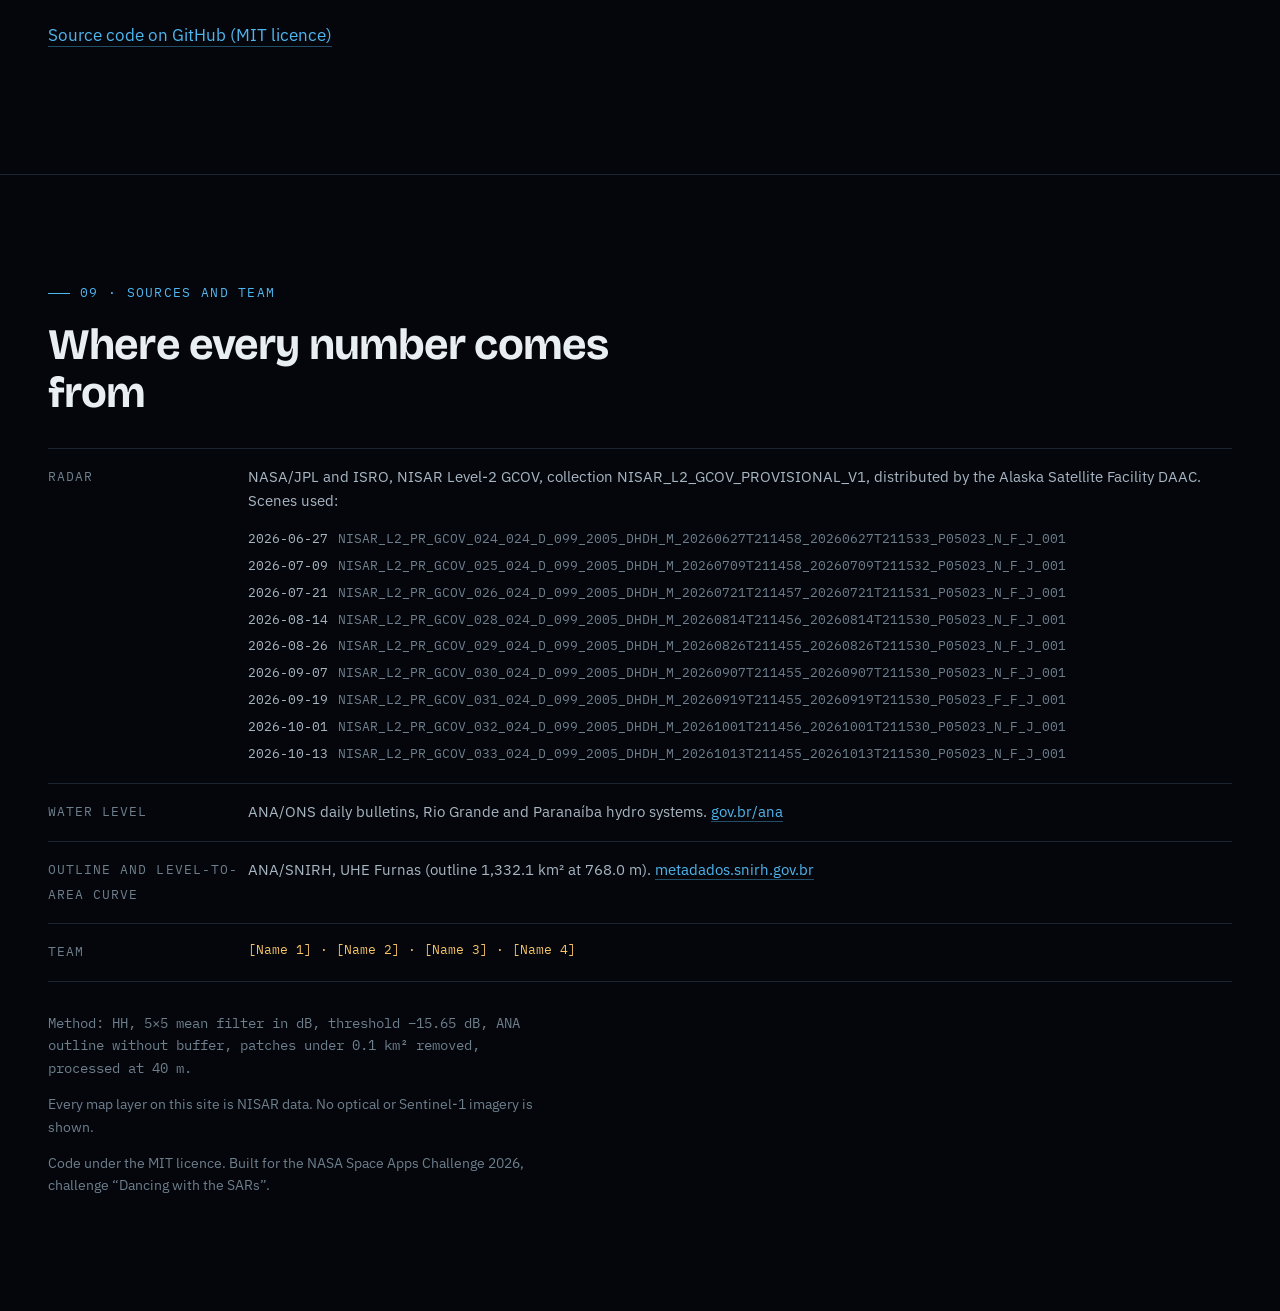
==== commit ae704be6: "Estudo de Furnas com a identidade visual do Arara Mesmas fontes do globo (Bricolage Grotesque e IBM " ====
--- a/frontend/furnas/index.html
+++ b/frontend/furnas/index.html
@@ -3,19 +3,23 @@
 <head>
 <meta charset="utf-8">
 <meta name="viewport" content="width=device-width, initial-scale=1">
-<title>TerraPulse · Furnas reservoir seen by NISAR</title>
+<title>Arara · Furnas reservoir seen by NISAR</title>
 <meta name="description" content="NISAR L-band radar measured the water area of Furnas reservoir (Brazil) on nine passes in 2026, checked against the official ANA water level.">
-<meta name="theme-color" content="#0e1418">
-<link rel="icon" href="data:image/svg+xml,%3Csvg xmlns='http://www.w3.org/2000/svg' viewBox='0 0 16 16'%3E%3Crect width='16' height='16' fill='%230e1418'/%3E%3Cpath d='M2 11h12M4 8h8M6 5h4' stroke='%237cf2c4' stroke-width='1.5'/%3E%3C/svg%3E">
+<meta name="theme-color" content="#04060c">
+<link rel="icon" href="data:image/svg+xml,%3Csvg xmlns='http://www.w3.org/2000/svg' viewBox='0 0 16 16'%3E%3Crect width='16' height='16' rx='3' fill='%2304060c'/%3E%3Cpath d='M4.5 12 5.6 4M8 12l1.1-8M11.5 12l1.1-8' stroke-width='1.8' stroke-linecap='round' fill='none' stroke='%23f4b63f'/%3E%3Cpath d='M3.4 12 4.5 4' stroke='%23e5482d' stroke-width='1.8' stroke-linecap='round'/%3E%3Cpath d='M12.6 4 11.5 12' stroke='%233b8fd9' stroke-width='1.8' stroke-linecap='round'/%3E%3C/svg%3E">
+<link rel="preconnect" href="https://fonts.googleapis.com">
+<link rel="preconnect" href="https://fonts.gstatic.com" crossorigin>
+<link rel="stylesheet" href="https://fonts.googleapis.com/css2?family=Bricolage+Grotesque:opsz,wght@12..96,500;12..96,700&family=IBM+Plex+Sans:ital,wght@0,400;0,500;0,600;1,400&family=IBM+Plex+Mono:wght@400;500;600&display=swap">
 <link rel="stylesheet" href="vendor/leaflet/leaflet.css">
 <link rel="stylesheet" href="css/style.css">
 </head>
 <body>
 
 <header class="bar">
-  <a class="brand" href="#top">Terra<span>Pulse</span></a>
+  <a class="brand" href="#top" aria-label="Arara"><span class="feather" aria-hidden="true"><i></i><i></i><i></i></span>Arara</a>
   <span class="instrument" data-i18n="nav.instrument">NISAR · L-band · Track 024 D · Frame 099</span>
   <div class="bar-actions">
+    <a class="btn back-globe" href="/" data-i18n="nav.globe">← Globe</a>
     <button class="btn btn-ghost" id="lang" type="button" data-i18n="nav.switch" data-i18n-aria="nav.switch.label">PT</button>
     <button class="btn btn-accent" id="open-explore" type="button" data-i18n="nav.explore">Explore</button>
   </div>
@@ -227,12 +231,12 @@
       <li><b data-i18n="reuse.i3.h"></b> <span data-i18n="reuse.i3"></span></li>
     </ol>
 <pre class="code"><code><span class="c" data-i18n="reuse.code.c1"></span>
-python scripts/area_agua.py data/raw/nisar \
+python pipeline/scripts/area_agua.py $FURNAS_H5_DIR \
   --poligono data/ana/furnas/Furnas.gdb --buffer 0 \
   --limiar <span id="code-limiar"></span> --saida outputs/furnas_poligono_b0
 
 <span class="c" data-i18n="reuse.code.c2"></span>
-python scripts/exportar_web.py</code></pre>
+python pipeline/scripts/exportar_web.py</code></pre>
     <p><a class="link" id="repo-link" href="#" data-i18n="reuse.link"></a> <span class="placeholder mono" id="repo-note" data-i18n="reuse.placeholder"></span></p>
   </div>
 </section>
--- a/frontend/furnas/css/style.css
+++ b/frontend/furnas/css/style.css
@@ -1,6 +1,5 @@
-/* TerraPulse · fontes locais */
-@font-face { font-family: "Fraunces"; src: url(../fonts/fraunces-var.woff2) format("woff2"); font-weight: 100 900; font-style: normal; font-display: swap; }
-@font-face { font-family: "Fraunces"; src: url(../fonts/fraunces-var-italic.woff2) format("woff2"); font-weight: 100 900; font-style: italic; font-display: swap; }
+/* Arara · estudo de Furnas. Mesma identidade do globo: Bricolage Grotesque nos títulos, IBM Plex no texto,
+   fundo escuro azulado, azul-água como destaque e as três cores da arara. Plex também fica local, de reserva. */
 @font-face { font-family: "Plex Mono"; src: url(../fonts/plex-mono-400.woff2) format("woff2"); font-weight: 400; font-display: swap; }
 @font-face { font-family: "Plex Mono"; src: url(../fonts/plex-mono-500.woff2) format("woff2"); font-weight: 500; font-display: swap; }
 @font-face { font-family: "Plex Mono"; src: url(../fonts/plex-mono-600.woff2) format("woff2"); font-weight: 600; font-display: swap; }
@@ -9,26 +8,30 @@
 @font-face { font-family: "Plex Sans"; src: url(../fonts/plex-sans-600.woff2) format("woff2"); font-weight: 600; font-display: swap; }
 
 :root {
-  --bg: #0e1418;
-  --bg-2: #121a1f;
-  --bg-3: #18232a;
-  --rule: #24313a;
-  --rule-2: #34444e;
-  --ink: #e8e3d7;
-  --ink-2: #aab1ad;
-  --ink-3: #8a9597;
-  --water: #3b82d6;
-  --water-2: #266ec4;
-  --water-new: #58b0ff;
-  --ochre: #c97a34;
-  --ochre-2: #d99a5a;
-  --accent: #7cf2c4;
-  --accent-dim: rgba(124, 242, 196, .14);
-  --serif: "Fraunces", Georgia, "Times New Roman", serif;
-  --sans: "Plex Sans", "Segoe UI", system-ui, sans-serif;
-  --mono: "Plex Mono", ui-monospace, "Cascadia Mono", Consolas, monospace;
+  --bg: #04060c;
+  --bg-2: #0a101a;
+  --bg-3: #101826;
+  --rule: #1a2531;
+  --rule-2: #2b3b4a;
+  --ink: #e9eef2;
+  --ink-2: #a8b6c1;
+  --ink-3: #6e7f8c;
+  --water: #3b8fd9;
+  --water-2: #2b78c0;
+  --water-new: #4fb6ee;
+  --ochre: #f4b63f;            /* amarelo da arara: vento, alertas */
+  --ochre-2: #f7c566;
+  --macaw-red: #e5482d;
+  --macaw-yellow: #f4b63f;
+  --macaw-blue: #3b8fd9;
+  --accent: #4fb6ee;           /* azul-água, o mesmo do globo */
+  --accent-dim: rgba(79, 182, 238, .14);
+  --serif: "Bricolage Grotesque", "Segoe UI", system-ui, sans-serif;
+  --sans: "IBM Plex Sans", "Plex Sans", "Segoe UI", system-ui, sans-serif;
+  --mono: "IBM Plex Mono", "Plex Mono", ui-monospace, "Cascadia Mono", Consolas, monospace;
+  --radius: 12px;
   --gutter: clamp(16px, 4vw, 48px);
-  --bar-h: 52px;
+  --bar-h: 56px;
   color-scheme: dark;
 }
 
@@ -49,8 +52,8 @@
 .num { font-variant-numeric: tabular-nums lining-nums; }
 .label { font-size: 13px; letter-spacing: .08em; text-transform: uppercase; color: var(--ink-3); }
 
-h1, h2 { font-family: var(--serif); font-weight: 500; letter-spacing: -.01em; margin: 0; font-optical-sizing: auto; }
-h1 { font-size: clamp(34px, 5.4vw, 72px); line-height: 1.04; max-width: 15ch; font-weight: 450; }
+h1, h2 { font-family: var(--serif); font-weight: 700; letter-spacing: -.02em; margin: 0; font-optical-sizing: auto; }
+h1 { font-size: clamp(34px, 5.4vw, 72px); line-height: 1.04; max-width: 15ch; font-weight: 700; }
 h2 { font-size: clamp(28px, 3.4vw, 44px); line-height: 1.1; margin-bottom: .7em; max-width: 22ch; }
 p { margin: 0 0 1em; max-width: 62ch; color: var(--ink-2); }
 p b, li b, dd b { color: var(--ink); font-weight: 600; }
@@ -65,32 +68,35 @@
 .bar {
   position: fixed; inset: 0 0 auto 0; height: var(--bar-h); z-index: 1000;
   display: flex; align-items: center; gap: 18px; padding: 0 var(--gutter);
-  background: rgba(14, 20, 24, .92); border-bottom: 1px solid var(--rule);
-}
-.brand { font: 600 15px/1 var(--mono); letter-spacing: .14em; text-transform: uppercase; text-decoration: none; color: var(--ink); }
+  background: rgba(4, 6, 12, .92); border-bottom: 1px solid var(--rule);
+}
+.brand { display: inline-flex; align-items: center; gap: 9px; font: 700 22px/1 var(--serif); letter-spacing: -.02em; text-decoration: none; color: var(--ink); }
+.feather { display: inline-flex; gap: 3px; }
+.feather i { width: 5px; height: 17px; border-radius: 6px 6px 1px 1px; display: block; transform: skewX(-14deg); }
+.feather i:nth-child(1) { background: var(--macaw-red); } .feather i:nth-child(2) { background: var(--macaw-yellow); } .feather i:nth-child(3) { background: var(--macaw-blue); }
 .brand span { color: var(--accent); }
 .instrument { font: 400 13px/1 var(--mono); letter-spacing: .1em; text-transform: uppercase; color: var(--ink-3); border-left: 1px solid var(--rule-2); padding-left: 18px; white-space: nowrap; overflow: hidden; text-overflow: ellipsis; }
 .bar-actions { margin-left: auto; display: flex; gap: 8px; }
 
 .btn {
-  font: 500 13px/1 var(--mono); letter-spacing: .08em; text-transform: uppercase;
-  padding: 9px 13px; border: 1px solid var(--rule-2); background: transparent; color: var(--ink);
-  cursor: pointer; border-radius: 2px; display: inline-flex; align-items: center; gap: 8px;
-}
-.btn:hover { border-color: var(--ink-3); }
-.btn-accent { border-color: var(--accent); color: var(--accent); }
-.btn-accent:hover { background: var(--accent-dim); border-color: var(--accent); }
+  font: 500 13px/1 var(--sans); letter-spacing: 0; text-transform: none; text-decoration: none;
+  height: 36px; padding: 0 14px; border: 1px solid rgba(160, 196, 214, .16); background: rgba(10, 16, 26, .9); color: var(--ink);
+  cursor: pointer; border-radius: 9px; display: inline-flex; align-items: center; gap: 8px; white-space: nowrap;
+}
+.btn:hover { border-color: rgba(244, 182, 63, .5); }
+.btn-accent { background: var(--macaw-yellow); color: #1a1205; border-color: transparent; font-weight: 600; }
+.btn-accent:hover { background: var(--macaw-yellow); filter: brightness(1.06); border-color: transparent; }
 
 /* ---------- mapas ---------- */
-.map { background: #0a0f12; position: relative; isolation: isolate; }
-.leaflet-container { background: #0a0f12; font: 13px/1.4 var(--mono); outline: none; }
+.map { background: #070b12; position: relative; isolation: isolate; }
+.leaflet-container { background: #070b12; font: 13px/1.4 var(--mono); outline: none; }
 .leaflet-control-attribution {
-  background: rgba(10, 15, 18, .8) !important; color: var(--ink-3) !important; font: 13px/1.4 var(--mono);
+  background: rgba(7, 11, 18, .8) !important; color: var(--ink-3) !important; font: 13px/1.4 var(--mono);
   padding: 2px 6px !important;
 }
 .leaflet-control-attribution a { color: var(--ink-2) !important; }
 .leaflet-control-scale-line {
-  background: rgba(10, 15, 18, .82); border-color: var(--ink-2); color: var(--ink); font: 13px/1.3 var(--mono);
+  background: rgba(7, 11, 18, .82); border-color: var(--ink-2); color: var(--ink); font: 13px/1.3 var(--mono);
   padding: 1px 6px;
 }
 .leaflet-bar { border: 1px solid var(--rule-2) !important; border-radius: 2px !important; box-shadow: none !important; }
@@ -101,7 +107,7 @@
 .coords {
   position: absolute; right: 8px; top: 8px; z-index: 500; pointer-events: none;
   font: 13px/1.3 var(--mono); color: var(--ink-2); letter-spacing: .04em;
-  background: rgba(10, 15, 18, .75); padding: 4px 6px; border: 1px solid var(--rule);
+  background: rgba(7, 11, 18, .75); padding: 4px 6px; border: 1px solid var(--rule);
 }
 .map-label {
   font: 500 13px/1.2 var(--mono); letter-spacing: .08em; text-transform: uppercase; color: var(--ink);
@@ -115,15 +121,15 @@
 .hero::after {
   content: ""; position: absolute; inset: 0; pointer-events: none; z-index: 400;
   background:
-    linear-gradient(90deg, rgba(14,20,24,.94) 0%, rgba(14,20,24,.78) 34%, rgba(14,20,24,0) 62%),
-    linear-gradient(0deg, rgba(14,20,24,1) 0%, rgba(14,20,24,0) 22%);
+    linear-gradient(90deg, rgba(4,6,12,.94) 0%, rgba(4,6,12,.78) 34%, rgba(4,6,12,0) 62%),
+    linear-gradient(0deg, rgba(4,6,12,1) 0%, rgba(4,6,12,0) 22%);
 }
 .sweep { position: absolute; inset: 0; z-index: 450; pointer-events: none; }
-.veil { position: absolute; inset: 0; background: #0a0f12; }
+.veil { position: absolute; inset: 0; background: #070b12; }
 .sweep.go .veil { animation: unveil 2.1s cubic-bezier(.45,.05,.4,1) .1s forwards; }
 .beam {
   position: absolute; left: 0; right: 0; top: 0; height: 1px; background: var(--accent);
-  box-shadow: 0 0 12px 1px rgba(124,242,196,.65), 0 -40px 60px -20px rgba(124,242,196,.10);
+  box-shadow: 0 0 12px 1px rgba(79,182,238,.65), 0 -40px 60px -20px rgba(79,182,238,.10);
   opacity: 0;
 }
 .sweep.go .beam { animation: beam 2.1s cubic-bezier(.45,.05,.4,1) .1s forwards; }
@@ -142,10 +148,10 @@
 .hero-meta {
   position: absolute; z-index: 500; right: var(--gutter); top: calc(var(--bar-h) + 18px);
   font-size: 13px; line-height: 1.7; color: var(--ink-2); text-align: right; letter-spacing: .05em;
-  text-transform: uppercase; background: rgba(10, 15, 18, .78); border: 1px solid var(--rule); padding: 8px 10px;
+  text-transform: uppercase; background: rgba(7, 11, 18, .78); border: 1px solid var(--rule); padding: 8px 10px;
 }
 .hero-meta b { color: var(--accent); font-weight: 500; }
-.hero-cap { position: absolute; z-index: 500; right: var(--gutter); bottom: 30px; background: rgba(10, 15, 18, .78); padding: 4px 8px; font-size: 13px; color: var(--ink-3); margin: 0; max-width: 62ch; text-align: right; }
+.hero-cap { position: absolute; z-index: 500; right: var(--gutter); bottom: 30px; background: rgba(7, 11, 18, .78); padding: 4px 8px; font-size: 13px; color: var(--ink-3); margin: 0; max-width: 62ch; text-align: right; }
 .scroll-cue {
   position: absolute; z-index: 500; left: var(--gutter); bottom: 24px; font-size: 13px; letter-spacing: .12em;
   text-transform: uppercase; color: var(--ink-3); text-decoration: none; display: flex; align-items: center; gap: 10px;
@@ -262,7 +268,7 @@
 .swipe-handle::before, .swipe-handle::after { content: ""; position: absolute; top: 12px; border: 5px solid transparent; }
 .swipe-handle::before { left: 4px; border-right: 6px solid var(--accent); border-left: 0; }
 .swipe-handle::after { right: 4px; border-left: 6px solid var(--accent); border-right: 0; }
-.swipe-tag { position: absolute; top: 13px; font-size: 13px; letter-spacing: .06em; color: var(--ink); background: rgba(10,15,18,.82); padding: 4px 7px; white-space: nowrap; border: 1px solid var(--rule); }
+.swipe-tag { position: absolute; top: 13px; font-size: 13px; letter-spacing: .06em; color: var(--ink); background: rgba(7,11,18,.82); padding: 4px 7px; white-space: nowrap; border: 1px solid var(--rule); }
 .swipe-tag.l { right: 10px; }
 .swipe-tag.r { left: 10px; }
 .chg-stats { display: grid; gap: 8px; margin: 4px 0 22px; font: 14px var(--mono); color: var(--ink); }
@@ -274,7 +280,7 @@
 .stats { display: grid; grid-template-columns: repeat(3, minmax(0, 1fr)); border-top: 1px solid var(--ink-3); border-bottom: 1px solid var(--rule); margin: 40px 0 48px; }
 .stat { padding: 26px 28px 22px 0; }
 .stat + .stat { padding-left: 28px; border-left: 1px solid var(--rule); }
-.stat-v { display: block; font: 380 clamp(52px, 6.4vw, 92px)/1 var(--serif); color: var(--ink); letter-spacing: -.03em; margin-bottom: 13px; }
+.stat-v { display: block; font: 700 clamp(52px, 6.4vw, 92px)/1 var(--serif); color: var(--ink); letter-spacing: -.02em; margin-bottom: 13px; }
 .stat-v small { font: 400 15px var(--mono); color: var(--ink-3); letter-spacing: 0; margin-left: 8px; }
 .stat:first-child .stat-v { color: var(--accent); }
 .stat p { font-size: 14.5px; margin: 0; }
@@ -288,7 +294,7 @@
 .k-hollow { width: 9px; height: 9px; border-radius: 50%; border: 2px solid var(--ochre); }
 .k-line { width: 18px; height: 2px; background: var(--ink-2); }
 .k-dash { width: 18px; height: 0; border-top: 2px dashed var(--accent); }
-.k-band { width: 18px; height: 10px; background: rgba(170, 177, 173, .14); }
+.k-band { width: 18px; height: 10px; background: rgba(168, 182, 193, .14); }
 .svg-host svg { width: 100%; height: auto; display: block; overflow: visible; }
 .svg-host text { font: 13px var(--mono); fill: var(--ink-3); }
 .svg-host .grid line { stroke: var(--rule); }
@@ -316,13 +322,13 @@
 tr.flag td { color: var(--ochre-2); }
 
 /* ---------- polarizações ---------- */
-.seg { display: inline-flex; border: 1px solid var(--rule-2); margin: 4px 0 22px; }
+.seg { display: inline-flex; gap: 4px; padding: 4px; background: rgba(10, 16, 26, .9); border: 1px solid rgba(160, 196, 214, .16); border-radius: 10px; margin: 4px 0 22px; flex-wrap: wrap; }
 .seg button {
   font: 500 13px/1 var(--mono); letter-spacing: .08em; text-transform: uppercase; color: var(--ink-2);
   background: none; border: 0; padding: 11px 18px; cursor: pointer;
 }
-.seg button + button { border-left: 1px solid var(--rule-2); }
-.seg button[aria-selected="true"], .seg button[aria-pressed="true"] { color: var(--bg); background: var(--accent); }
+.seg button { border-radius: 7px; border: 0; }
+.seg button[aria-selected="true"], .seg button[aria-pressed="true"] { color: var(--accent); background: var(--accent-dim); }
 .pol-text { display: none; color: var(--ink); font-size: 17px; }
 .pol-text.on { display: block; animation: rise .5s ease both; }
 
@@ -344,12 +350,12 @@
 .limits li::before, .inputs li::before { content: counter(n, decimal-leading-zero); font: 13px/1.9 var(--mono); color: var(--ink-3); grid-row: span 2; }
 .limits li:last-child, .inputs li:last-child { border-bottom: 1px solid var(--rule); }
 .code {
-  background: #0a0f12; border: 1px solid var(--rule); border-left: 2px solid var(--accent); padding: 20px 22px; margin: 30px 0 22px;
+  background: #070b12; border: 1px solid var(--rule); border-left: 2px solid var(--accent); padding: 20px 22px; margin: 30px 0 22px;
   font-size: 13px; line-height: 1.75; color: var(--ink); overflow-x: auto; max-width: 860px;
 }
 .code .c { color: var(--ink-3); }
 .code #code-limiar { color: var(--accent); }
-.link { color: var(--accent); text-decoration: none; border-bottom: 1px solid rgba(124,242,196,.4); }
+.link { color: var(--accent); text-decoration: none; border-bottom: 1px solid rgba(79,182,238,.4); }
 .link:hover { border-bottom-color: var(--accent); }
 .placeholder { font-size: 13px; color: var(--ochre-2); margin-left: 8px; }
 .sources { display: grid; grid-template-columns: 200px 1fr; margin: 0 0 30px; border-top: 1px solid var(--rule); }
@@ -406,7 +412,7 @@
   .hero { height: auto; min-height: 0; padding-top: var(--bar-h); display: flex; flex-direction: column; }
   .hero-map { position: relative; inset: auto; height: 50svh; min-height: 300px; flex: none; }
   .sweep { inset: var(--bar-h) 0 auto 0; height: 50svh; min-height: 300px; }
-  .hero::after { inset: var(--bar-h) 0 auto 0; height: 50svh; min-height: 300px; background: linear-gradient(0deg, rgba(14,20,24,1) 0%, rgba(14,20,24,0) 22%); }
+  .hero::after { inset: var(--bar-h) 0 auto 0; height: 50svh; min-height: 300px; background: linear-gradient(0deg, rgba(4,6,12,1) 0%, rgba(4,6,12,0) 22%); }
   .hero-text { position: relative; inset: auto; max-width: none; padding: 8px var(--gutter) 0; }
   .hero-meta { top: calc(var(--bar-h) + 10px); right: 10px; font-size: 13px; line-height: 1.5; }
   .scroll-cue { position: relative; left: auto; bottom: auto; margin: 26px var(--gutter) 34px; }
@@ -429,3 +435,11 @@
   .hero-text > * { opacity: 1; transform: none; }
   .reveal { opacity: 1; transform: none; }
 }
+
+
+/* ---------- arredondado e vidro, como no globo ---------- */
+.col-fig .map, .tl, .swipe-map, .code, .tooltip, .table-wrap { border-radius: var(--radius); overflow: hidden; }
+.tl, .code, .tooltip { border: 1px solid rgba(160, 196, 214, .16); }
+.leaflet-bar, .leaflet-bar a:first-child, .leaflet-bar a:last-child { border-radius: 9px !important; }
+.leaflet-control-scale-line, .coords { border-radius: 6px; }
+.back-globe { text-decoration: none; }
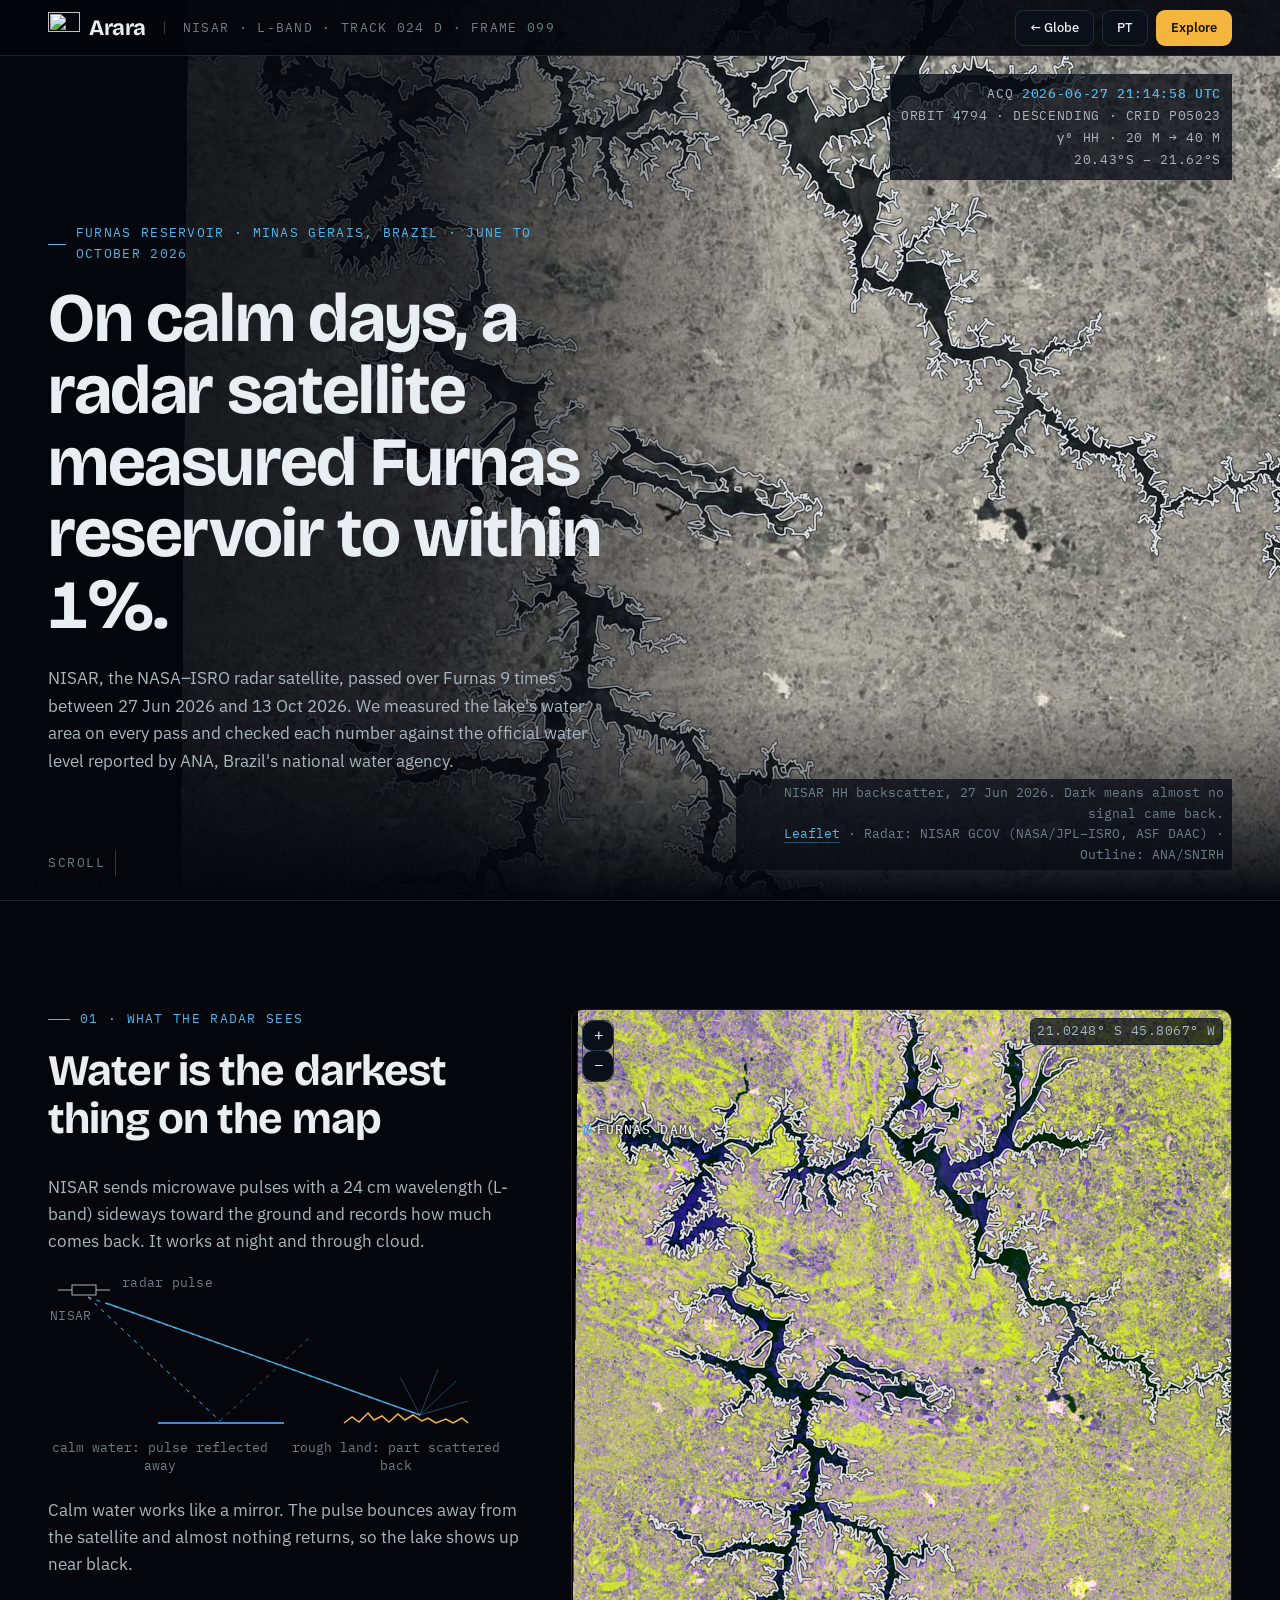
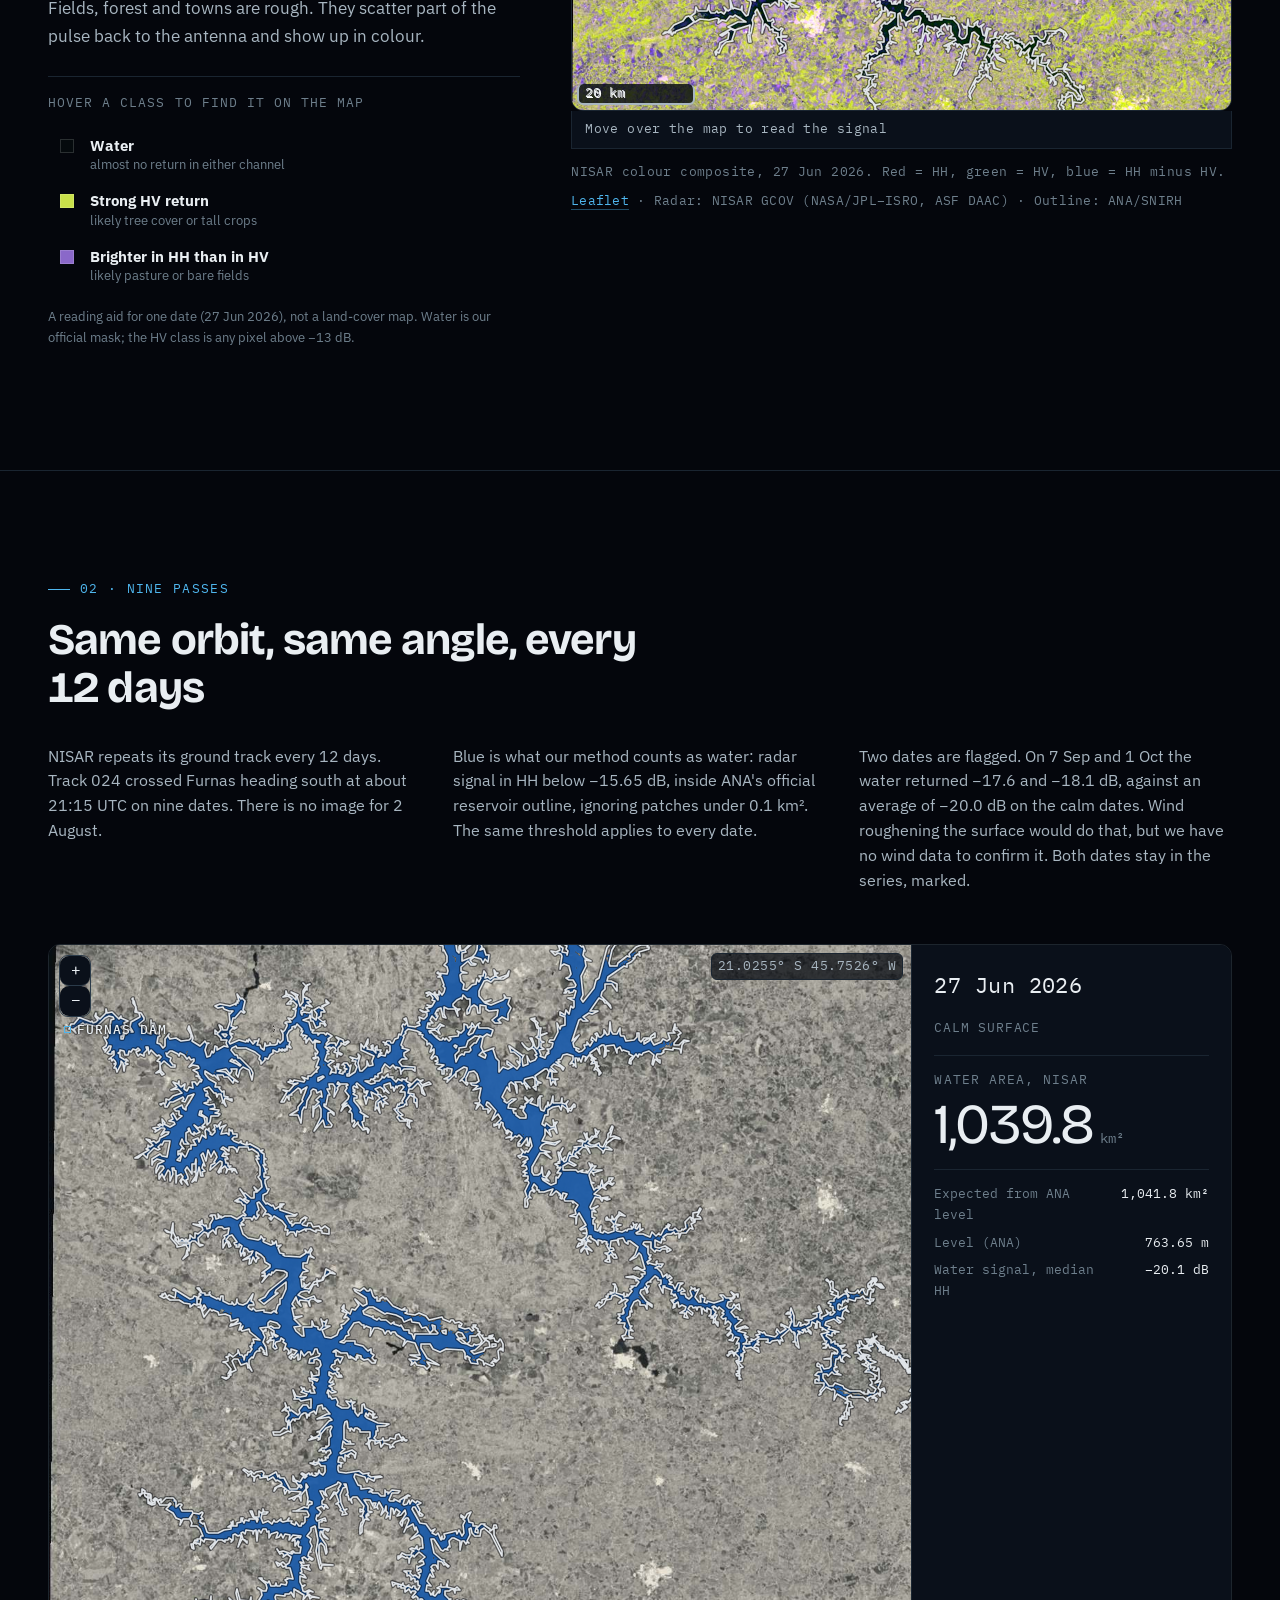
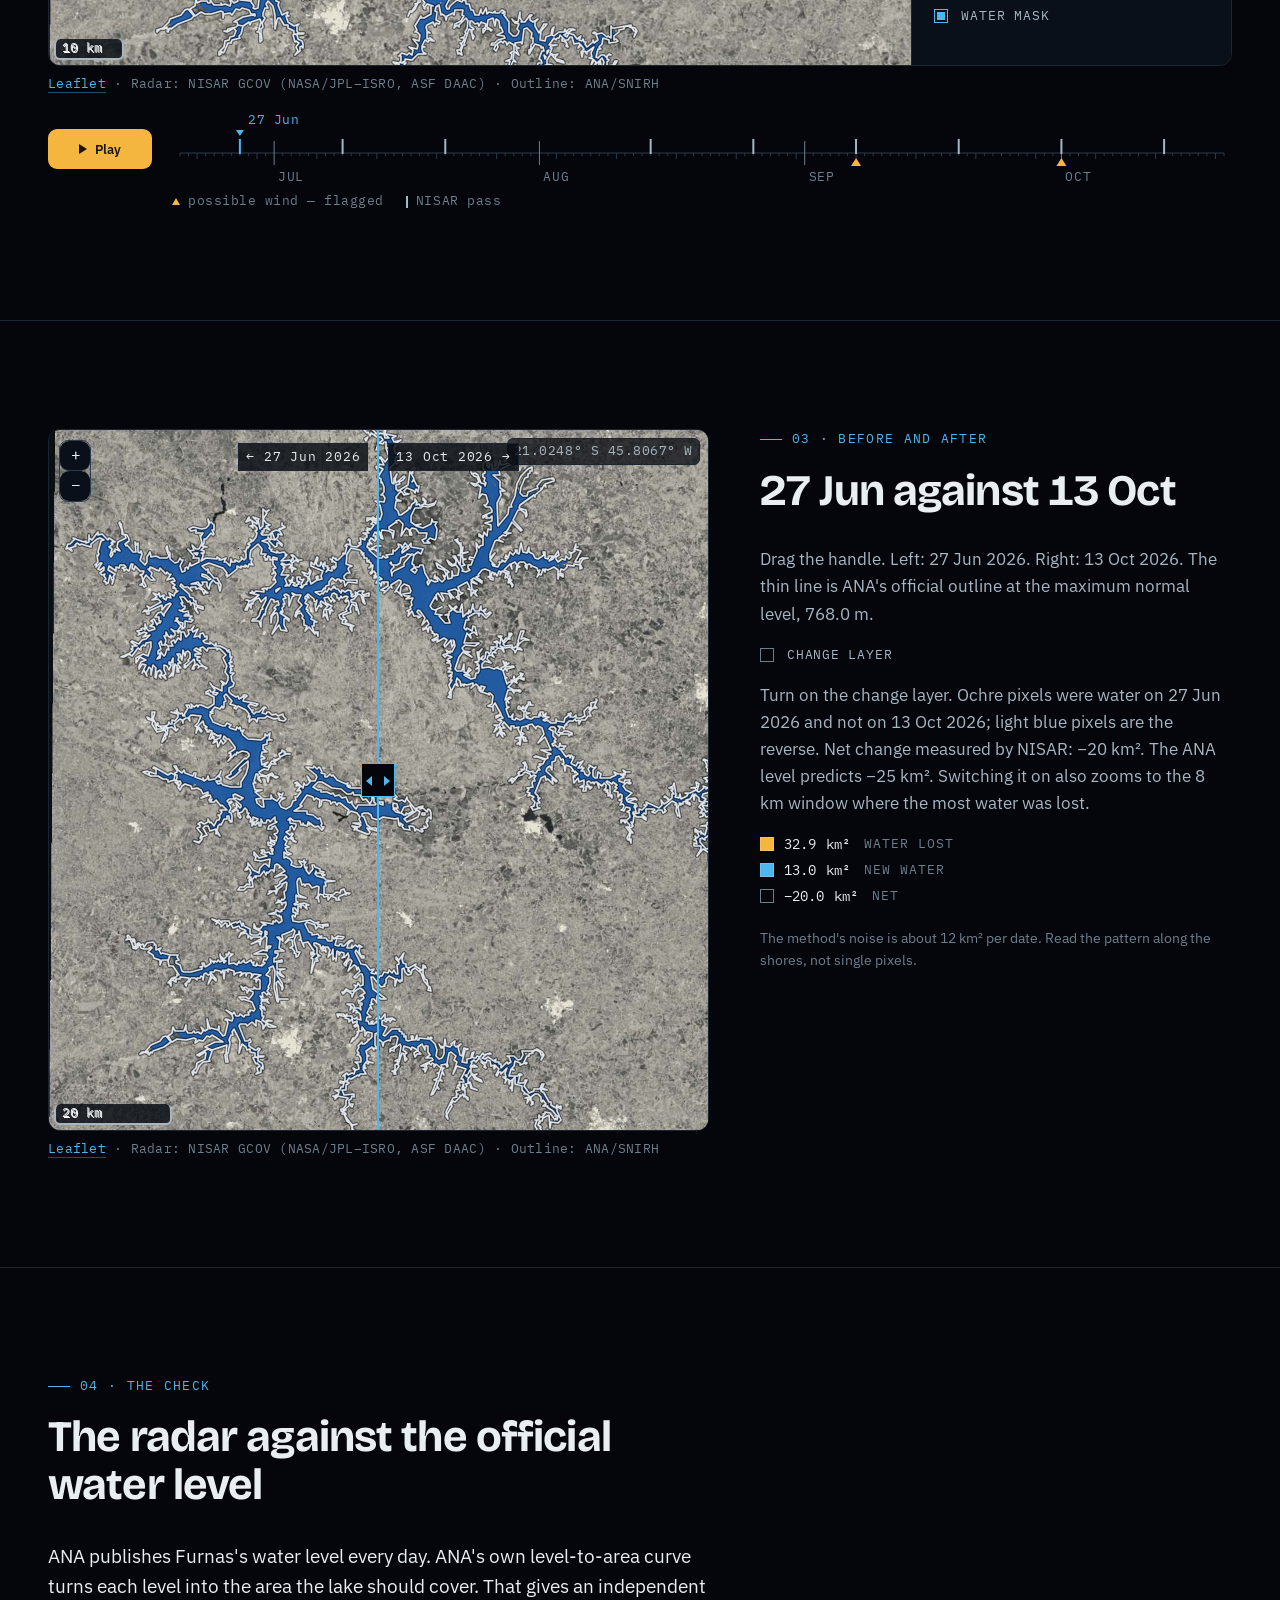
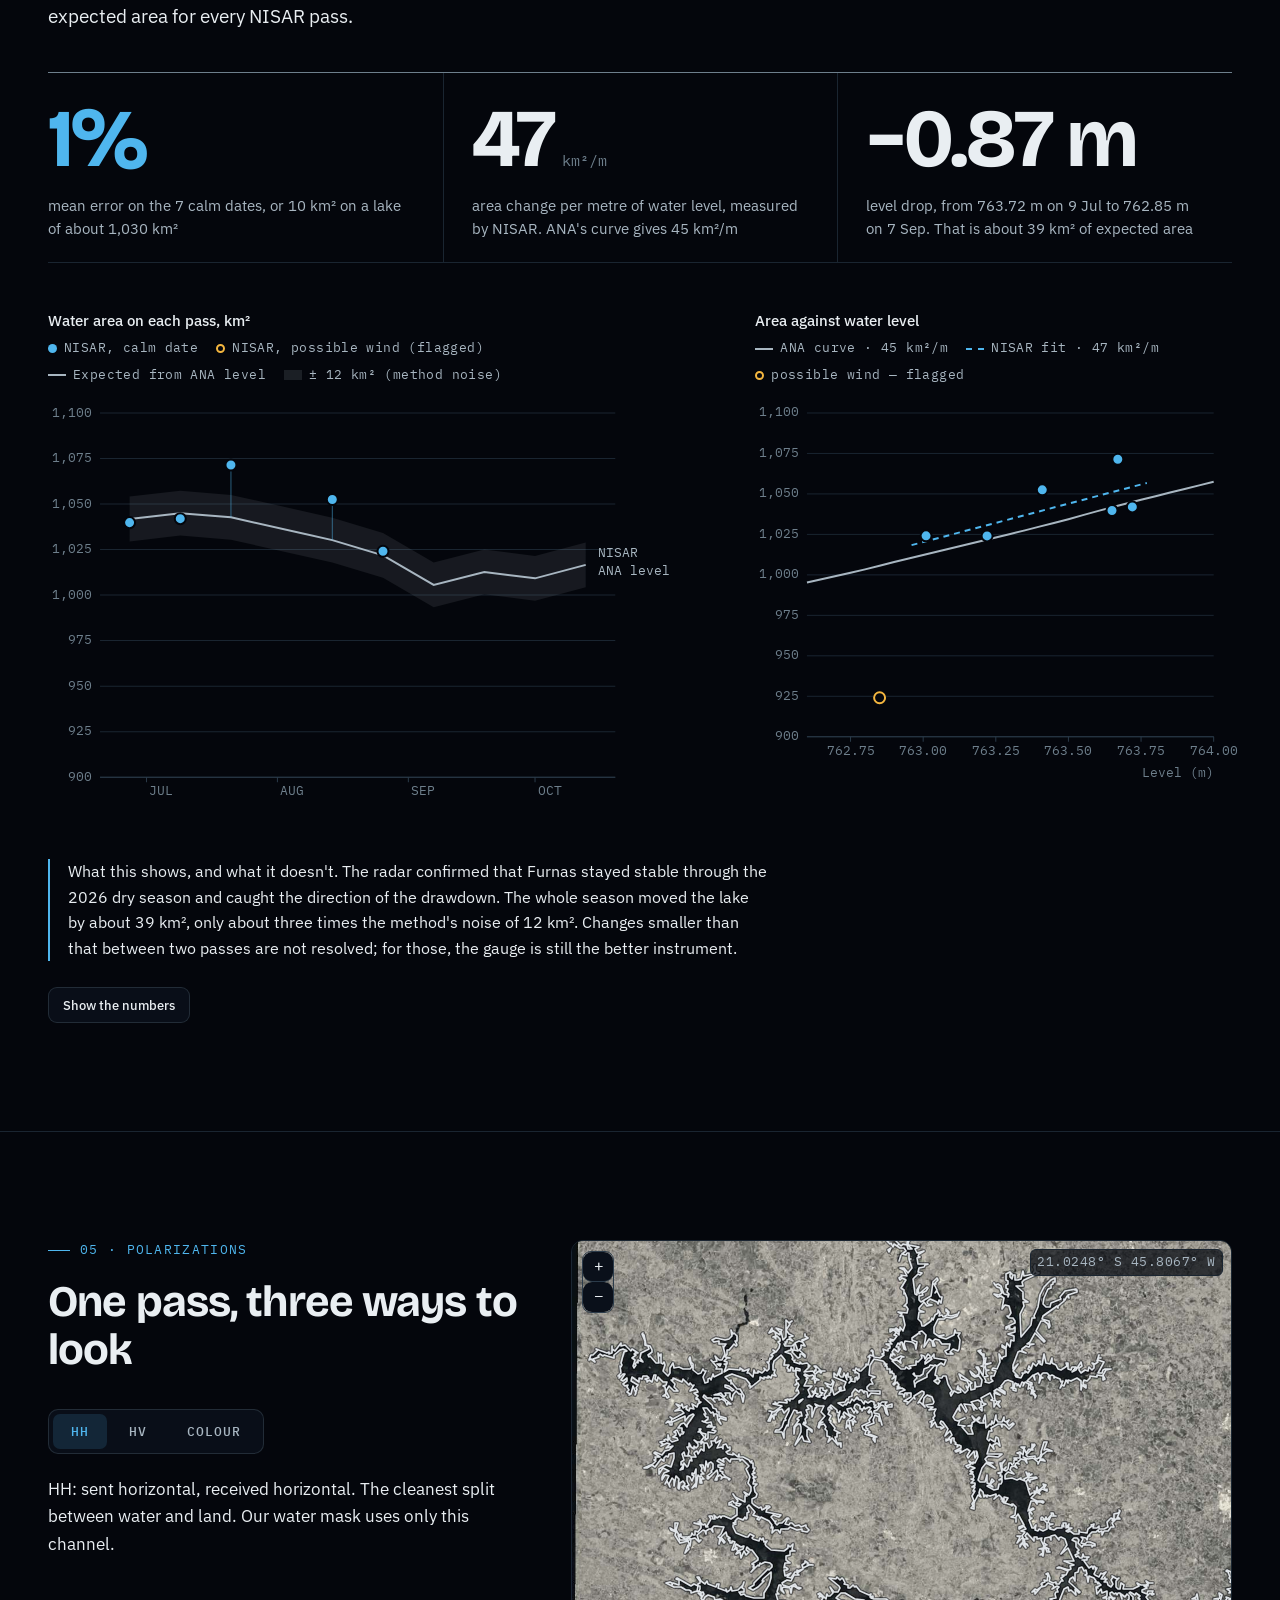
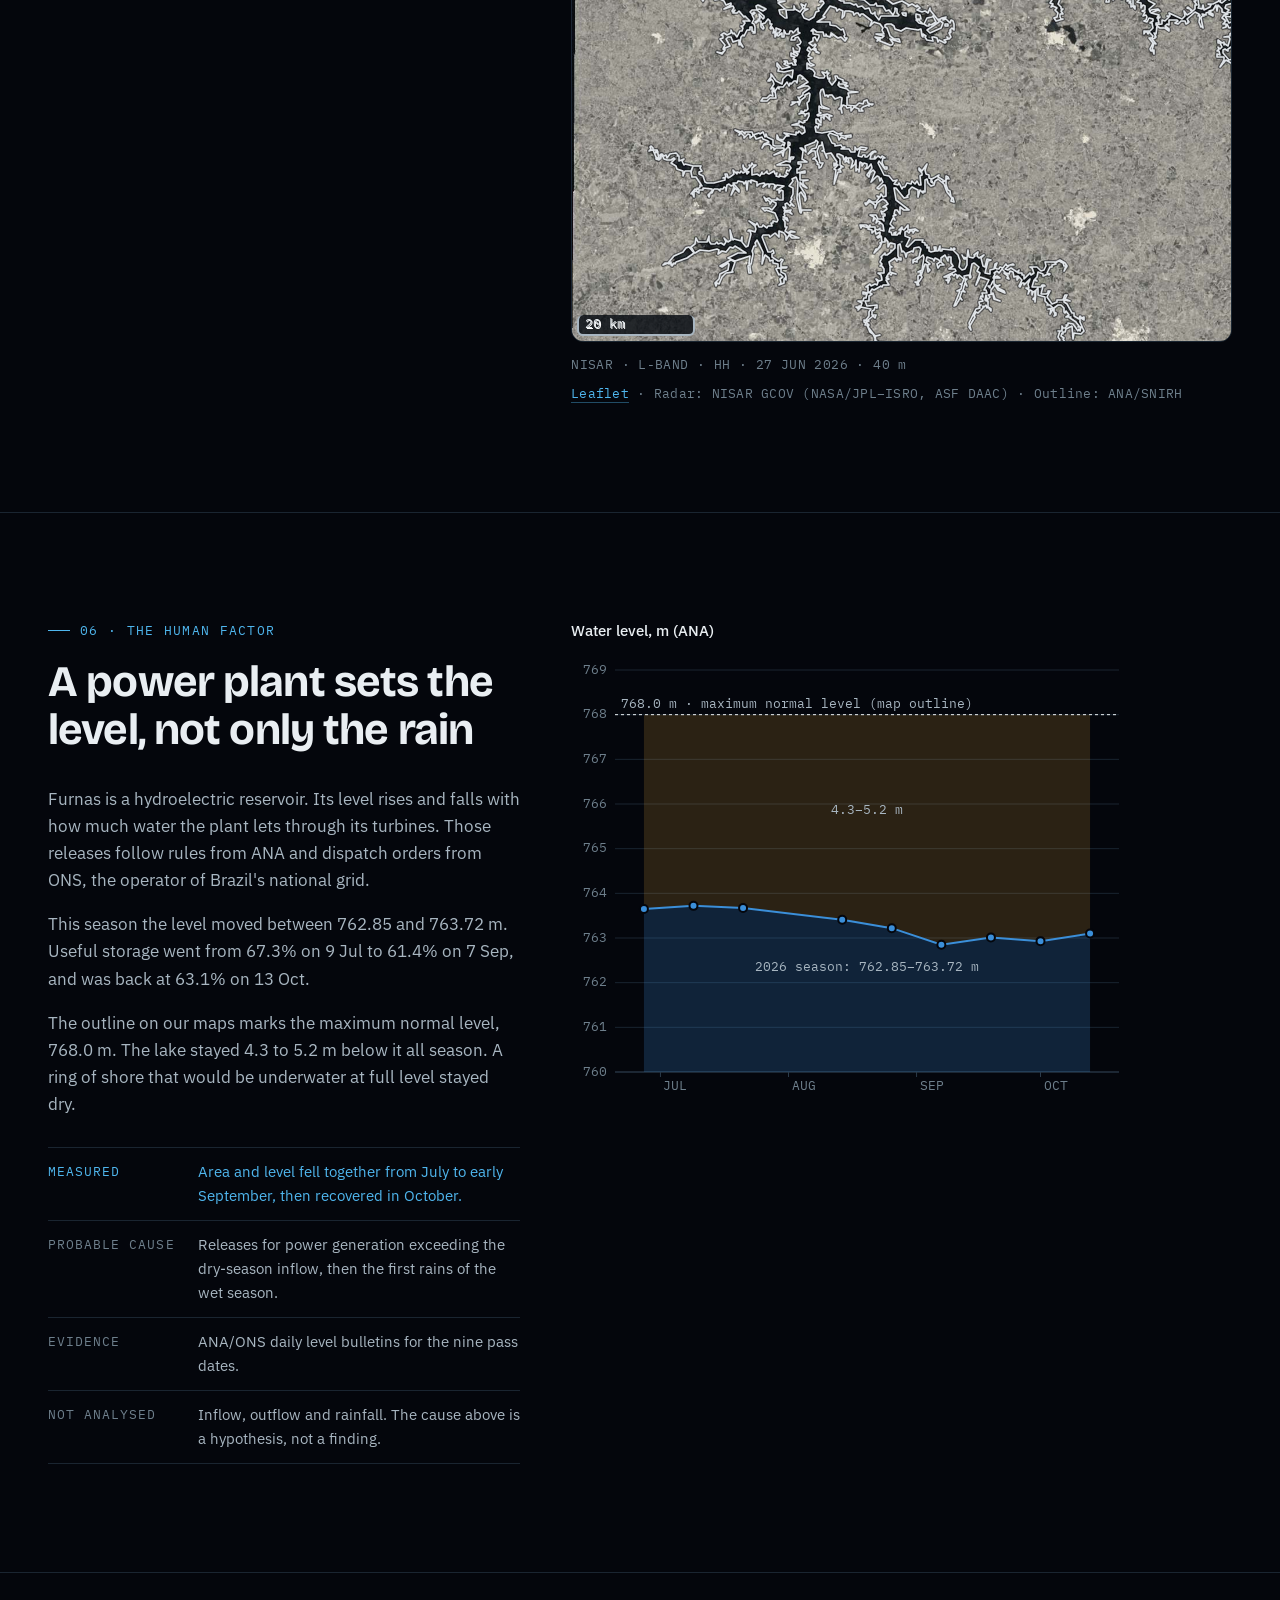
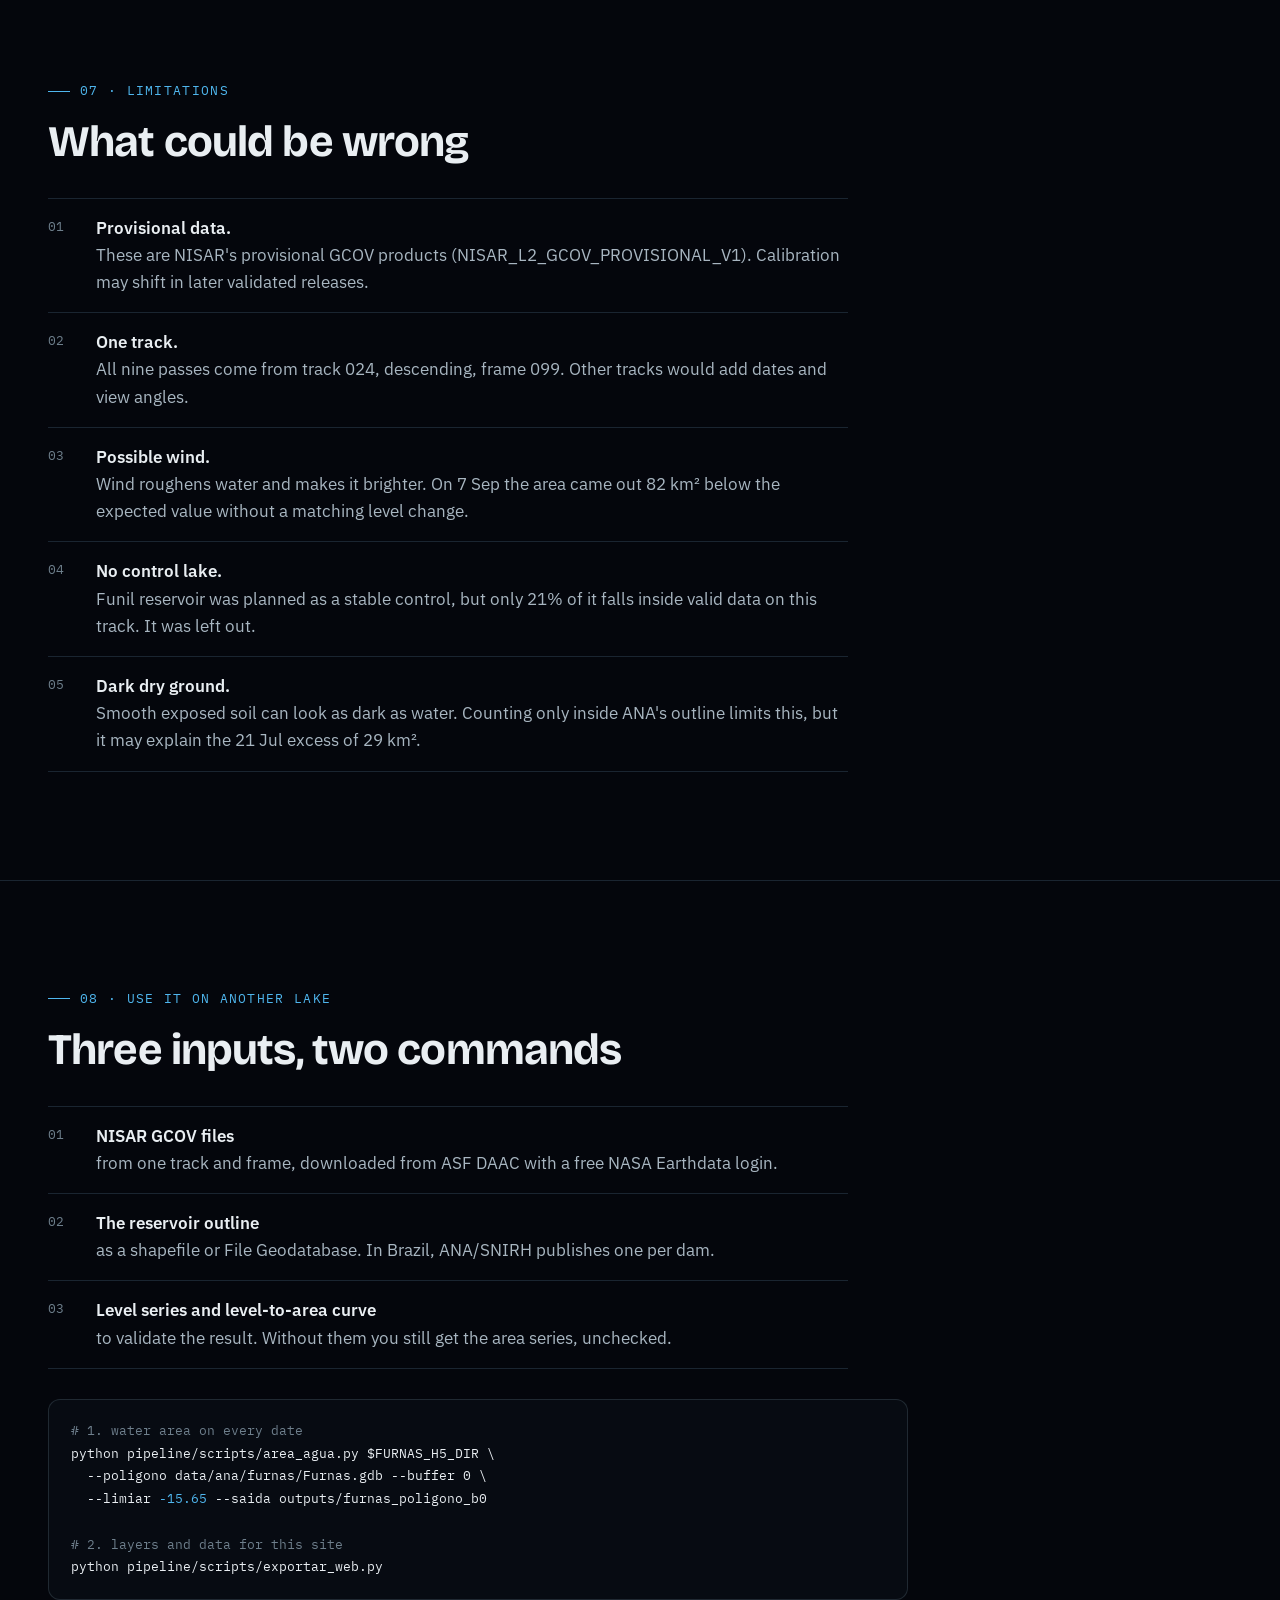
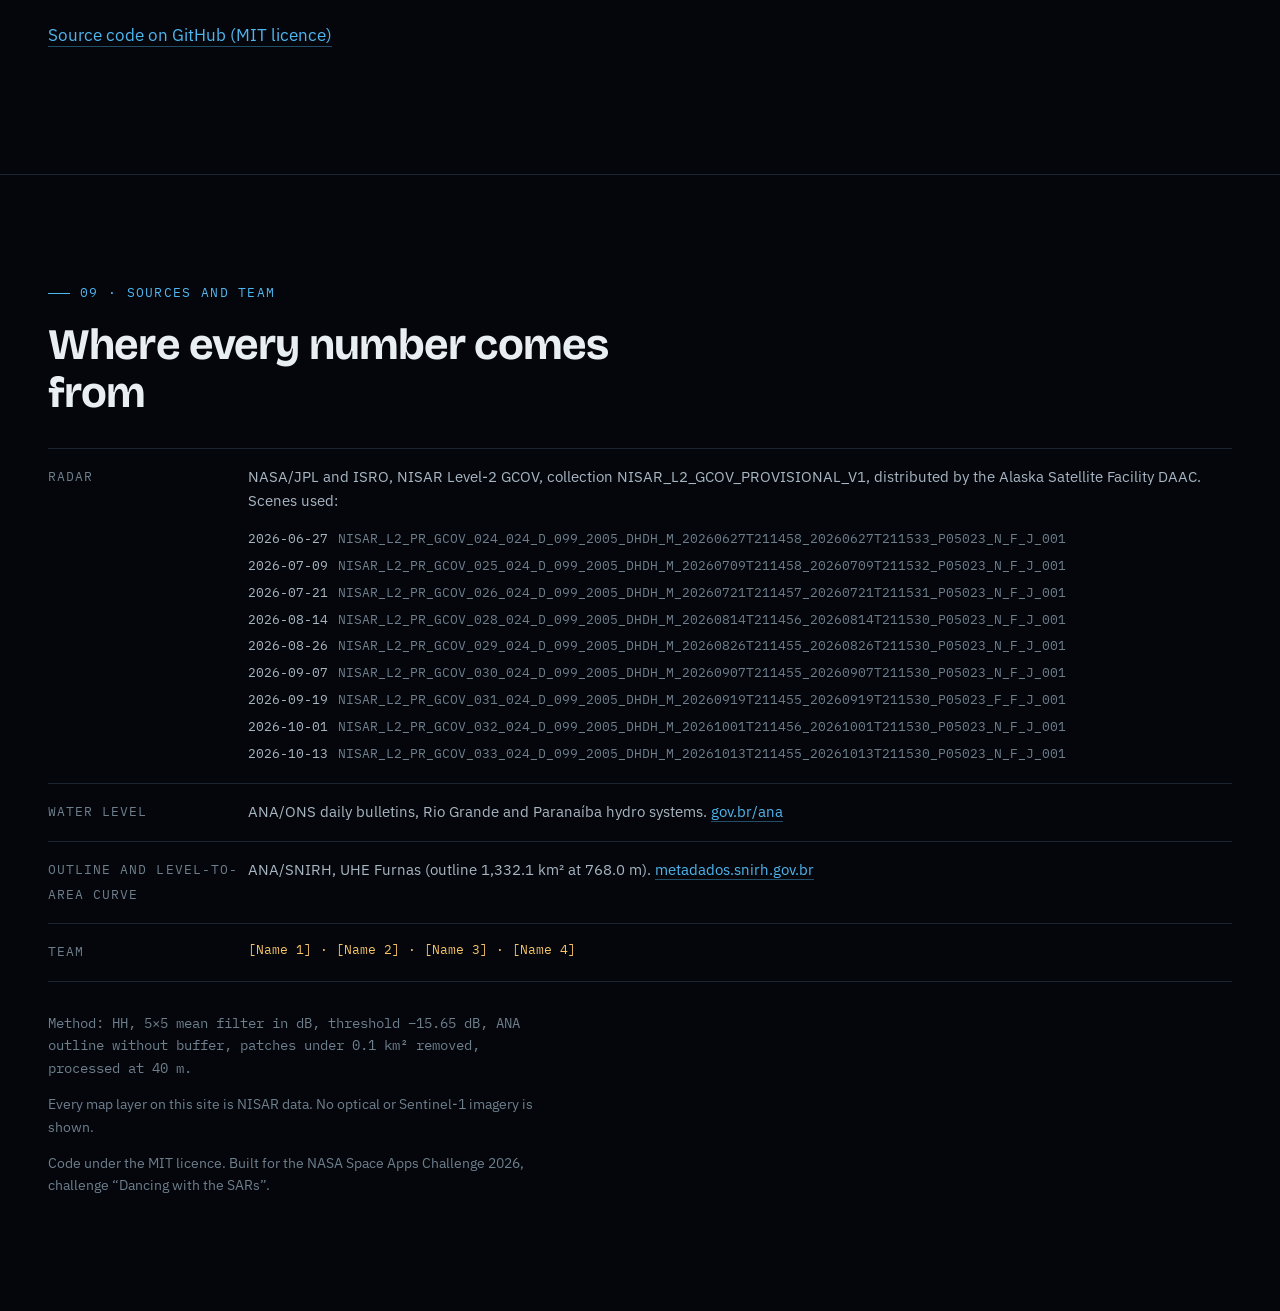
==== commit 737083c3: "Qualidade das análises, rodada de correções e limpeza do repositório Pipeline (arara-water-0.2.1) - " ====
--- a/frontend/furnas/index.html
+++ b/frontend/furnas/index.html
@@ -6,7 +6,7 @@
 <title>Arara · Furnas reservoir seen by NISAR</title>
 <meta name="description" content="NISAR L-band radar measured the water area of Furnas reservoir (Brazil) on nine passes in 2026, checked against the official ANA water level.">
 <meta name="theme-color" content="#04060c">
-<link rel="icon" href="data:image/svg+xml,%3Csvg xmlns='http://www.w3.org/2000/svg' viewBox='0 0 16 16'%3E%3Crect width='16' height='16' rx='3' fill='%2304060c'/%3E%3Cpath d='M4.5 12 5.6 4M8 12l1.1-8M11.5 12l1.1-8' stroke-width='1.8' stroke-linecap='round' fill='none' stroke='%23f4b63f'/%3E%3Cpath d='M3.4 12 4.5 4' stroke='%23e5482d' stroke-width='1.8' stroke-linecap='round'/%3E%3Cpath d='M12.6 4 11.5 12' stroke='%233b8fd9' stroke-width='1.8' stroke-linecap='round'/%3E%3C/svg%3E">
+<link rel="icon" href="../favicon.ico" sizes="any">
 <link rel="preconnect" href="https://fonts.googleapis.com">
 <link rel="preconnect" href="https://fonts.gstatic.com" crossorigin>
 <link rel="stylesheet" href="https://fonts.googleapis.com/css2?family=Bricolage+Grotesque:opsz,wght@12..96,500;12..96,700&family=IBM+Plex+Sans:ital,wght@0,400;0,500;0,600;1,400&family=IBM+Plex+Mono:wght@400;500;600&display=swap">
@@ -16,10 +16,10 @@
 <body>
 
 <header class="bar">
-  <a class="brand" href="#top" aria-label="Arara"><span class="feather" aria-hidden="true"><i></i><i></i><i></i></span>Arara</a>
+  <a class="brand" href="#top" aria-label="Arara"><img class="mark" src="../img/arara-marca.png" alt="" width="32" height="31">Arara</a>
   <span class="instrument" data-i18n="nav.instrument">NISAR · L-band · Track 024 D · Frame 099</span>
   <div class="bar-actions">
-    <a class="btn back-globe" href="/" data-i18n="nav.globe">← Globe</a>
+    <a class="btn back-globe" href="../index.html" data-i18n="nav.globe">← Globe</a>
     <button class="btn btn-ghost" id="lang" type="button" data-i18n="nav.switch" data-i18n-aria="nav.switch.label">PT</button>
     <button class="btn btn-accent" id="open-explore" type="button" data-i18n="nav.explore">Explore</button>
   </div>
--- a/frontend/furnas/css/style.css
+++ b/frontend/furnas/css/style.css
@@ -71,9 +71,7 @@
   background: rgba(4, 6, 12, .92); border-bottom: 1px solid var(--rule);
 }
 .brand { display: inline-flex; align-items: center; gap: 9px; font: 700 22px/1 var(--serif); letter-spacing: -.02em; text-decoration: none; color: var(--ink); }
-.feather { display: inline-flex; gap: 3px; }
-.feather i { width: 5px; height: 17px; border-radius: 6px 6px 1px 1px; display: block; transform: skewX(-14deg); }
-.feather i:nth-child(1) { background: var(--macaw-red); } .feather i:nth-child(2) { background: var(--macaw-yellow); } .feather i:nth-child(3) { background: var(--macaw-blue); }
+.brand .mark { width: 32px; height: auto; display: block; }
 .brand span { color: var(--accent); }
 .instrument { font: 400 13px/1 var(--mono); letter-spacing: .1em; text-transform: uppercase; color: var(--ink-3); border-left: 1px solid var(--rule-2); padding-left: 18px; white-space: nowrap; overflow: hidden; text-overflow: ellipsis; }
 .bar-actions { margin-left: auto; display: flex; gap: 8px; }
